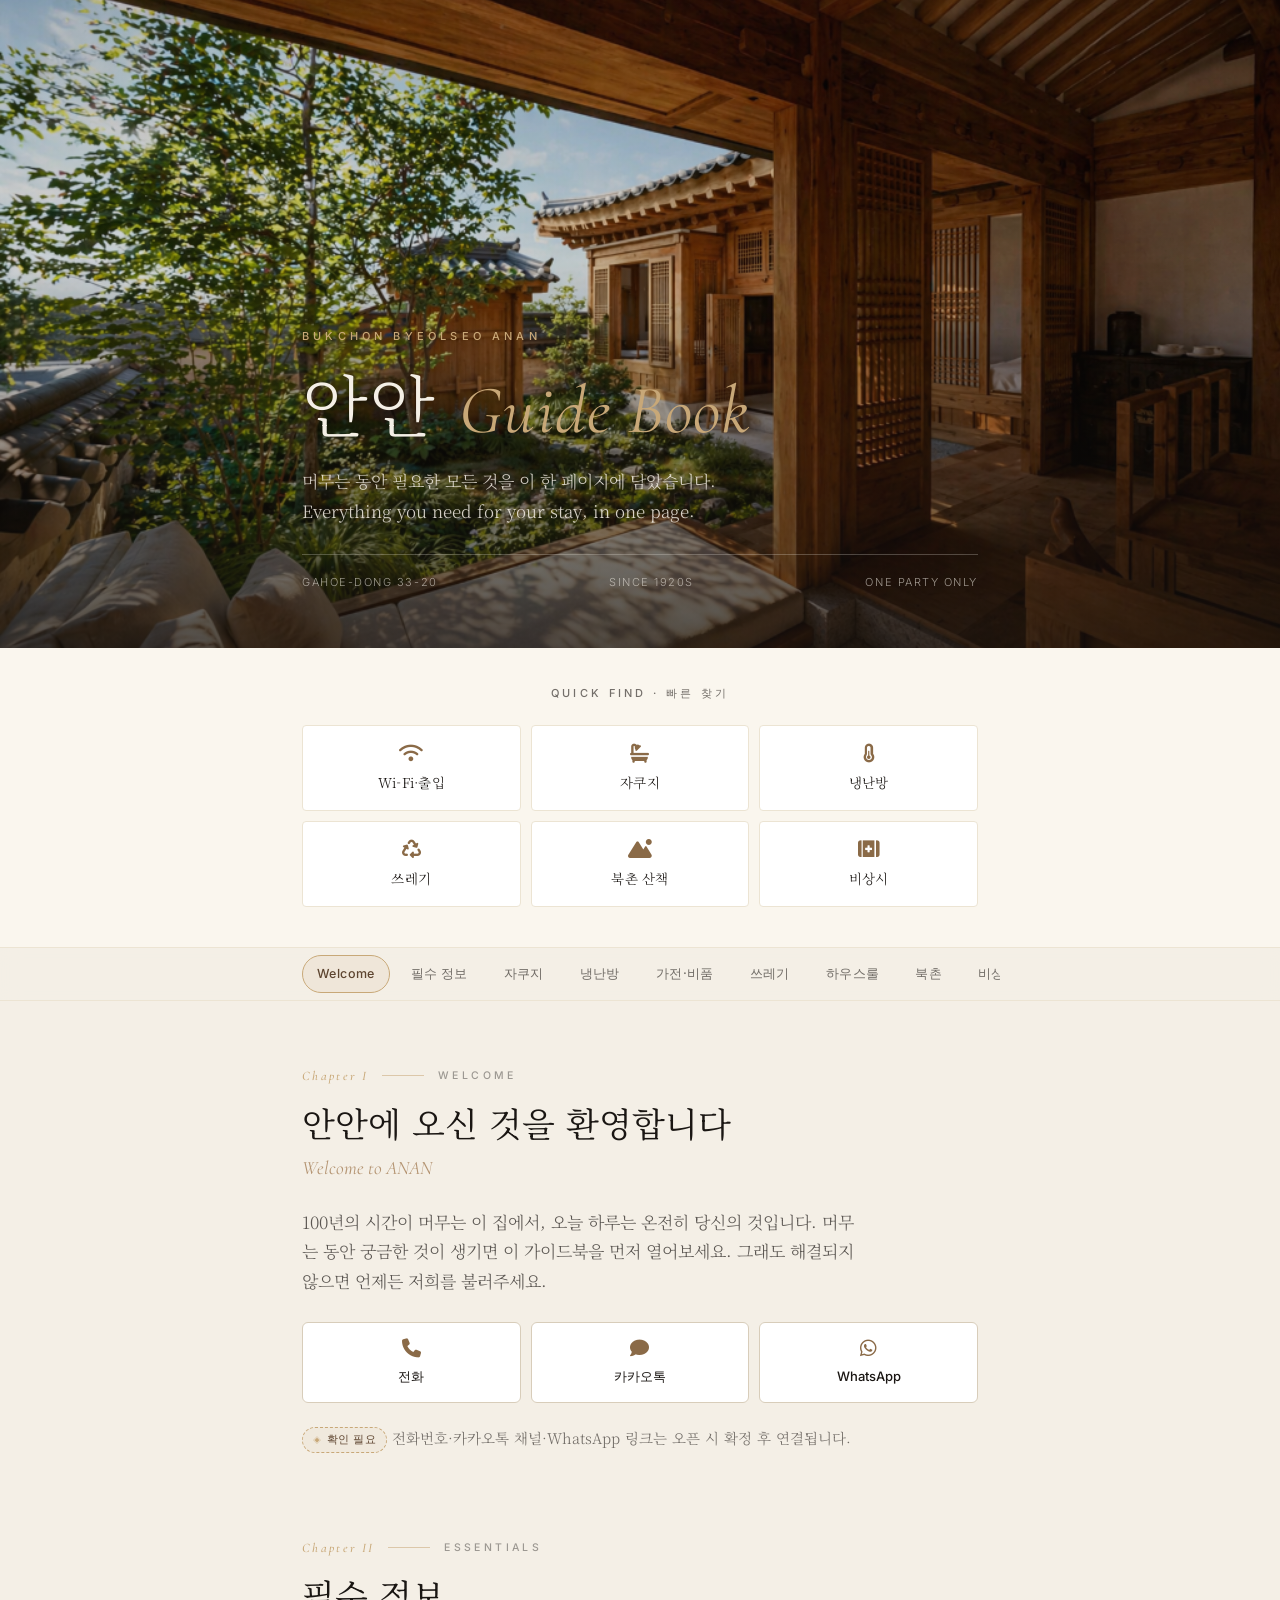
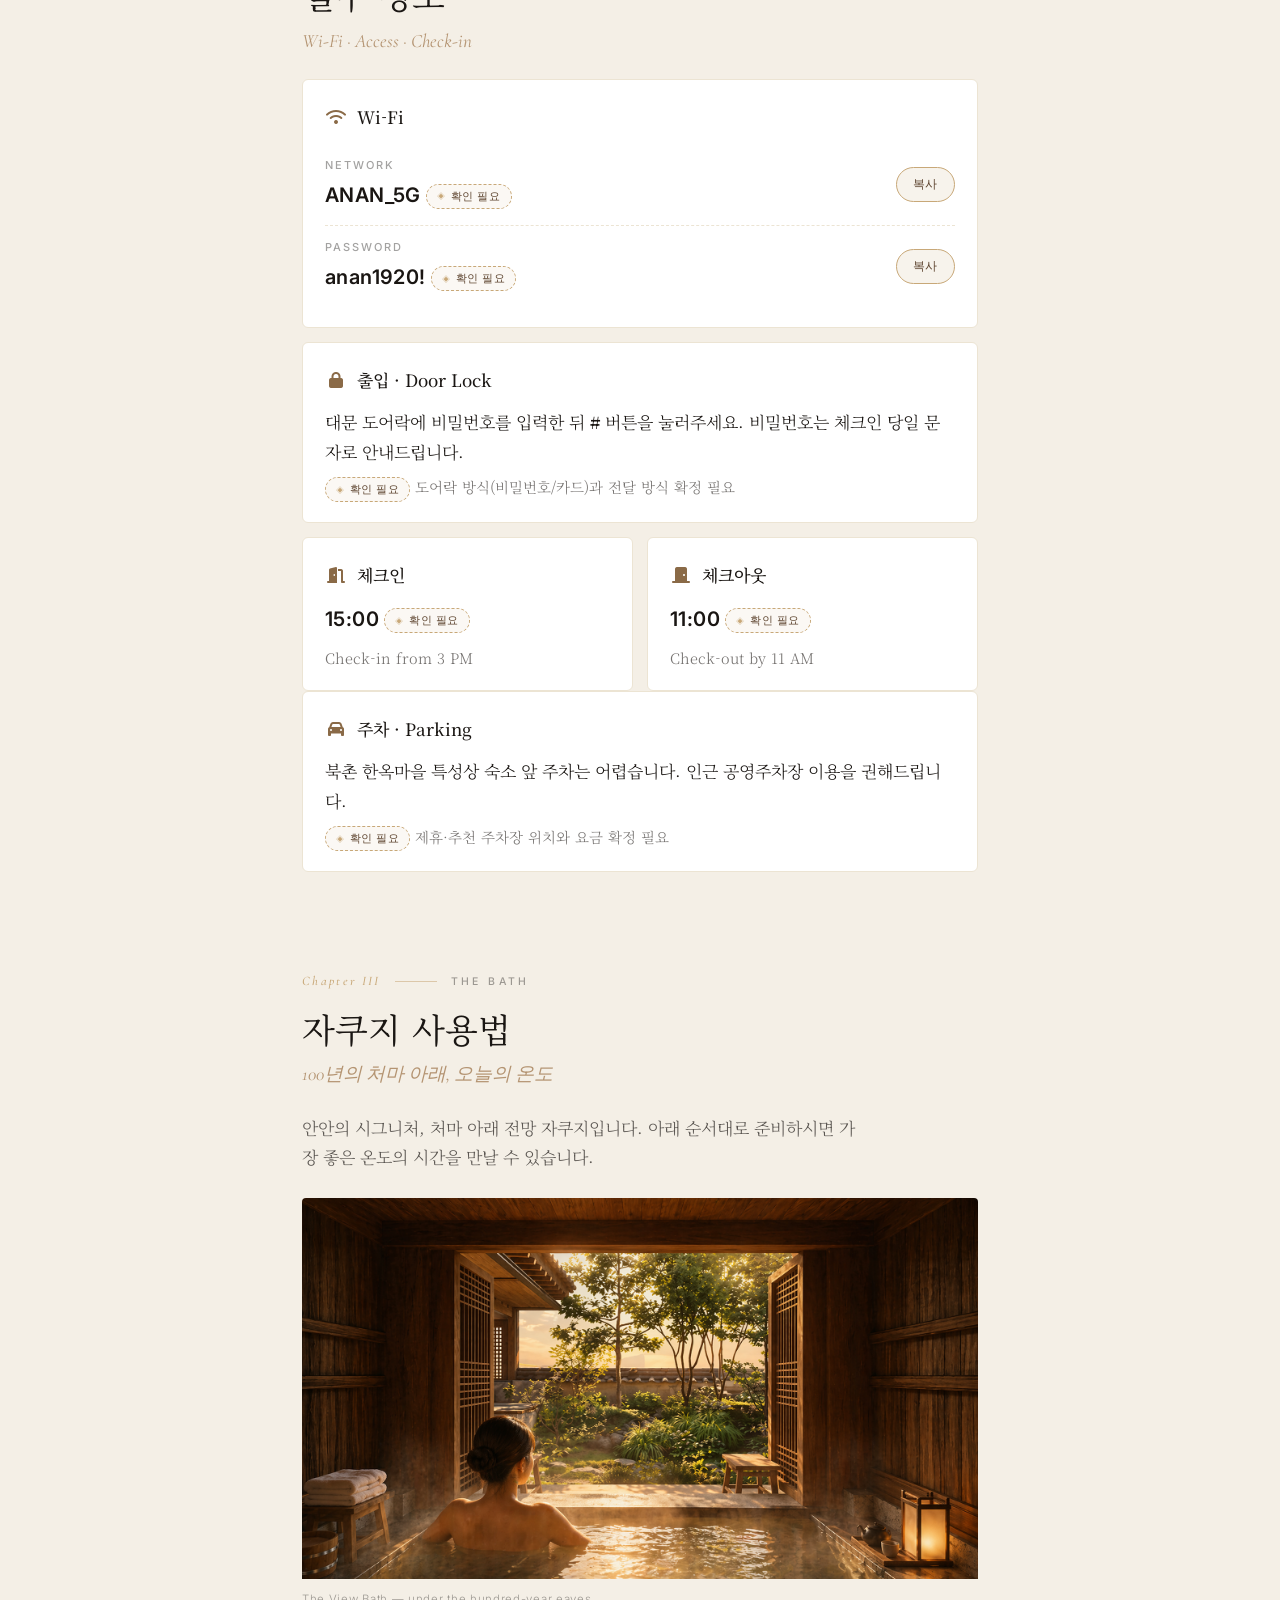
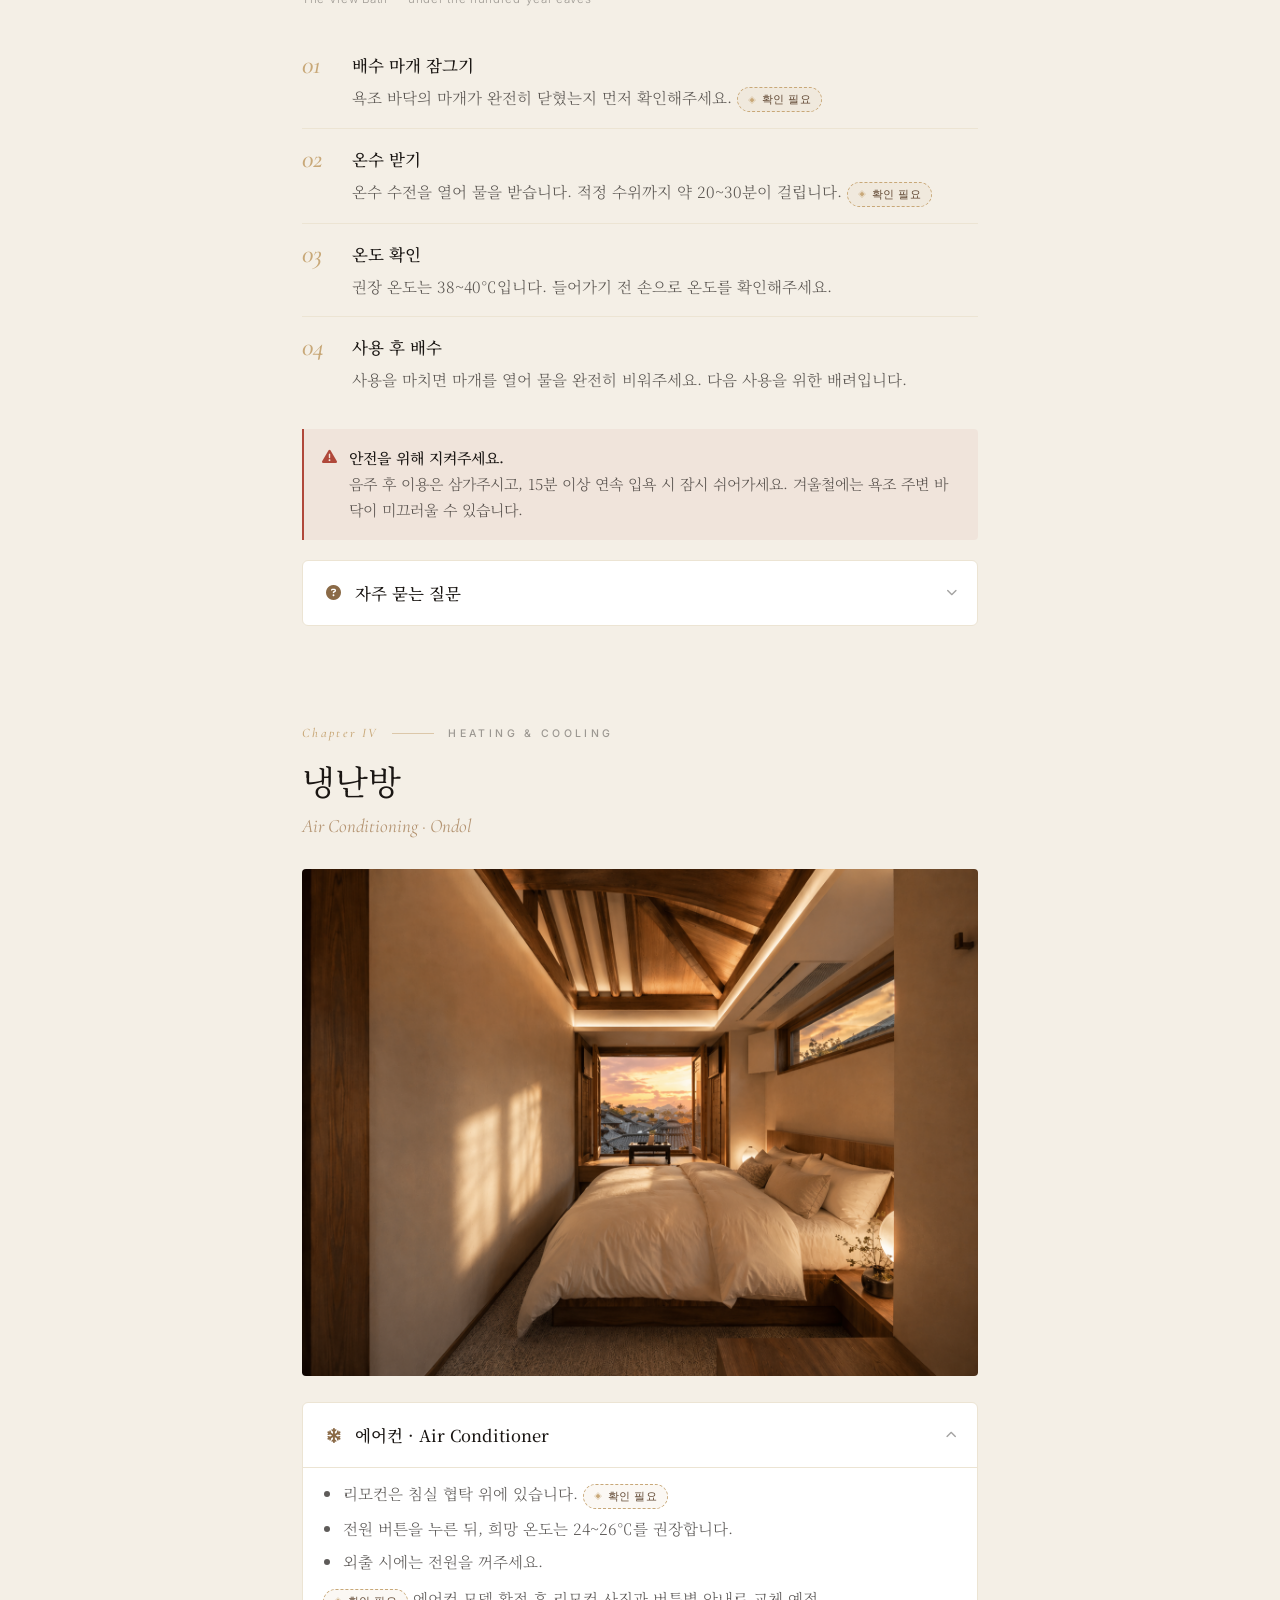
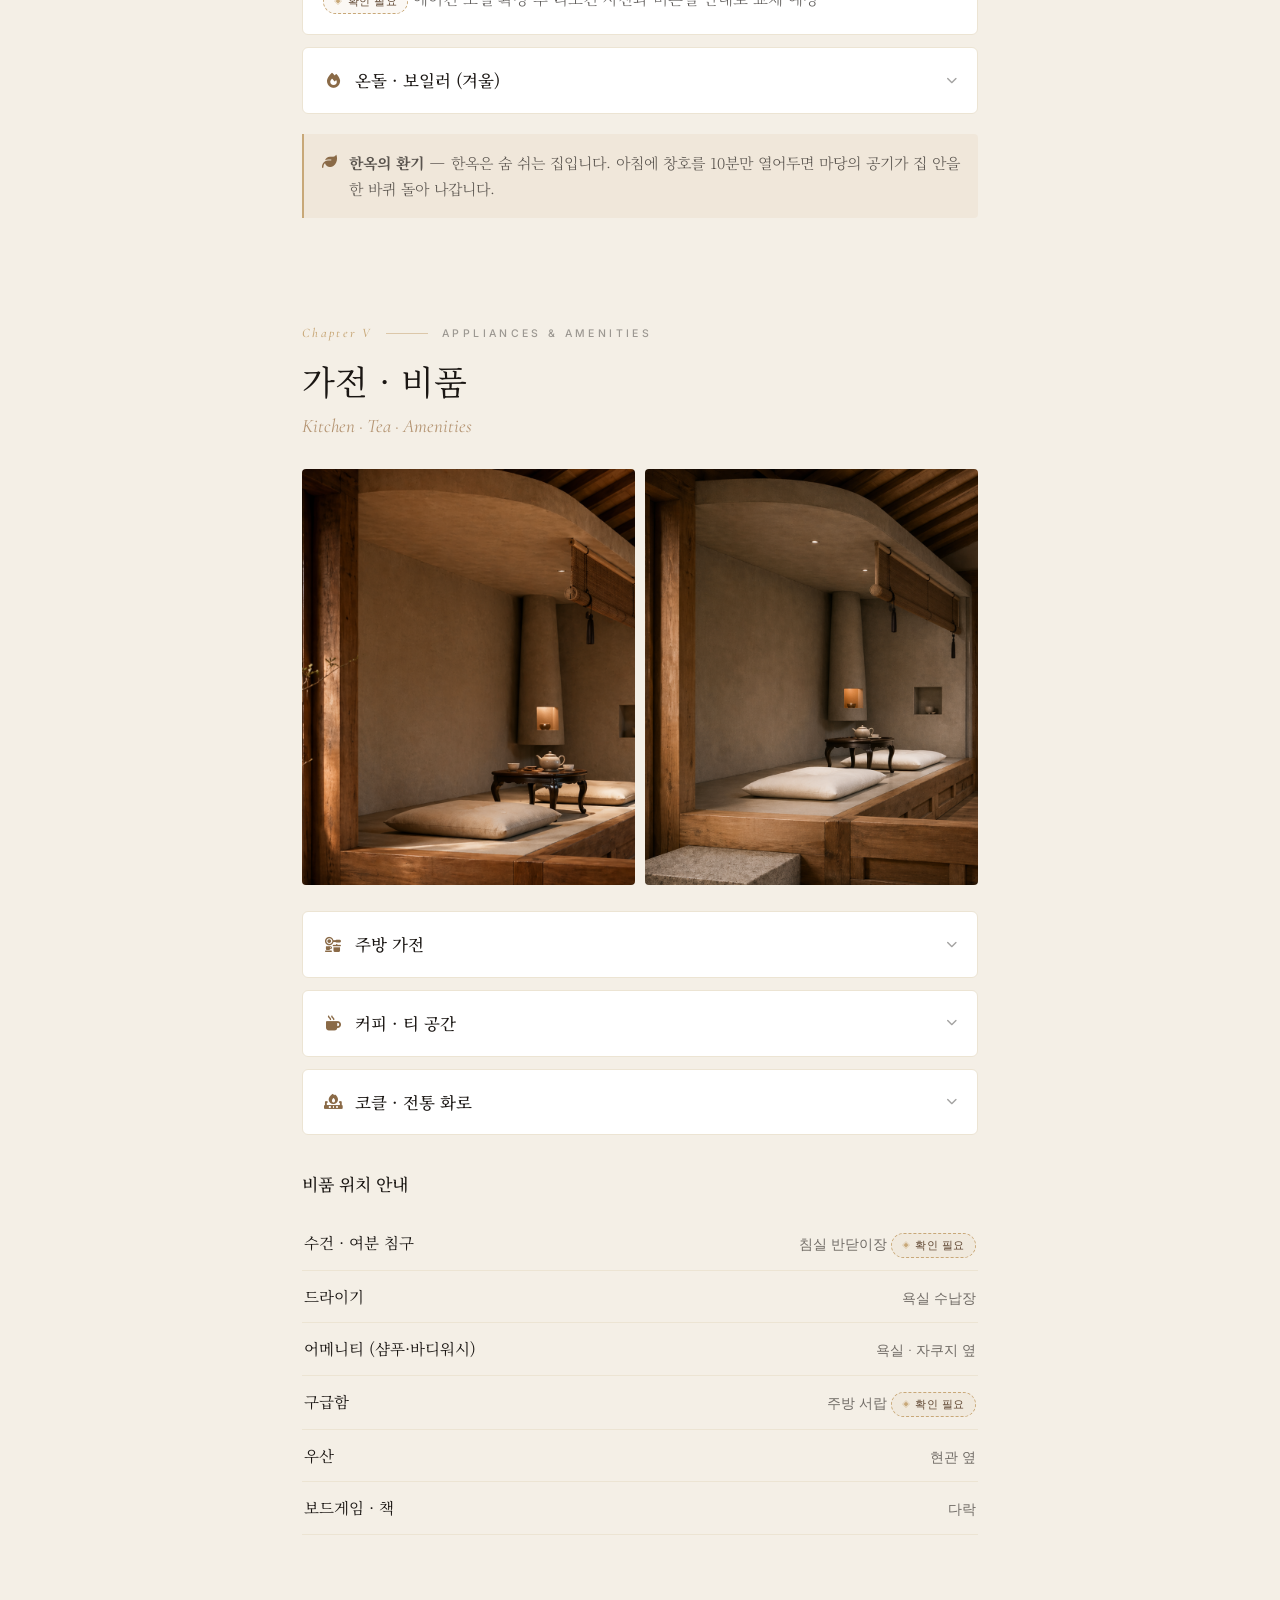
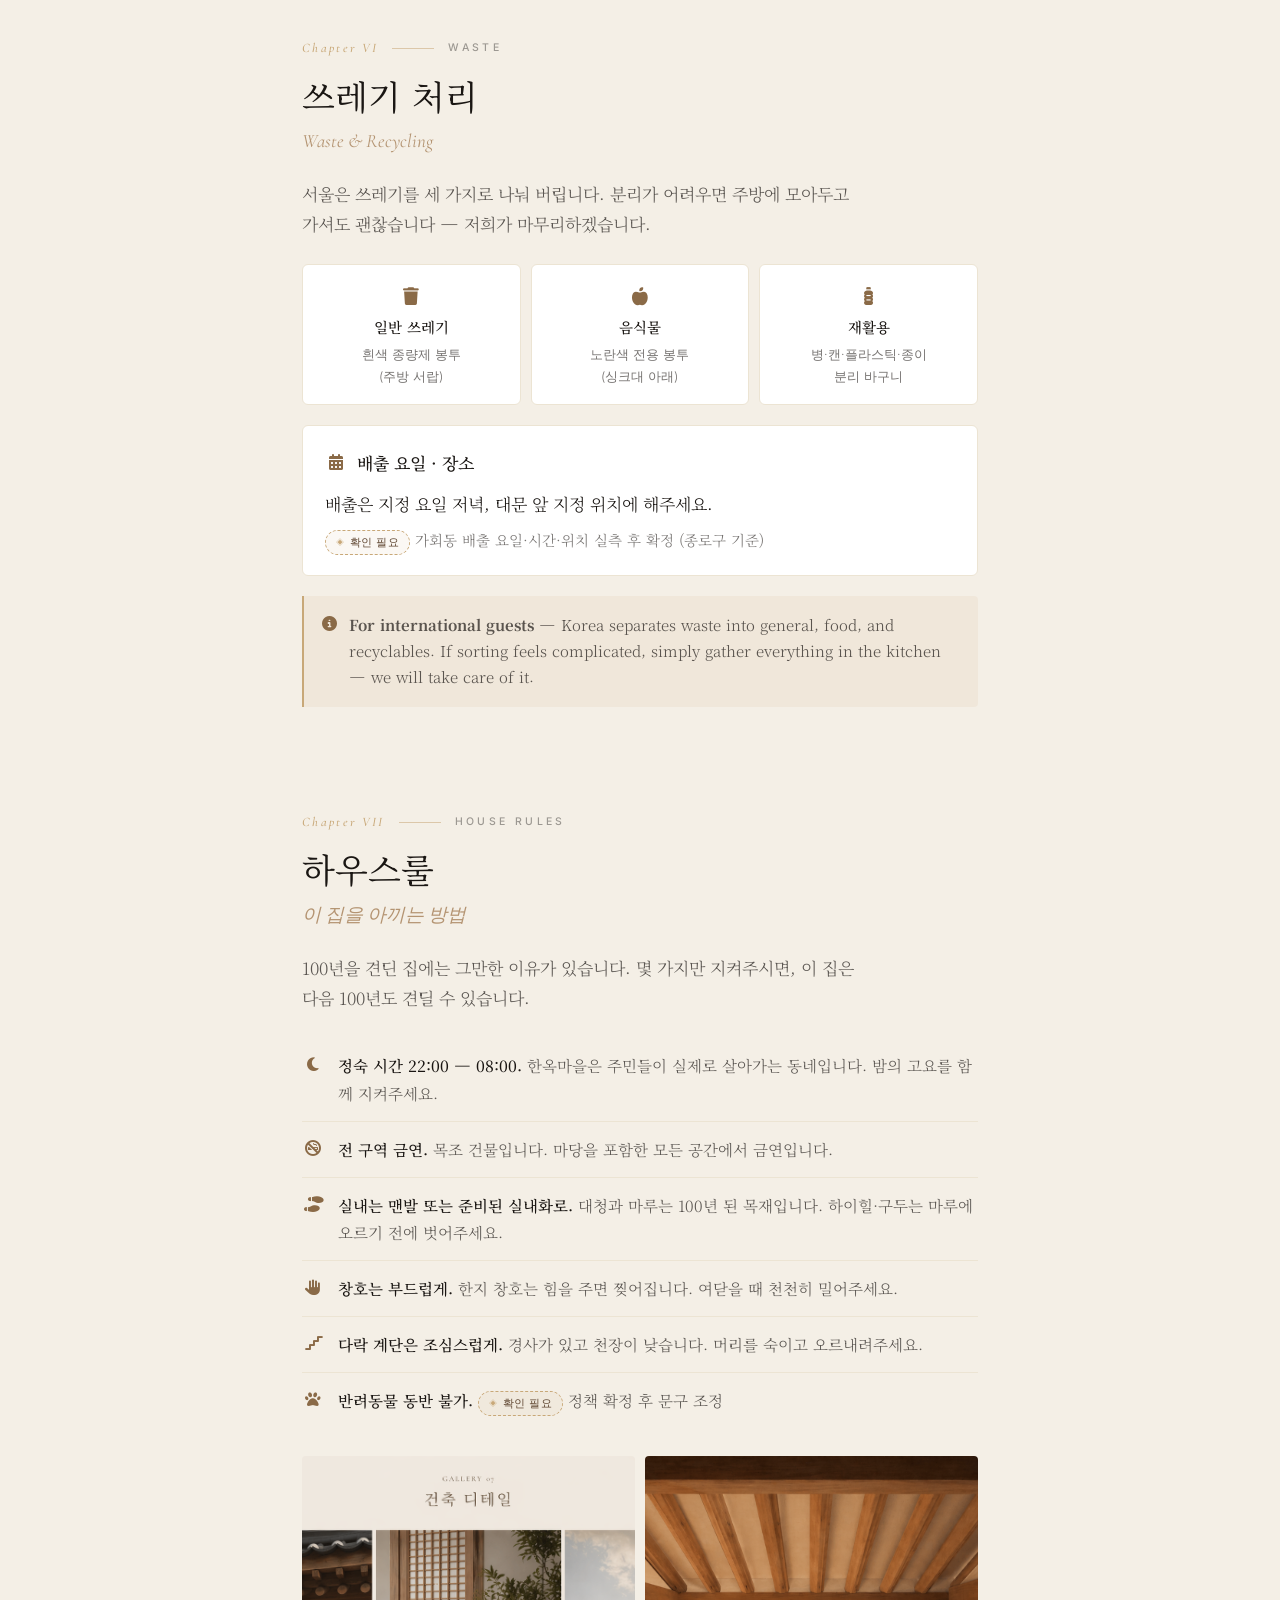
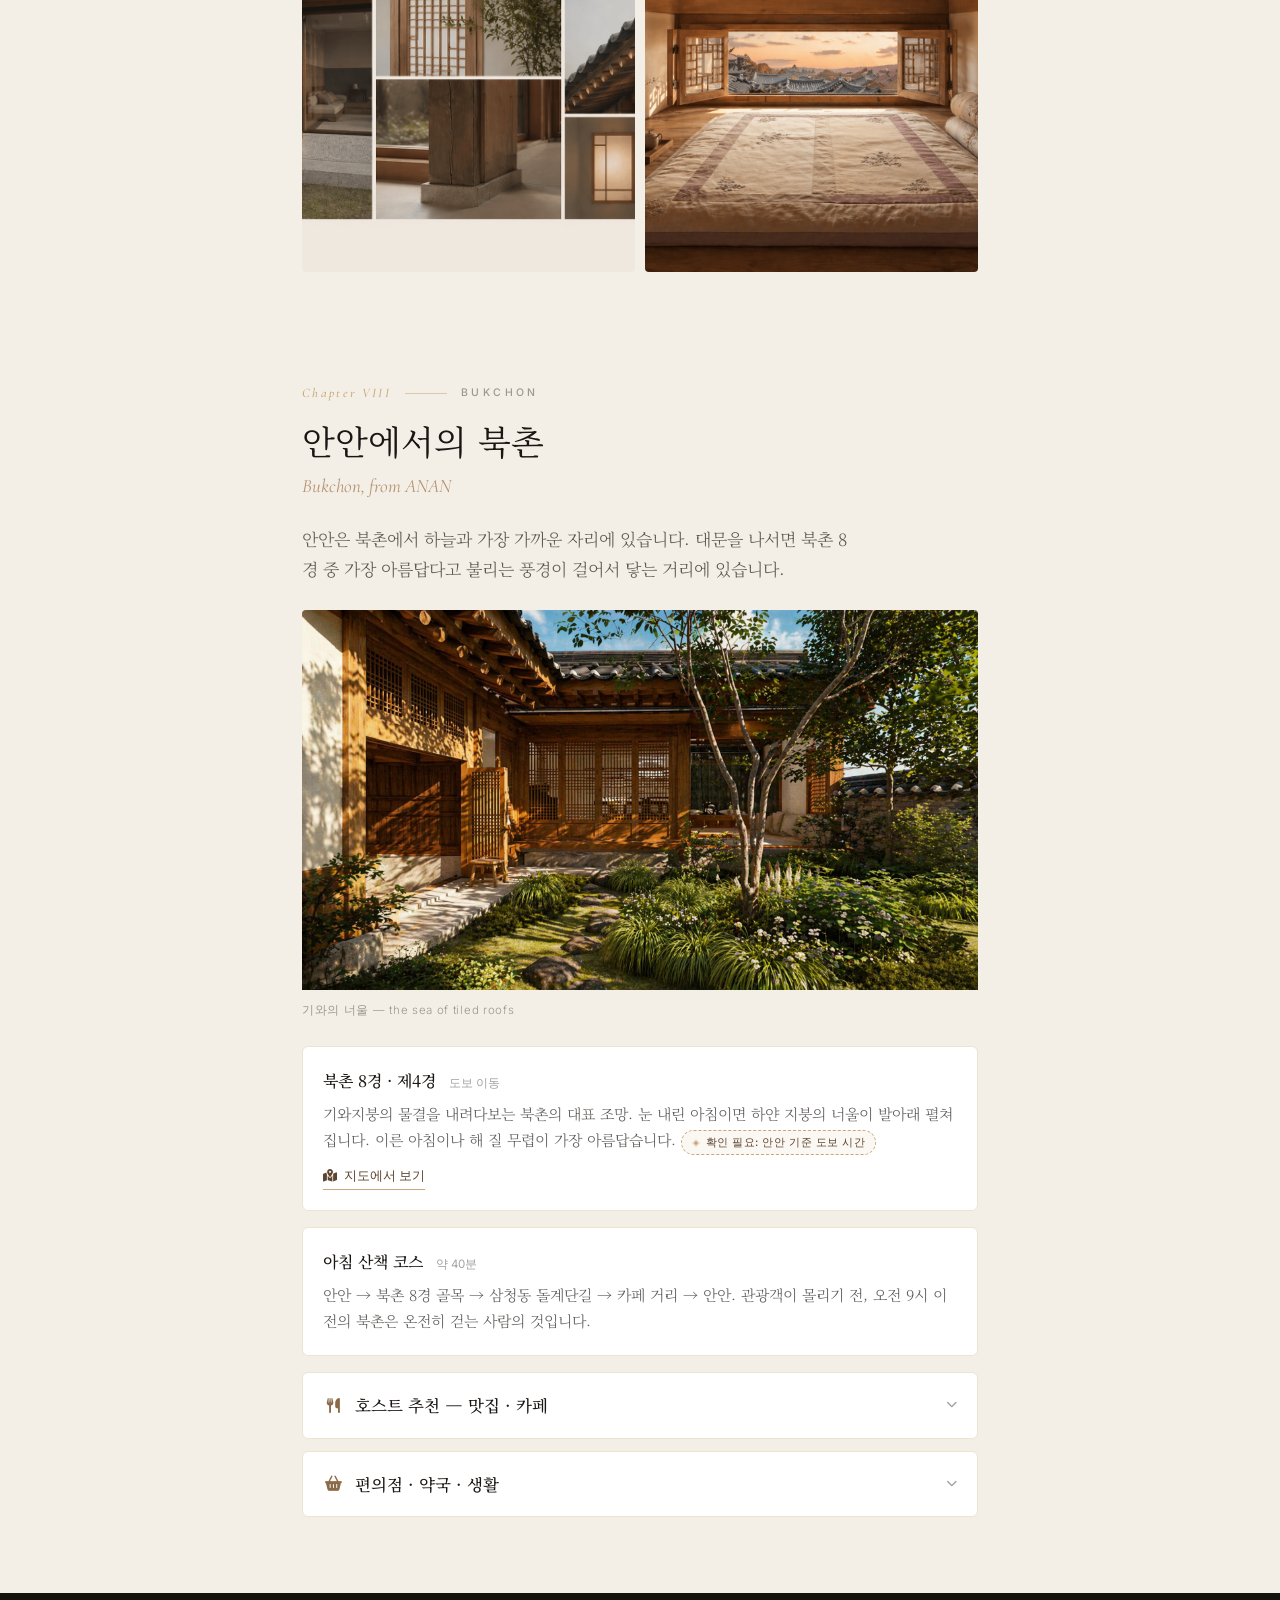
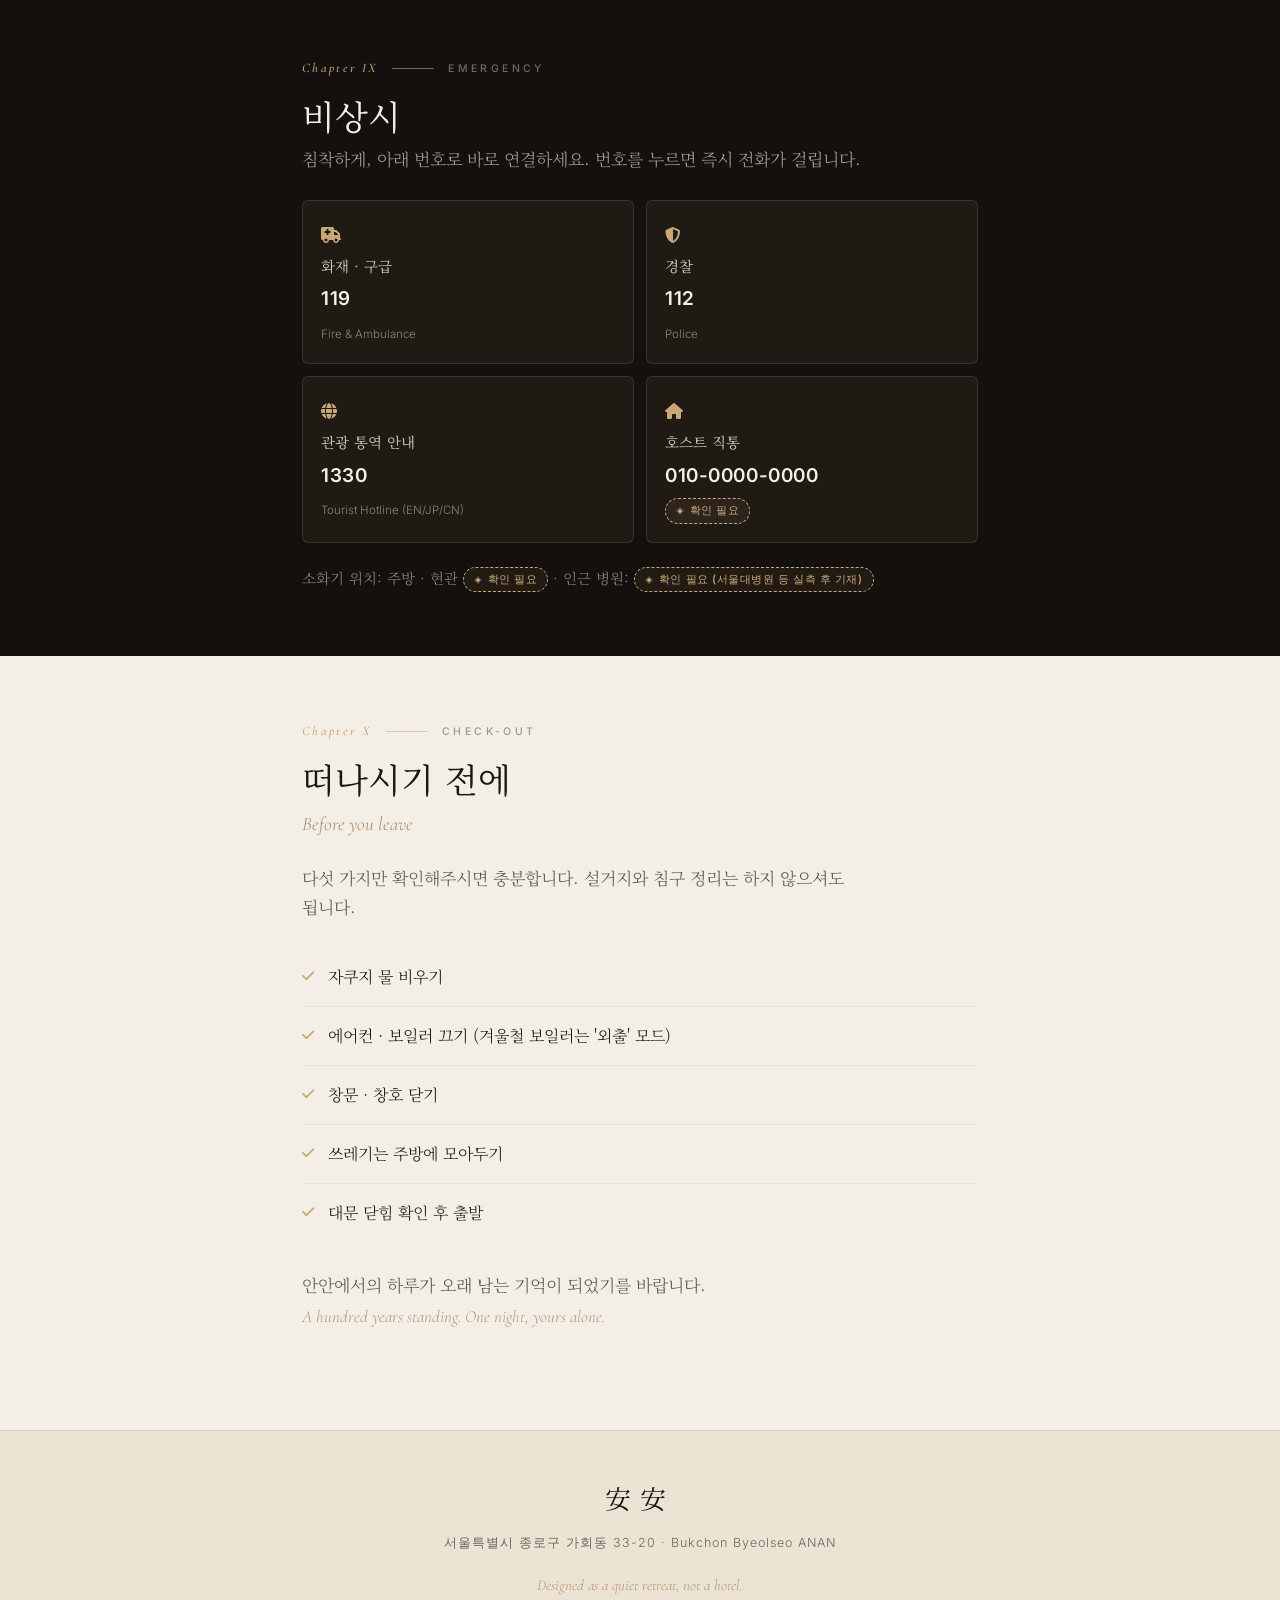
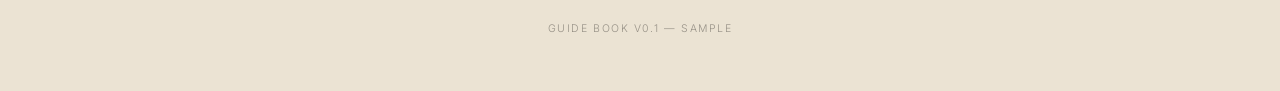
==== guide/index.html @ a6cc1151 "게스트 가이드북 v0.1 추가 — /guide/ (10개 챕터, 모바일 원페이지) Co-Authored-By: Claude Fable 5 <noreply@anthropic.com>" ====
<!DOCTYPE html>
<html lang="ko">
<head>
    <meta charset="UTF-8">
    <meta name="viewport" content="width=device-width, initial-scale=1.0">
    <title>안안 가이드북 — ANAN Guide Book</title>
    <meta name="description" content="북촌별서 안안 게스트 가이드북. 머무는 동안 필요한 모든 안내를 담았습니다.">
    <meta name="robots" content="noindex">

    <!-- Fonts (홈페이지와 동일 체계) -->
    <link rel="preconnect" href="https://fonts.googleapis.com">
    <link rel="preconnect" href="https://fonts.gstatic.com" crossorigin>
    <link href="https://fonts.googleapis.com/css2?family=Cormorant+Garamond:ital,wght@0,400;0,500;1,400;1,500&family=Noto+Serif+KR:wght@200;300;400;500;600&family=Inter:wght@400;500;600&display=swap" rel="stylesheet">
    <link rel="stylesheet" href="https://cdn.jsdelivr.net/npm/@fortawesome/fontawesome-free@6.4.0/css/all.min.css">

    <link rel="stylesheet" href="css/guide.css">
</head>
<body>

<!-- ============ COVER ============ -->
<header class="cover">
    <div class="cover-bg" role="img" aria-label="안안 마당 전경"></div>
    <div class="cover-inner">
        <p class="cover-eyebrow">Bukchon Byeolseo ANAN</p>
        <h1 class="cover-title">안안 <em>Guide Book</em></h1>
        <p class="cover-sub">머무는 동안 필요한 모든 것을 이 한 페이지에 담았습니다.<br>Everything you need for your stay, in one page.</p>
        <div class="cover-meta">
            <span>Gahoe-dong 33-20</span>
            <span>Since 1920s</span>
            <span>One Party Only</span>
        </div>
    </div>
</header>

<!-- ============ QUICK GRID ============ -->
<section class="quick" aria-label="빠른 찾기">
    <div class="container">
        <p class="quick-label">Quick Find · 빠른 찾기</p>
        <div class="quick-grid">
            <a class="quick-card" href="#essentials"><i class="fa-solid fa-wifi"></i><span>Wi-Fi·출입</span></a>
            <a class="quick-card" href="#bath"><i class="fa-solid fa-bath"></i><span>자쿠지</span></a>
            <a class="quick-card" href="#climate"><i class="fa-solid fa-temperature-half"></i><span>냉난방</span></a>
            <a class="quick-card" href="#waste"><i class="fa-solid fa-recycle"></i><span>쓰레기</span></a>
            <a class="quick-card" href="#bukchon"><i class="fa-solid fa-mountain-sun"></i><span>북촌 산책</span></a>
            <a class="quick-card" href="#emergency"><i class="fa-solid fa-kit-medical"></i><span>비상시</span></a>
        </div>
    </div>
</section>

<!-- ============ STICKY CHIP NAV ============ -->
<nav class="chip-nav" aria-label="가이드북 목차">
    <div class="chip-track" id="chipTrack">
        <a class="chip" href="#welcome">Welcome</a>
        <a class="chip" href="#essentials">필수 정보</a>
        <a class="chip" href="#bath">자쿠지</a>
        <a class="chip" href="#climate">냉난방</a>
        <a class="chip" href="#appliances">가전·비품</a>
        <a class="chip" href="#waste">쓰레기</a>
        <a class="chip" href="#rules">하우스룰</a>
        <a class="chip" href="#bukchon">북촌</a>
        <a class="chip" href="#emergency">비상시</a>
        <a class="chip" href="#checkout">체크아웃</a>
    </div>
</nav>

<main>

<!-- ============ CH.1 WELCOME ============ -->
<section class="gb-section" id="welcome">
    <div class="container">
        <div class="gb-chapter">
            <span class="gb-chapter-num">Chapter I</span>
            <span class="gb-chapter-line"></span>
            <span class="gb-chapter-label">Welcome</span>
        </div>
        <h2 class="gb-title">안안에 오신 것을 환영합니다</h2>
        <p class="gb-title-en">Welcome to ANAN</p>
        <p class="gb-lead">
            100년의 시간이 머무는 이 집에서, 오늘 하루는 온전히 당신의 것입니다.
            머무는 동안 궁금한 것이 생기면 이 가이드북을 먼저 열어보세요.
            그래도 해결되지 않으면 언제든 저희를 불러주세요.
        </p>
        <div class="contact-row">
            <a class="contact-btn" href="tel:+821000000000">
                <i class="fa-solid fa-phone"></i>전화
            </a>
            <a class="contact-btn" href="#" target="_blank" rel="noopener">
                <i class="fa-solid fa-comment"></i>카카오톡
            </a>
            <a class="contact-btn" href="#" target="_blank" rel="noopener">
                <i class="fa-brands fa-whatsapp"></i>WhatsApp
            </a>
        </div>
        <p class="info-note"><span class="tbd">확인 필요</span> 전화번호·카카오톡 채널·WhatsApp 링크는 오픈 시 확정 후 연결됩니다.</p>
    </div>
</section>

<!-- ============ CH.2 ESSENTIALS ============ -->
<section class="gb-section" id="essentials">
    <div class="container">
        <div class="gb-chapter">
            <span class="gb-chapter-num">Chapter II</span>
            <span class="gb-chapter-line"></span>
            <span class="gb-chapter-label">Essentials</span>
        </div>
        <h2 class="gb-title">필수 정보</h2>
        <p class="gb-title-en">Wi-Fi · Access · Check-in</p>

        <div class="info-card">
            <div class="info-card-head"><i class="fa-solid fa-wifi"></i><h3>Wi-Fi</h3></div>
            <div class="copy-row">
                <div>
                    <p class="copy-row-label">Network</p>
                    <p class="info-value" id="wifiSsid">ANAN_5G <span class="tbd">확인 필요</span></p>
                </div>
                <button class="copy-btn" data-copy="ANAN_5G">복사</button>
            </div>
            <div class="copy-row">
                <div>
                    <p class="copy-row-label">Password</p>
                    <p class="info-value" id="wifiPw">anan1920! <span class="tbd">확인 필요</span></p>
                </div>
                <button class="copy-btn" data-copy="anan1920!">복사</button>
            </div>
        </div>

        <div class="info-card">
            <div class="info-card-head"><i class="fa-solid fa-lock"></i><h3>출입 · Door Lock</h3></div>
            <p>대문 도어락에 비밀번호를 입력한 뒤 <strong>#</strong> 버튼을 눌러주세요.
            비밀번호는 체크인 당일 문자로 안내드립니다.</p>
            <p class="info-note"><span class="tbd">확인 필요</span> 도어락 방식(비밀번호/카드)과 전달 방식 확정 필요</p>
        </div>

        <div class="time-grid">
            <div class="info-card">
                <div class="info-card-head"><i class="fa-solid fa-door-open"></i><h3>체크인</h3></div>
                <p class="info-value">15:00 <span class="tbd">확인 필요</span></p>
                <p class="info-note">Check-in from 3 PM</p>
            </div>
            <div class="info-card">
                <div class="info-card-head"><i class="fa-solid fa-door-closed"></i><h3>체크아웃</h3></div>
                <p class="info-value">11:00 <span class="tbd">확인 필요</span></p>
                <p class="info-note">Check-out by 11 AM</p>
            </div>
        </div>

        <div class="info-card">
            <div class="info-card-head"><i class="fa-solid fa-car"></i><h3>주차 · Parking</h3></div>
            <p>북촌 한옥마을 특성상 숙소 앞 주차는 어렵습니다.
            인근 공영주차장 이용을 권해드립니다.</p>
            <p class="info-note"><span class="tbd">확인 필요</span> 제휴·추천 주차장 위치와 요금 확정 필요</p>
        </div>
    </div>
</section>

<!-- ============ CH.3 BATH ============ -->
<section class="gb-section" id="bath">
    <div class="container">
        <div class="gb-chapter">
            <span class="gb-chapter-num">Chapter III</span>
            <span class="gb-chapter-line"></span>
            <span class="gb-chapter-label">The Bath</span>
        </div>
        <h2 class="gb-title">자쿠지 사용법</h2>
        <p class="gb-title-en">100년의 처마 아래, 오늘의 온도</p>
        <p class="gb-lead">
            안안의 시그니처, 처마 아래 전망 자쿠지입니다.
            아래 순서대로 준비하시면 가장 좋은 온도의 시간을 만날 수 있습니다.
        </p>

        <figure class="gb-figure">
            <img src="images/scene-bath.png" alt="처마 아래 전망 자쿠지" loading="lazy">
            <figcaption>The View Bath — under the hundred-year eaves</figcaption>
        </figure>

        <div class="steps">
            <div class="step">
                <span class="step-num">01</span>
                <div class="step-body">
                    <h4>배수 마개 잠그기</h4>
                    <p>욕조 바닥의 마개가 완전히 닫혔는지 먼저 확인해주세요. <span class="tbd">확인 필요</span></p>
                </div>
            </div>
            <div class="step">
                <span class="step-num">02</span>
                <div class="step-body">
                    <h4>온수 받기</h4>
                    <p>온수 수전을 열어 물을 받습니다. 적정 수위까지 약 20~30분이 걸립니다. <span class="tbd">확인 필요</span></p>
                </div>
            </div>
            <div class="step">
                <span class="step-num">03</span>
                <div class="step-body">
                    <h4>온도 확인</h4>
                    <p>권장 온도는 38~40℃입니다. 들어가기 전 손으로 온도를 확인해주세요.</p>
                </div>
            </div>
            <div class="step">
                <span class="step-num">04</span>
                <div class="step-body">
                    <h4>사용 후 배수</h4>
                    <p>사용을 마치면 마개를 열어 물을 완전히 비워주세요. 다음 사용을 위한 배려입니다.</p>
                </div>
            </div>
        </div>

        <div class="notice">
            <i class="fa-solid fa-triangle-exclamation"></i>
            <div>
                <strong>안전을 위해 지켜주세요.</strong><br>
                음주 후 이용은 삼가주시고, 15분 이상 연속 입욕 시 잠시 쉬어가세요.
                겨울철에는 욕조 주변 바닥이 미끄러울 수 있습니다.
            </div>
        </div>

        <details class="acc">
            <summary><i class="fa-solid fa-circle-question acc-icon"></i>자주 묻는 질문</summary>
            <div class="acc-body">
                <ul>
                    <li><strong>물이 미지근해요</strong> — 보일러 온수 온도를 확인해주세요. (Chapter IV 참고)</li>
                    <li><strong>야간에도 이용 가능한가요?</strong> — 가능합니다. 다만 22시 이후에는 이웃을 위해 조용히 이용해주세요.</li>
                    <li><strong>입욕제를 써도 되나요?</strong> — 준비된 입욕제만 사용해주세요. <span class="tbd">확인 필요</span></li>
                </ul>
            </div>
        </details>
    </div>
</section>

<!-- ============ CH.4 CLIMATE ============ -->
<section class="gb-section" id="climate">
    <div class="container">
        <div class="gb-chapter">
            <span class="gb-chapter-num">Chapter IV</span>
            <span class="gb-chapter-line"></span>
            <span class="gb-chapter-label">Heating &amp; Cooling</span>
        </div>
        <h2 class="gb-title">냉난방</h2>
        <p class="gb-title-en">Air Conditioning · Ondol</p>

        <figure class="gb-figure">
            <img src="images/gallery-bedroom.png" alt="안안 침실" loading="lazy">
        </figure>

        <details class="acc" open>
            <summary><i class="fa-solid fa-snowflake acc-icon"></i>에어컨 · Air Conditioner</summary>
            <div class="acc-body">
                <ul>
                    <li>리모컨은 침실 협탁 위에 있습니다. <span class="tbd">확인 필요</span></li>
                    <li>전원 버튼을 누른 뒤, 희망 온도는 24~26℃를 권장합니다.</li>
                    <li>외출 시에는 전원을 꺼주세요.</li>
                </ul>
                <p><span class="tbd">확인 필요</span> 에어컨 모델 확정 후 리모컨 사진과 버튼별 안내로 교체 예정</p>
            </div>
        </details>

        <details class="acc">
            <summary><i class="fa-solid fa-fire acc-icon"></i>온돌 · 보일러 (겨울)</summary>
            <div class="acc-body">
                <ul>
                    <li>보일러 조절기는 주방 벽면에 있습니다. <span class="tbd">확인 필요</span></li>
                    <li>실내 난방은 '실온' 모드에서 22~24℃를 권장합니다.</li>
                    <li>온수가 미지근할 때는 '온수' 온도를 한 단계 올려주세요.</li>
                </ul>
            </div>
        </details>

        <div class="tip">
            <i class="fa-solid fa-leaf"></i>
            <div>
                <strong>한옥의 환기</strong> —
                한옥은 숨 쉬는 집입니다. 아침에 창호를 10분만 열어두면
                마당의 공기가 집 안을 한 바퀴 돌아 나갑니다.
            </div>
        </div>
    </div>
</section>

<!-- ============ CH.5 APPLIANCES ============ -->
<section class="gb-section" id="appliances">
    <div class="container">
        <div class="gb-chapter">
            <span class="gb-chapter-num">Chapter V</span>
            <span class="gb-chapter-line"></span>
            <span class="gb-chapter-label">Appliances &amp; Amenities</span>
        </div>
        <h2 class="gb-title">가전 · 비품</h2>
        <p class="gb-title-en">Kitchen · Tea · Amenities</p>

        <div class="gb-figure-pair">
            <figure><img src="images/scene-tea.png" alt="다실" loading="lazy"></figure>
            <figure><img src="images/gallery-tearoom.png" alt="티룸" loading="lazy"></figure>
        </div>

        <details class="acc">
            <summary><i class="fa-solid fa-kitchen-set acc-icon"></i>주방 가전</summary>
            <div class="acc-body">
                <ul>
                    <li><strong>인덕션</strong> — 전원 터치 후 화력(1~9)을 선택하세요. 냄비를 올려야 작동합니다. <span class="tbd">확인 필요</span></li>
                    <li><strong>전자레인지</strong> — 싱크대 상부장 아래에 있습니다. <span class="tbd">확인 필요</span></li>
                    <li><strong>냉장고</strong> — 웰컴 드링크가 준비되어 있습니다. 자유롭게 드세요.</li>
                </ul>
            </div>
        </details>

        <details class="acc">
            <summary><i class="fa-solid fa-mug-hot acc-icon"></i>커피 · 티 공간</summary>
            <div class="acc-body">
                <ul>
                    <li>드립 커피 도구와 원두, 그리고 계절의 차가 티 공간에 준비되어 있습니다. <span class="tbd">확인 필요</span></li>
                    <li>전기포트는 다실 선반에 있습니다.</li>
                    <li>다구는 사용 후 가볍게 헹궈 건조대에 올려주세요.</li>
                </ul>
            </div>
        </details>

        <details class="acc">
            <summary><i class="fa-solid fa-fire-burner acc-icon"></i>코클 · 전통 화로</summary>
            <div class="acc-body">
                <p>안안의 전통 화로 '코클'은 호스트의 안내에 따라 이용해주세요.
                안전을 위해 임의 점화는 삼가주시기 바랍니다. <span class="tbd">확인 필요</span></p>
            </div>
        </details>

        <h3 style="font-weight:500; font-size:17px; margin-top:34px;">비품 위치 안내</h3>
        <dl class="loc-list">
            <div><dt>수건 · 여분 침구</dt><dd>침실 반닫이장 <span class="tbd">확인 필요</span></dd></div>
            <div><dt>드라이기</dt><dd>욕실 수납장</dd></div>
            <div><dt>어메니티 (샴푸·바디워시)</dt><dd>욕실 · 자쿠지 옆</dd></div>
            <div><dt>구급함</dt><dd>주방 서랍 <span class="tbd">확인 필요</span></dd></div>
            <div><dt>우산</dt><dd>현관 옆</dd></div>
            <div><dt>보드게임 · 책</dt><dd>다락</dd></div>
        </dl>
    </div>
</section>

<!-- ============ CH.6 WASTE ============ -->
<section class="gb-section" id="waste">
    <div class="container">
        <div class="gb-chapter">
            <span class="gb-chapter-num">Chapter VI</span>
            <span class="gb-chapter-line"></span>
            <span class="gb-chapter-label">Waste</span>
        </div>
        <h2 class="gb-title">쓰레기 처리</h2>
        <p class="gb-title-en">Waste &amp; Recycling</p>
        <p class="gb-lead">
            서울은 쓰레기를 세 가지로 나눠 버립니다.
            분리가 어려우면 주방에 모아두고 가셔도 괜찮습니다 — 저희가 마무리하겠습니다.
        </p>

        <div class="waste-grid">
            <div class="waste-card">
                <i class="fa-solid fa-trash"></i>
                <h4>일반 쓰레기</h4>
                <p>흰색 종량제 봉투<br>(주방 서랍)</p>
            </div>
            <div class="waste-card">
                <i class="fa-solid fa-apple-whole"></i>
                <h4>음식물</h4>
                <p>노란색 전용 봉투<br>(싱크대 아래)</p>
            </div>
            <div class="waste-card">
                <i class="fa-solid fa-bottle-water"></i>
                <h4>재활용</h4>
                <p>병·캔·플라스틱·종이<br>분리 바구니</p>
            </div>
        </div>

        <div class="info-card">
            <div class="info-card-head"><i class="fa-solid fa-calendar-days"></i><h3>배출 요일 · 장소</h3></div>
            <p>배출은 지정 요일 저녁, 대문 앞 지정 위치에 해주세요.</p>
            <p class="info-note"><span class="tbd">확인 필요</span> 가회동 배출 요일·시간·위치 실측 후 확정 (종로구 기준)</p>
        </div>

        <div class="tip">
            <i class="fa-solid fa-circle-info"></i>
            <div>
                <strong>For international guests</strong> —
                Korea separates waste into general, food, and recyclables.
                If sorting feels complicated, simply gather everything in the kitchen — we will take care of it.
            </div>
        </div>
    </div>
</section>

<!-- ============ CH.7 RULES ============ -->
<section class="gb-section" id="rules">
    <div class="container">
        <div class="gb-chapter">
            <span class="gb-chapter-num">Chapter VII</span>
            <span class="gb-chapter-line"></span>
            <span class="gb-chapter-label">House Rules</span>
        </div>
        <h2 class="gb-title">하우스룰</h2>
        <p class="gb-title-en">이 집을 아끼는 방법</p>
        <p class="gb-lead">
            100년을 견딘 집에는 그만한 이유가 있습니다.
            몇 가지만 지켜주시면, 이 집은 다음 100년도 견딜 수 있습니다.
        </p>

        <div class="rule-list">
            <div class="rule">
                <i class="fa-solid fa-moon"></i>
                <div><strong>정숙 시간 22:00 — 08:00.</strong> 한옥마을은 주민들이 실제로 살아가는 동네입니다. 밤의 고요를 함께 지켜주세요.</div>
            </div>
            <div class="rule">
                <i class="fa-solid fa-ban-smoking"></i>
                <div><strong>전 구역 금연.</strong> 목조 건물입니다. 마당을 포함한 모든 공간에서 금연입니다.</div>
            </div>
            <div class="rule">
                <i class="fa-solid fa-shoe-prints"></i>
                <div><strong>실내는 맨발 또는 준비된 실내화로.</strong> 대청과 마루는 100년 된 목재입니다. 하이힐·구두는 마루에 오르기 전에 벗어주세요.</div>
            </div>
            <div class="rule">
                <i class="fa-solid fa-hand"></i>
                <div><strong>창호는 부드럽게.</strong> 한지 창호는 힘을 주면 찢어집니다. 여닫을 때 천천히 밀어주세요.</div>
            </div>
            <div class="rule">
                <i class="fa-solid fa-stairs"></i>
                <div><strong>다락 계단은 조심스럽게.</strong> 경사가 있고 천장이 낮습니다. 머리를 숙이고 오르내려주세요.</div>
            </div>
            <div class="rule">
                <i class="fa-solid fa-paw"></i>
                <div><strong>반려동물 동반 불가.</strong> <span class="tbd">확인 필요</span> 정책 확정 후 문구 조정</div>
            </div>
        </div>

        <div class="gb-figure-pair">
            <figure><img src="images/gallery-detail.png" alt="한옥 건축 디테일" loading="lazy"></figure>
            <figure><img src="images/gallery-loft.png" alt="다락" loading="lazy"></figure>
        </div>
    </div>
</section>

<!-- ============ CH.8 BUKCHON ============ -->
<section class="gb-section" id="bukchon">
    <div class="container">
        <div class="gb-chapter">
            <span class="gb-chapter-num">Chapter VIII</span>
            <span class="gb-chapter-line"></span>
            <span class="gb-chapter-label">Bukchon</span>
        </div>
        <h2 class="gb-title">안안에서의 북촌</h2>
        <p class="gb-title-en">Bukchon, from ANAN</p>
        <p class="gb-lead">
            안안은 북촌에서 하늘과 가장 가까운 자리에 있습니다.
            대문을 나서면 북촌 8경 중 가장 아름답다고 불리는 풍경이 걸어서 닿는 거리에 있습니다.
        </p>

        <figure class="gb-figure">
            <img src="images/garden-view.jpg" alt="안안에서 바라본 기와지붕 풍경" loading="lazy">
            <figcaption>기와의 너울 — the sea of tiled roofs</figcaption>
        </figure>

        <div class="walk-card">
            <h4>북촌 8경 · 제4경 <span>도보 이동</span></h4>
            <p>기와지붕의 물결을 내려다보는 북촌의 대표 조망.
            눈 내린 아침이면 하얀 지붕의 너울이 발아래 펼쳐집니다.
            이른 아침이나 해 질 무렵이 가장 아름답습니다. <span class="tbd">확인 필요: 안안 기준 도보 시간</span></p>
            <a class="map-link" href="https://maps.google.com/?q=북촌한옥마을" target="_blank" rel="noopener">
                <i class="fa-solid fa-map-location-dot"></i>지도에서 보기
            </a>
        </div>

        <div class="walk-card">
            <h4>아침 산책 코스 <span>약 40분</span></h4>
            <p>안안 → 북촌 8경 골목 → 삼청동 돌계단길 → 카페 거리 → 안안.
            관광객이 몰리기 전, 오전 9시 이전의 북촌은 온전히 걷는 사람의 것입니다.</p>
        </div>

        <details class="acc">
            <summary><i class="fa-solid fa-utensils acc-icon"></i>호스트 추천 — 맛집 · 카페</summary>
            <div class="acc-body">
                <p><span class="tbd">확인 필요</span> 오픈 전 호스트 실방문 기준으로 작성 예정.
                상호 · 도보 시간 · 휴무일 · 한 줄 추천 이유 형식으로 5~7곳 큐레이션합니다.</p>
            </div>
        </details>

        <details class="acc">
            <summary><i class="fa-solid fa-basket-shopping acc-icon"></i>편의점 · 약국 · 생활</summary>
            <div class="acc-body">
                <ul>
                    <li><strong>편의점</strong> — <span class="tbd">확인 필요: 최단거리 편의점</span></li>
                    <li><strong>약국</strong> — <span class="tbd">확인 필요: 인근 약국 + 심야약국</span></li>
                    <li><strong>지하철</strong> — 3호선 안국역 (마을 입구 방향)</li>
                </ul>
            </div>
        </details>
    </div>
</section>

<!-- ============ CH.9 EMERGENCY (dark) ============ -->
<section class="gb-dark" id="emergency">
    <div class="container">
        <div class="gb-chapter">
            <span class="gb-chapter-num">Chapter IX</span>
            <span class="gb-chapter-line"></span>
            <span class="gb-chapter-label">Emergency</span>
        </div>
        <h2 class="gb-title">비상시</h2>
        <p class="gb-lead">침착하게, 아래 번호로 바로 연결하세요. 번호를 누르면 즉시 전화가 걸립니다.</p>

        <div class="emg-grid">
            <a class="emg-card" href="tel:119">
                <i class="fa-solid fa-truck-medical"></i>
                <h4>화재 · 구급</h4>
                <p>119</p>
                <small>Fire &amp; Ambulance</small>
            </a>
            <a class="emg-card" href="tel:112">
                <i class="fa-solid fa-shield-halved"></i>
                <h4>경찰</h4>
                <p>112</p>
                <small>Police</small>
            </a>
            <a class="emg-card" href="tel:1330">
                <i class="fa-solid fa-globe"></i>
                <h4>관광 통역 안내</h4>
                <p>1330</p>
                <small>Tourist Hotline (EN/JP/CN)</small>
            </a>
            <a class="emg-card" href="tel:+821000000000">
                <i class="fa-solid fa-house"></i>
                <h4>호스트 직통</h4>
                <p>010-0000-0000</p>
                <small><span class="tbd">확인 필요</span></small>
            </a>
        </div>

        <p style="margin-top:22px; font-size:14.5px; color:rgba(244,239,230,0.55);">
            소화기 위치: 주방 · 현관 <span class="tbd">확인 필요</span> ·
            인근 병원: <span class="tbd">확인 필요 (서울대병원 등 실측 후 기재)</span>
        </p>
    </div>
</section>

<!-- ============ CH.10 CHECKOUT ============ -->
<section class="gb-section" id="checkout">
    <div class="container">
        <div class="gb-chapter">
            <span class="gb-chapter-num">Chapter X</span>
            <span class="gb-chapter-line"></span>
            <span class="gb-chapter-label">Check-out</span>
        </div>
        <h2 class="gb-title">떠나시기 전에</h2>
        <p class="gb-title-en">Before you leave</p>
        <p class="gb-lead">
            다섯 가지만 확인해주시면 충분합니다. 설거지와 침구 정리는 하지 않으셔도 됩니다.
        </p>

        <div class="check-list">
            <div class="check-item"><i class="fa-solid fa-check"></i>자쿠지 물 비우기</div>
            <div class="check-item"><i class="fa-solid fa-check"></i>에어컨 · 보일러 끄기 (겨울철 보일러는 '외출' 모드)</div>
            <div class="check-item"><i class="fa-solid fa-check"></i>창문 · 창호 닫기</div>
            <div class="check-item"><i class="fa-solid fa-check"></i>쓰레기는 주방에 모아두기</div>
            <div class="check-item"><i class="fa-solid fa-check"></i>대문 닫힘 확인 후 출발</div>
        </div>

        <p class="gb-lead" style="margin-top:28px;">
            안안에서의 하루가 오래 남는 기억이 되었기를 바랍니다.<br>
            <em style="font-family:var(--font-serif-en); color:var(--wood-light);">A hundred years standing. One night, yours alone.</em>
        </p>
    </div>
</section>

</main>

<!-- ============ FOOTER ============ -->
<footer class="gb-footer">
    <div class="container">
        <p class="seal">安安</p>
        <address>서울특별시 종로구 가회동 33-20 · Bukchon Byeolseo ANAN</address>
        <p class="tagline">Designed as a quiet retreat, not a hotel.</p>
        <p class="ver">Guide Book v0.1 — Sample</p>
    </div>
</footer>

<script>
// ===== 복사 버튼 =====
document.querySelectorAll('.copy-btn').forEach(function (btn) {
    btn.addEventListener('click', function () {
        var text = btn.getAttribute('data-copy');
        function done() {
            btn.textContent = '복사됨 ✓';
            btn.classList.add('copied');
            setTimeout(function () {
                btn.textContent = '복사';
                btn.classList.remove('copied');
            }, 1800);
        }
        if (navigator.clipboard && navigator.clipboard.writeText) {
            navigator.clipboard.writeText(text).then(done);
        } else {
            var ta = document.createElement('textarea');
            ta.value = text;
            document.body.appendChild(ta);
            ta.select();
            document.execCommand('copy');
            document.body.removeChild(ta);
            done();
        }
    });
});

// ===== 스크롤 스파이 (칩 하이라이트) =====
(function () {
    var chips = Array.prototype.slice.call(document.querySelectorAll('.chip'));
    var track = document.getElementById('chipTrack');
    var sections = chips.map(function (c) {
        return document.querySelector(c.getAttribute('href'));
    });

    function onScroll() {
        var pos = window.scrollY + 120;
        var current = 0;
        sections.forEach(function (sec, i) {
            if (sec && sec.offsetTop <= pos) current = i;
        });
        chips.forEach(function (c, i) {
            c.classList.toggle('is-active', i === current);
        });
        var active = chips[current];
        if (active && track) {
            var target = active.offsetLeft - track.clientWidth / 2 + active.clientWidth / 2;
            track.scrollTo({ left: target, behavior: 'smooth' });
        }
    }
    var ticking = false;
    window.addEventListener('scroll', function () {
        if (!ticking) {
            requestAnimationFrame(function () { onScroll(); ticking = false; });
            ticking = true;
        }
    }, { passive: true });
    onScroll();
})();
</script>

</body>
</html>
---- guide/css/guide.css ----
/* ============================================================
   북촌별서 안안 — Guest Guide Book v0.1
   디자인 토큰은 안안 홈페이지(style.css)에서 인수
   가독성 우선: 본문 17px+, 행간 1.7+, 숫자 정보는 sans
   ============================================================ */

:root {
    --bg: #f4efe6;
    --bg-soft: #faf6ee;
    --bg-deep: #ebe3d3;
    --paper: #ffffff;
    --ink: #1a1613;
    --ink-70: rgba(26, 22, 19, 0.7);
    --ink-60: rgba(26, 22, 19, 0.6);
    --ink-40: rgba(26, 22, 19, 0.4);
    --line: #d8cdba;
    --line-soft: #ece4d3;
    --wood: #8a6a47;
    --wood-light: #b49472;
    --wood-dark: #5e4530;
    --accent: #c8a878;
    --dark: #14100d;
    --dark-soft: #201a15;
    --danger: #b0483a;

    --font-serif-en: 'Cormorant Garamond', 'Times New Roman', serif;
    --font-serif-ko: 'Noto Serif KR', serif;
    --font-sans: 'Inter', -apple-system, BlinkMacSystemFont, 'Segoe UI', sans-serif;

    --content-w: 720px;
    --chip-h: 52px;
    --ease: cubic-bezier(.22, .61, .36, 1);
}

* { margin: 0; padding: 0; box-sizing: border-box; }

html { scroll-behavior: smooth; scroll-padding-top: calc(var(--chip-h) + 16px); }

body {
    font-family: var(--font-serif-ko);
    font-weight: 300;
    font-size: 17px;
    line-height: 1.75;
    color: var(--ink);
    background: var(--bg);
    -webkit-font-smoothing: antialiased;
}

img { max-width: 100%; display: block; }

.container {
    max-width: var(--content-w);
    margin: 0 auto;
    padding: 0 22px;
}

/* ============ COVER ============ */
.cover {
    position: relative;
    min-height: 72vh;
    display: flex;
    flex-direction: column;
    justify-content: flex-end;
    color: #f4efe6;
    isolation: isolate;
    overflow: hidden;
}
.cover-bg {
    position: absolute; inset: 0; z-index: -2;
    background: url('../images/hero-courtyard.jpg') center / cover no-repeat;
}
.cover::after {
    content: '';
    position: absolute; inset: 0; z-index: -1;
    background: linear-gradient(to bottom, rgba(20,16,13,0.25) 0%, rgba(20,16,13,0.15) 40%, rgba(20,16,13,0.72) 100%);
}
.cover-inner {
    width: 100%;
    max-width: var(--content-w);
    margin: 0 auto;
    padding: 0 22px 56px;
}
.cover-eyebrow {
    font-family: var(--font-sans);
    font-size: 11px;
    font-weight: 500;
    letter-spacing: 0.38em;
    text-transform: uppercase;
    color: var(--accent);
    margin-bottom: 18px;
}
.cover-title {
    font-weight: 300;
    font-size: clamp(40px, 9vw, 68px);
    line-height: 1.15;
    letter-spacing: 0.02em;
}
.cover-title em {
    font-family: var(--font-serif-en);
    font-style: italic;
    font-weight: 400;
    color: var(--accent);
}
.cover-sub {
    margin-top: 16px;
    font-size: clamp(15px, 2vw, 17px);
    color: rgba(244, 239, 230, 0.85);
    max-width: 480px;
}
.cover-meta {
    margin-top: 28px;
    padding-top: 18px;
    border-top: 1px solid rgba(244, 239, 230, 0.25);
    display: flex;
    justify-content: space-between;
    gap: 12px;
    font-family: var(--font-sans);
    font-size: 11px;
    letter-spacing: 0.14em;
    text-transform: uppercase;
    color: rgba(244, 239, 230, 0.6);
}

/* ============ QUICK GRID ============ */
.quick {
    background: var(--bg-soft);
    border-bottom: 1px solid var(--line-soft);
    padding: 36px 0 40px;
}
.quick-label {
    font-family: var(--font-sans);
    font-size: 11px;
    font-weight: 500;
    letter-spacing: 0.3em;
    text-transform: uppercase;
    color: var(--ink-60);
    text-align: center;
    margin-bottom: 22px;
}
.quick-grid {
    display: grid;
    grid-template-columns: repeat(3, 1fr);
    gap: 10px;
}
.quick-card {
    display: flex;
    flex-direction: column;
    align-items: center;
    gap: 8px;
    padding: 18px 8px 15px;
    background: var(--paper);
    border: 1px solid var(--line-soft);
    border-radius: 4px;
    text-decoration: none;
    color: var(--ink);
    transition: border-color .25s var(--ease), transform .25s var(--ease);
}
.quick-card:active { transform: scale(0.97); }
.quick-card:hover { border-color: var(--accent); }
.quick-card i {
    font-size: 19px;
    color: var(--wood);
}
.quick-card span {
    font-size: 13.5px;
    letter-spacing: 0.02em;
}

/* ============ STICKY CHIP NAV ============ */
.chip-nav {
    position: sticky;
    top: 0;
    z-index: 100;
    background: rgba(244, 239, 230, 0.92);
    backdrop-filter: blur(10px);
    border-bottom: 1px solid var(--line-soft);
}
.chip-track {
    display: flex;
    gap: 6px;
    overflow-x: auto;
    scrollbar-width: none;
    padding: 10px 22px;
    max-width: var(--content-w);
    margin: 0 auto;
    height: var(--chip-h);
    align-items: center;
}
.chip-track::-webkit-scrollbar { display: none; }
.chip {
    flex: 0 0 auto;
    font-family: var(--font-sans);
    font-size: 12.5px;
    font-weight: 500;
    letter-spacing: 0.03em;
    color: var(--ink-60);
    text-decoration: none;
    padding: 7px 14px;
    border: 1px solid transparent;
    border-radius: 999px;
    transition: all .25s var(--ease);
    white-space: nowrap;
}
.chip:hover { color: var(--ink); }
.chip.is-active {
    color: var(--wood-dark);
    border-color: var(--accent);
    background: rgba(200, 168, 120, 0.12);
}

/* ============ SECTIONS ============ */
.gb-section {
    padding: 64px 0 20px;
}
.gb-section:last-of-type { padding-bottom: 72px; }

.gb-chapter {
    display: flex;
    align-items: center;
    gap: 14px;
    margin-bottom: 14px;
}
.gb-chapter-num {
    font-family: var(--font-serif-en);
    font-style: italic;
    font-weight: 500;
    font-size: 13px;
    letter-spacing: 0.18em;
    color: var(--accent);
}
.gb-chapter-line {
    width: 42px;
    height: 1px;
    background: var(--accent);
    opacity: 0.55;
}
.gb-chapter-label {
    font-family: var(--font-sans);
    font-size: 10.5px;
    font-weight: 500;
    letter-spacing: 0.32em;
    text-transform: uppercase;
    color: var(--ink-40);
}

.gb-title {
    font-weight: 400;
    font-size: clamp(26px, 5vw, 34px);
    line-height: 1.3;
    margin-bottom: 6px;
}
.gb-title-en {
    font-family: var(--font-serif-en);
    font-style: italic;
    font-weight: 400;
    font-size: clamp(16px, 2.6vw, 19px);
    color: var(--wood-light);
    margin-bottom: 22px;
}
.gb-lead {
    font-size: 17px;
    color: var(--ink-70);
    margin-bottom: 26px;
    max-width: 560px;
}

/* 섹션 이미지 */
.gb-figure {
    margin: 26px 0;
    border-radius: 4px;
    overflow: hidden;
}
.gb-figure img { width: 100%; height: auto; }
.gb-figure figcaption {
    font-family: var(--font-sans);
    font-size: 11.5px;
    letter-spacing: 0.06em;
    color: var(--ink-40);
    padding-top: 10px;
}
.gb-figure-pair {
    display: grid;
    grid-template-columns: 1fr 1fr;
    gap: 10px;
    margin: 26px 0;
}
.gb-figure-pair figure {
    border-radius: 4px;
    overflow: hidden;
    margin: 0;
}
.gb-figure-pair img { width: 100%; height: 100%; object-fit: cover; aspect-ratio: 4/5; }

/* ============ INFO CARDS (Essentials) ============ */
.info-card {
    background: var(--paper);
    border: 1px solid var(--line-soft);
    border-radius: 6px;
    padding: 22px 22px 20px;
    margin-bottom: 14px;
}
.info-card-head {
    display: flex;
    align-items: center;
    gap: 10px;
    margin-bottom: 12px;
}
.info-card-head i {
    color: var(--wood);
    font-size: 16px;
    width: 22px;
    text-align: center;
}
.info-card-head h3 {
    font-weight: 500;
    font-size: 17px;
}
.info-value {
    font-family: var(--font-sans);
    font-weight: 600;
    font-size: 20px;
    letter-spacing: 0.02em;
    color: var(--ink);
}
.info-note {
    font-size: 14.5px;
    color: var(--ink-60);
    margin-top: 8px;
}

/* Wi-Fi 복사 행 */
.copy-row {
    display: flex;
    align-items: center;
    justify-content: space-between;
    gap: 12px;
    padding: 12px 0;
}
.copy-row + .copy-row { border-top: 1px dashed var(--line-soft); }
.copy-row-label {
    font-family: var(--font-sans);
    font-size: 11px;
    font-weight: 500;
    letter-spacing: 0.18em;
    text-transform: uppercase;
    color: var(--ink-40);
    margin-bottom: 3px;
}
.copy-btn {
    flex: 0 0 auto;
    font-family: var(--font-sans);
    font-size: 12px;
    font-weight: 500;
    letter-spacing: 0.06em;
    color: var(--wood-dark);
    background: rgba(200, 168, 120, 0.14);
    border: 1px solid var(--accent);
    border-radius: 999px;
    padding: 8px 16px;
    cursor: pointer;
    transition: all .2s var(--ease);
}
.copy-btn:active { transform: scale(0.95); }
.copy-btn.copied {
    background: var(--wood-dark);
    color: var(--bg-soft);
    border-color: var(--wood-dark);
}

/* 시간 2단 */
.time-grid {
    display: grid;
    grid-template-columns: 1fr 1fr;
    gap: 14px;
}
.time-grid .info-card { margin-bottom: 0; }

/* ============ [확인 필요] 태그 ============ */
.tbd {
    display: inline-flex;
    align-items: center;
    gap: 5px;
    font-family: var(--font-sans);
    font-size: 11px;
    font-weight: 500;
    letter-spacing: 0.05em;
    color: var(--wood-dark);
    border: 1px dashed var(--accent);
    border-radius: 999px;
    padding: 2px 10px;
    vertical-align: middle;
    white-space: nowrap;
    background: rgba(200, 168, 120, 0.08);
}
.tbd::before { content: '◈'; font-size: 8px; color: var(--accent); }

/* ============ STEPS (자쿠지 등 절차) ============ */
.steps { counter-reset: step; margin: 20px 0; }
.step {
    display: flex;
    gap: 16px;
    padding: 16px 0;
    border-bottom: 1px solid var(--line-soft);
}
.step:last-child { border-bottom: none; }
.step-num {
    flex: 0 0 auto;
    font-family: var(--font-serif-en);
    font-style: italic;
    font-weight: 500;
    font-size: 26px;
    line-height: 1.1;
    color: var(--accent);
    min-width: 34px;
}
.step-body h4 {
    font-weight: 500;
    font-size: 16.5px;
    margin-bottom: 4px;
}
.step-body p {
    font-size: 15.5px;
    color: var(--ink-70);
}

/* 주의 박스 */
.notice {
    display: flex;
    gap: 12px;
    background: rgba(176, 72, 58, 0.06);
    border-left: 2px solid var(--danger);
    padding: 16px 18px;
    border-radius: 0 4px 4px 0;
    margin: 20px 0;
    font-size: 15px;
    color: var(--ink-70);
}
.notice i { color: var(--danger); margin-top: 4px; }
.notice strong { color: var(--ink); font-weight: 500; }

.tip {
    display: flex;
    gap: 12px;
    background: rgba(200, 168, 120, 0.1);
    border-left: 2px solid var(--accent);
    padding: 16px 18px;
    border-radius: 0 4px 4px 0;
    margin: 20px 0;
    font-size: 15px;
    color: var(--ink-70);
}
.tip i { color: var(--wood); margin-top: 4px; }

/* ============ ACCORDION ============ */
details.acc {
    background: var(--paper);
    border: 1px solid var(--line-soft);
    border-radius: 6px;
    margin-bottom: 12px;
    overflow: hidden;
}
details.acc summary {
    list-style: none;
    display: flex;
    align-items: center;
    gap: 12px;
    padding: 18px 20px;
    cursor: pointer;
    font-weight: 500;
    font-size: 16.5px;
    user-select: none;
}
details.acc summary::-webkit-details-marker { display: none; }
details.acc summary i.acc-icon {
    color: var(--wood);
    font-size: 15px;
    width: 20px;
    text-align: center;
}
details.acc summary::after {
    content: '\f078';
    font-family: 'Font Awesome 6 Free';
    font-weight: 900;
    font-size: 11px;
    color: var(--ink-40);
    margin-left: auto;
    transition: transform .25s var(--ease);
}
details.acc[open] summary::after { transform: rotate(180deg); }
.acc-body {
    padding: 2px 20px 20px;
    border-top: 1px solid var(--line-soft);
    font-size: 15.5px;
    color: var(--ink-70);
}
.acc-body ul { padding-left: 20px; margin: 10px 0; }
.acc-body li { margin-bottom: 6px; }

/* ============ DL 리스트 (비품 위치 등) ============ */
.loc-list { margin: 18px 0; }
.loc-list div {
    display: flex;
    justify-content: space-between;
    align-items: baseline;
    gap: 16px;
    padding: 12px 2px;
    border-bottom: 1px solid var(--line-soft);
}
.loc-list dt { font-size: 15.5px; font-weight: 400; }
.loc-list dd {
    font-family: var(--font-sans);
    font-size: 14px;
    color: var(--ink-60);
    text-align: right;
}

/* ============ 쓰레기 요일 카드 ============ */
.waste-grid {
    display: grid;
    grid-template-columns: repeat(3, 1fr);
    gap: 10px;
    margin: 20px 0;
}
.waste-card {
    background: var(--paper);
    border: 1px solid var(--line-soft);
    border-radius: 6px;
    padding: 16px 12px;
    text-align: center;
}
.waste-card i { font-size: 18px; color: var(--wood); margin-bottom: 8px; }
.waste-card h4 { font-size: 14.5px; font-weight: 500; margin-bottom: 4px; }
.waste-card p {
    font-family: var(--font-sans);
    font-size: 12.5px;
    color: var(--ink-60);
}

/* ============ RULES ============ */
.rule-list { margin: 20px 0; }
.rule {
    display: flex;
    gap: 14px;
    padding: 14px 0;
    border-bottom: 1px solid var(--line-soft);
    font-size: 15.5px;
    color: var(--ink-70);
}
.rule:last-child { border-bottom: none; }
.rule i {
    flex: 0 0 22px;
    text-align: center;
    color: var(--wood);
    margin-top: 5px;
}
.rule strong { color: var(--ink); font-weight: 500; }

/* ============ 북촌 ============ */
.walk-card {
    background: var(--paper);
    border: 1px solid var(--line-soft);
    border-radius: 6px;
    padding: 20px;
    margin: 16px 0;
}
.walk-card h4 {
    font-weight: 500;
    font-size: 16px;
    margin-bottom: 6px;
}
.walk-card h4 span {
    font-family: var(--font-sans);
    font-size: 11.5px;
    color: var(--ink-40);
    font-weight: 400;
    margin-left: 8px;
}
.walk-card p { font-size: 15px; color: var(--ink-70); }
.map-link {
    display: inline-flex;
    align-items: center;
    gap: 7px;
    font-family: var(--font-sans);
    font-size: 12.5px;
    font-weight: 500;
    color: var(--wood-dark);
    text-decoration: none;
    margin-top: 10px;
    border-bottom: 1px solid var(--accent);
    padding-bottom: 2px;
}

/* ============ EMERGENCY (dark) ============ */
.gb-dark {
    background: var(--dark);
    color: rgba(244, 239, 230, 0.85);
    padding: 64px 0;
    margin-top: 44px;
}
.gb-dark .gb-title { color: #f4efe6; }
.gb-dark .gb-chapter-label { color: rgba(244, 239, 230, 0.4); }
.gb-dark .gb-lead { color: rgba(244, 239, 230, 0.65); }
.emg-grid {
    display: grid;
    grid-template-columns: 1fr 1fr;
    gap: 12px;
    margin-top: 24px;
}
.emg-card {
    background: var(--dark-soft);
    border: 1px solid rgba(244, 239, 230, 0.12);
    border-radius: 6px;
    padding: 18px;
    text-decoration: none;
    color: rgba(244, 239, 230, 0.85);
    transition: border-color .25s var(--ease);
}
.emg-card:hover { border-color: var(--accent); }
.emg-card i { color: var(--accent); font-size: 16px; margin-bottom: 10px; }
.emg-card h4 { font-size: 14.5px; font-weight: 400; margin-bottom: 4px; }
.emg-card p {
    font-family: var(--font-sans);
    font-weight: 600;
    font-size: 19px;
    letter-spacing: 0.03em;
    color: #f4efe6;
}
.emg-card small {
    font-family: var(--font-sans);
    font-size: 11.5px;
    color: rgba(244, 239, 230, 0.5);
}
.gb-dark .tbd {
    color: var(--accent);
    background: rgba(200, 168, 120, 0.08);
}

/* ============ CHECKOUT ============ */
.check-list { margin: 22px 0; }
.check-item {
    display: flex;
    align-items: flex-start;
    gap: 14px;
    padding: 15px 0;
    border-bottom: 1px solid var(--line-soft);
    font-size: 16px;
}
.check-item:last-child { border-bottom: none; }
.check-item i {
    color: var(--accent);
    margin-top: 6px;
    font-size: 14px;
}

/* ============ CONTACT BUTTONS ============ */
.contact-row {
    display: grid;
    grid-template-columns: repeat(3, 1fr);
    gap: 10px;
    margin: 22px 0;
}
.contact-btn {
    display: flex;
    flex-direction: column;
    align-items: center;
    gap: 7px;
    padding: 16px 8px 14px;
    background: var(--paper);
    border: 1px solid var(--line);
    border-radius: 6px;
    text-decoration: none;
    color: var(--ink);
    font-family: var(--font-sans);
    font-size: 13px;
    font-weight: 500;
    transition: all .25s var(--ease);
}
.contact-btn:hover { border-color: var(--accent); }
.contact-btn i { font-size: 19px; color: var(--wood); }

/* ============ FOOTER ============ */
.gb-footer {
    background: var(--bg-deep);
    border-top: 1px solid var(--line);
    padding: 44px 0 52px;
    text-align: center;
}
.gb-footer .seal {
    font-size: 26px;
    font-weight: 400;
    letter-spacing: 0.35em;
    margin-bottom: 12px;
}
.gb-footer address {
    font-style: normal;
    font-family: var(--font-sans);
    font-size: 12.5px;
    letter-spacing: 0.08em;
    color: var(--ink-60);
    margin-bottom: 18px;
}
.gb-footer .tagline {
    font-family: var(--font-serif-en);
    font-style: italic;
    font-size: 15px;
    color: var(--wood-light);
}
.gb-footer .ver {
    font-family: var(--font-sans);
    font-size: 10.5px;
    letter-spacing: 0.15em;
    color: var(--ink-40);
    margin-top: 22px;
    text-transform: uppercase;
}

/* ============ RESPONSIVE ============ */
@media (max-width: 560px) {
    .quick-grid { grid-template-columns: repeat(3, 1fr); gap: 8px; }
    .time-grid { grid-template-columns: 1fr 1fr; gap: 10px; }
    .waste-grid { grid-template-columns: 1fr 1fr; }
    .emg-grid { grid-template-columns: 1fr 1fr; }
    .gb-section { padding: 52px 0 14px; }
}
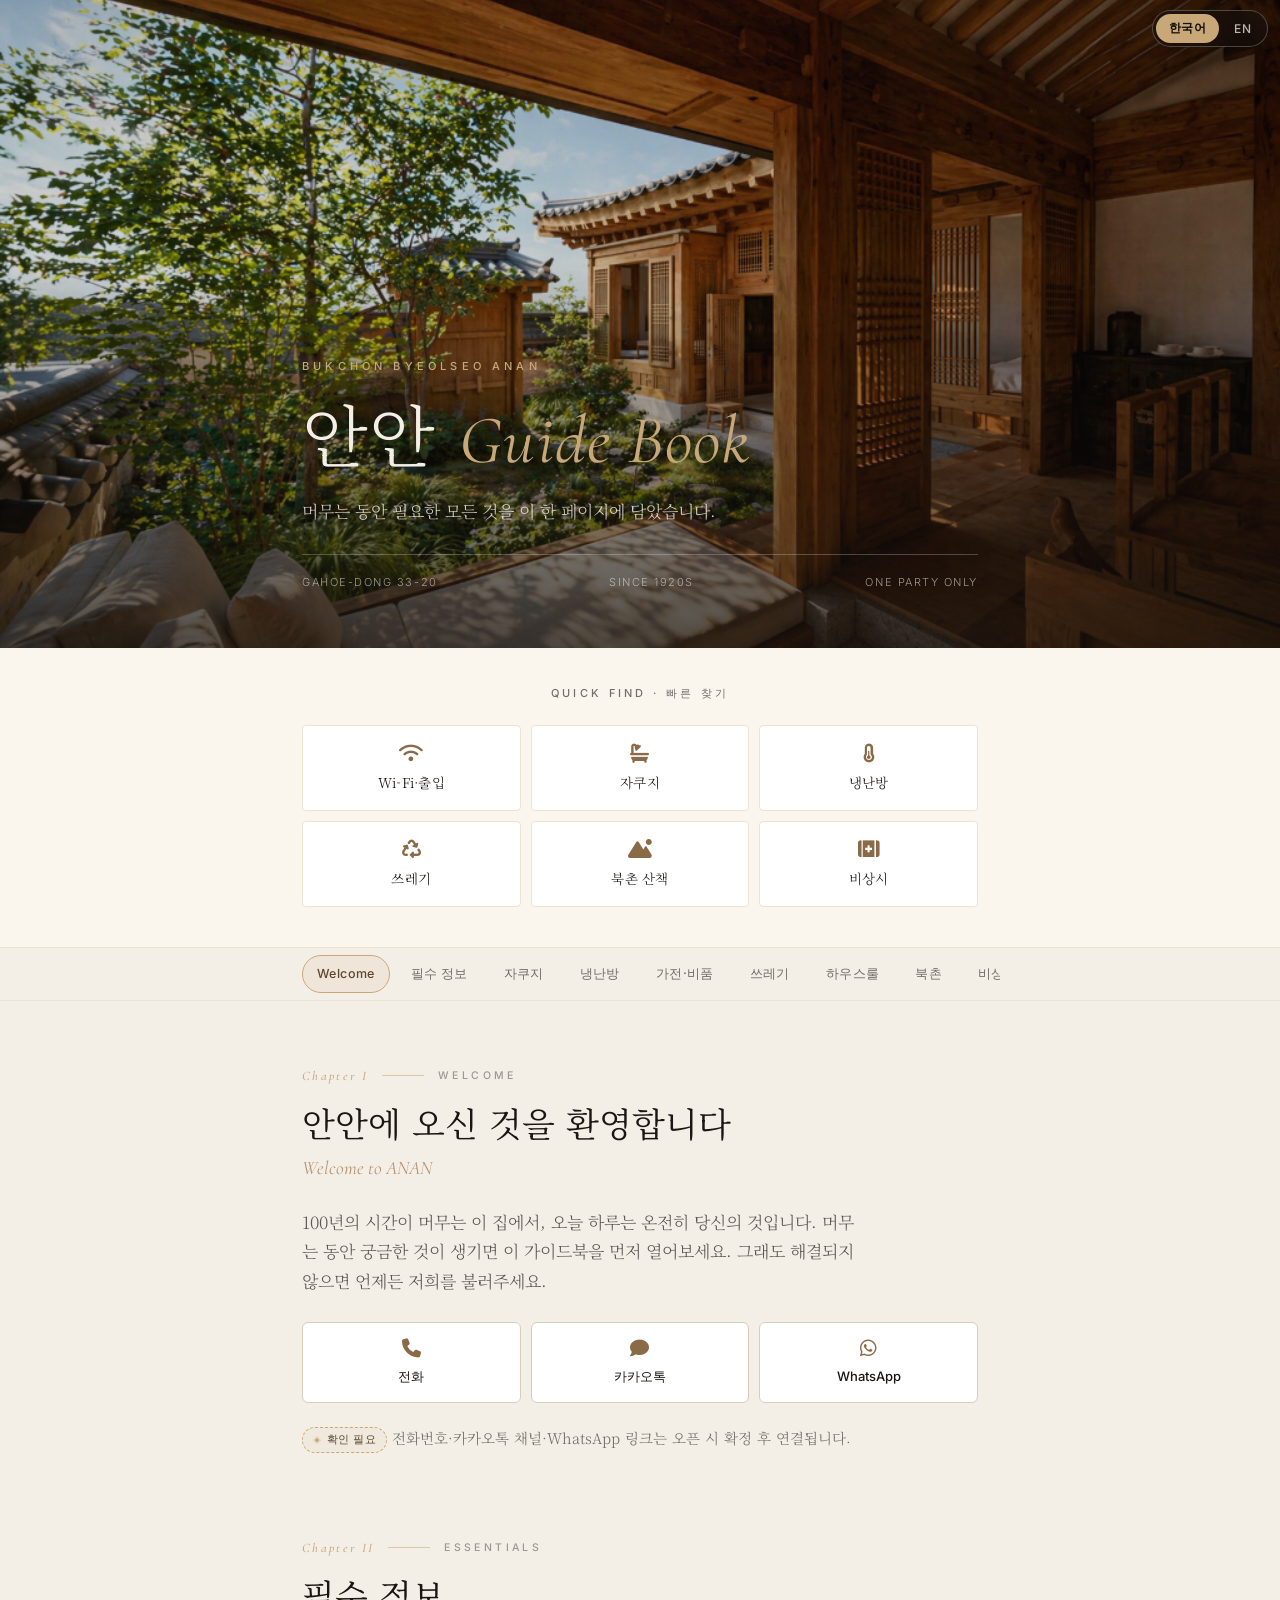
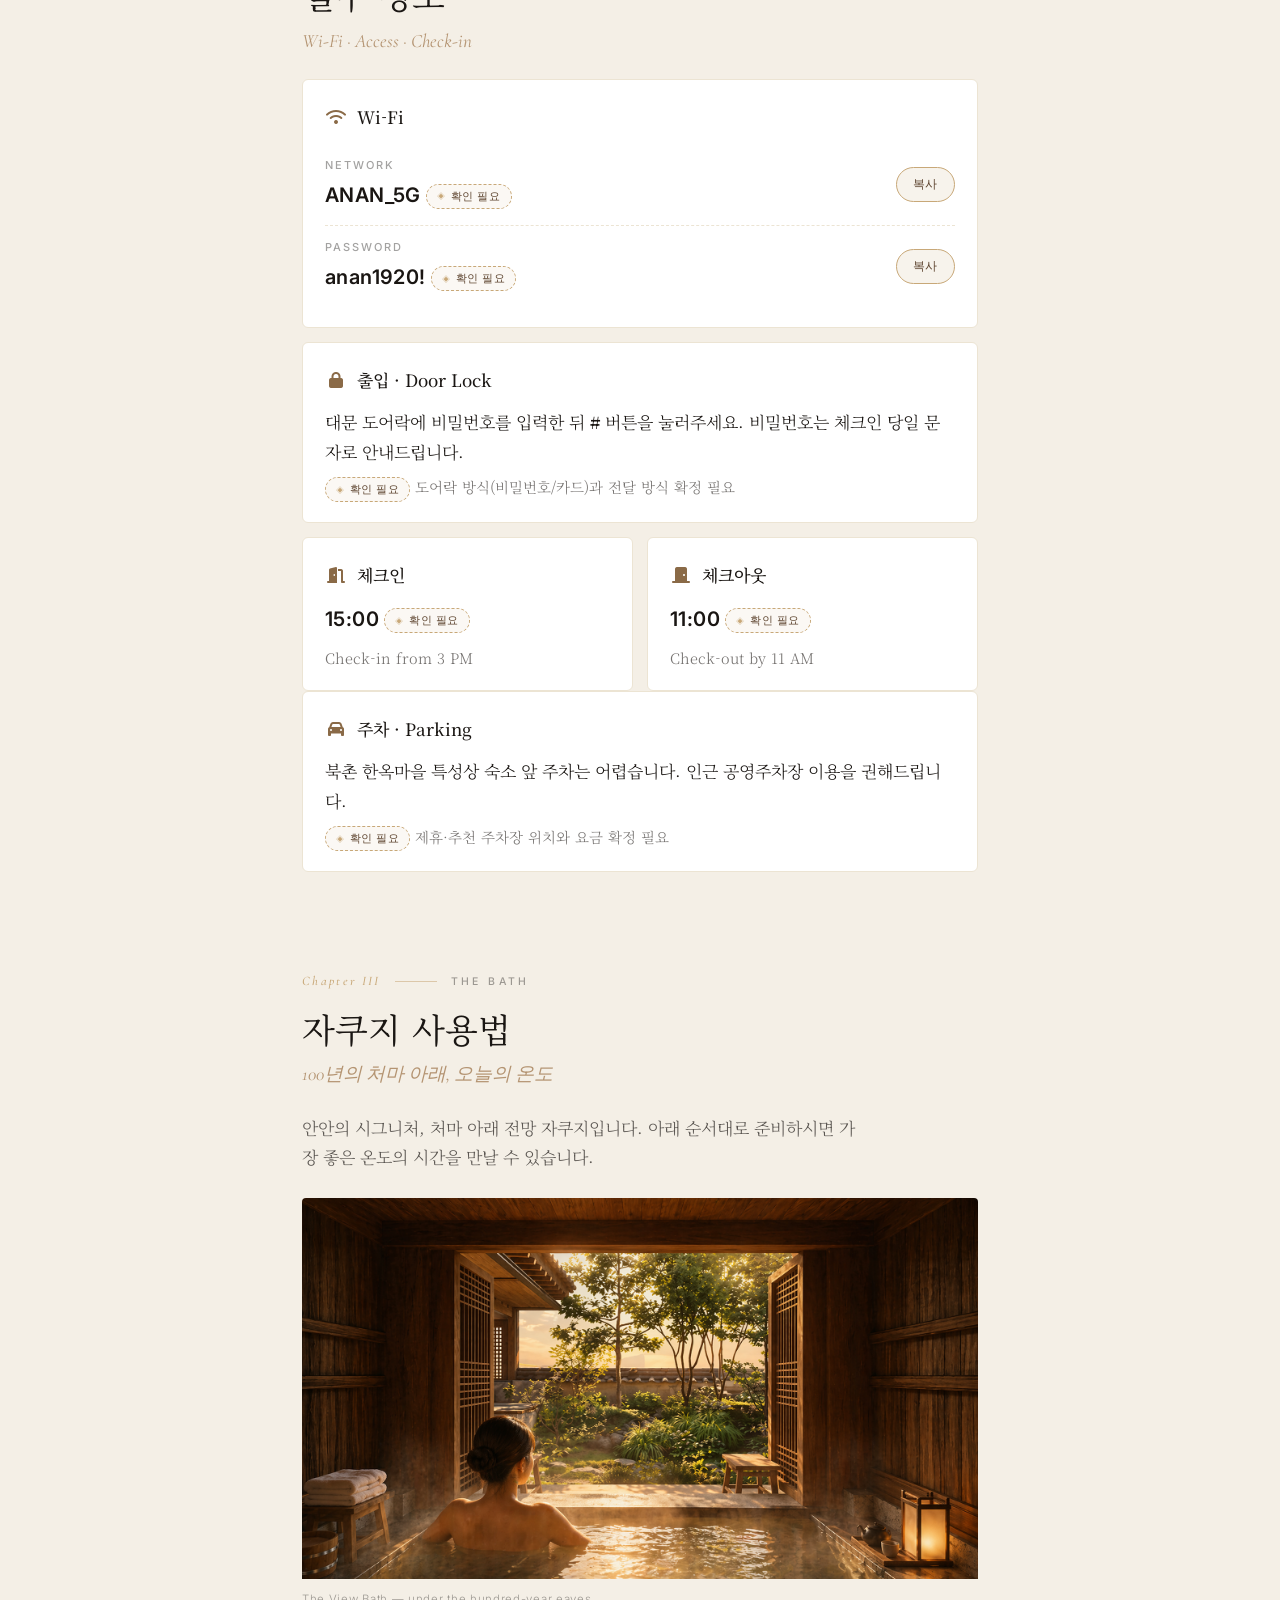
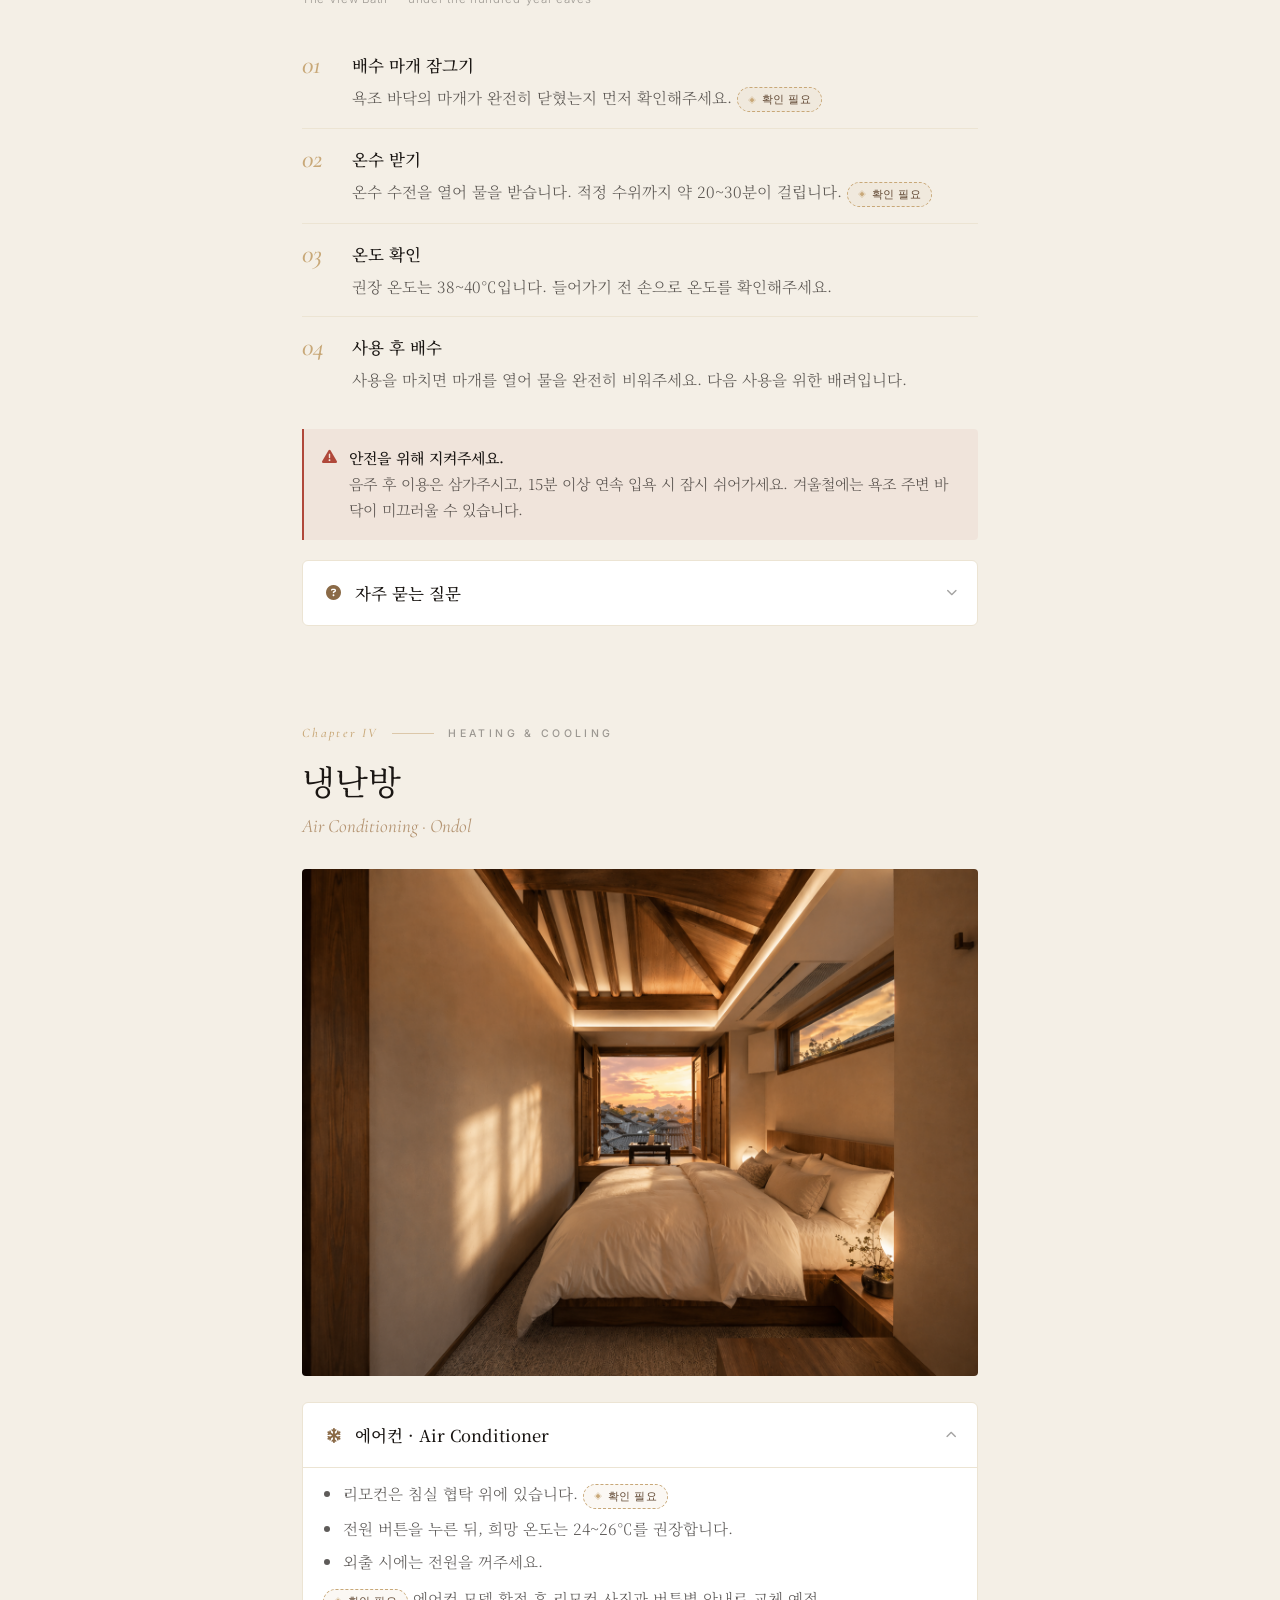
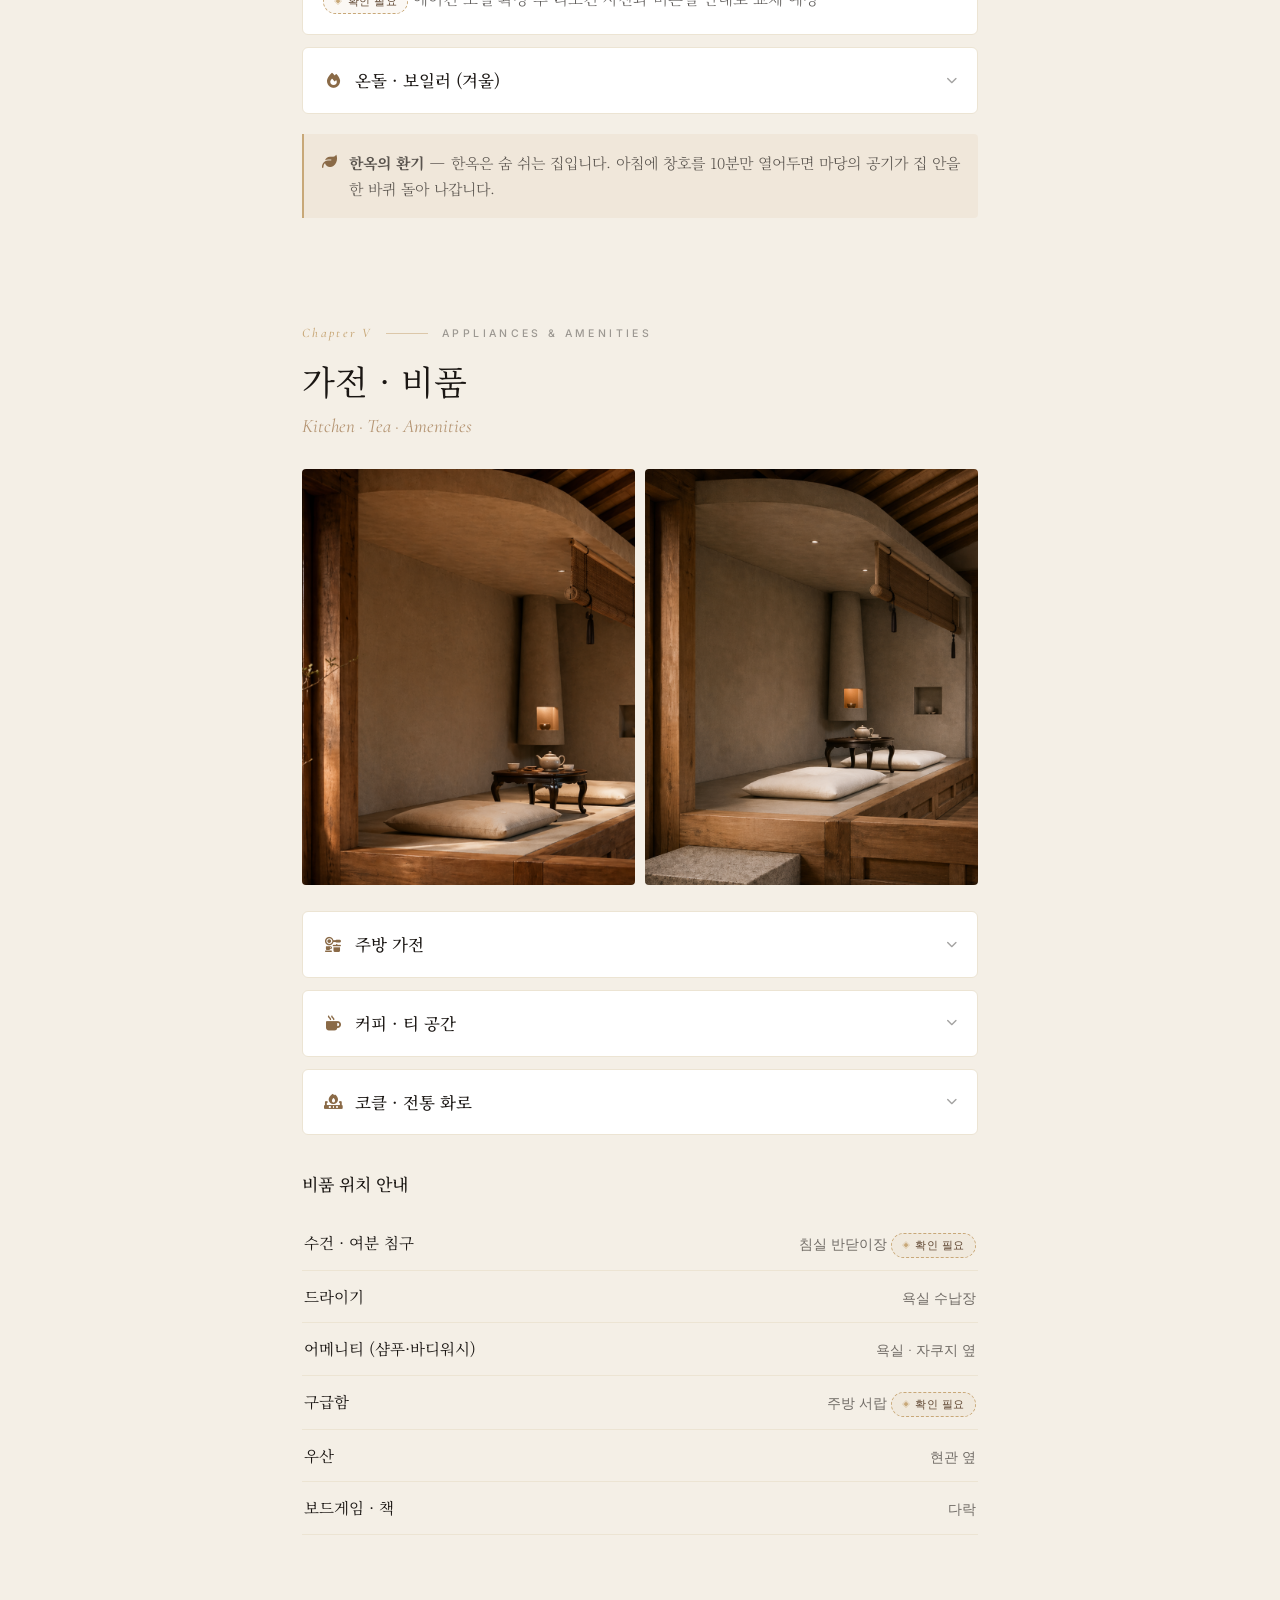
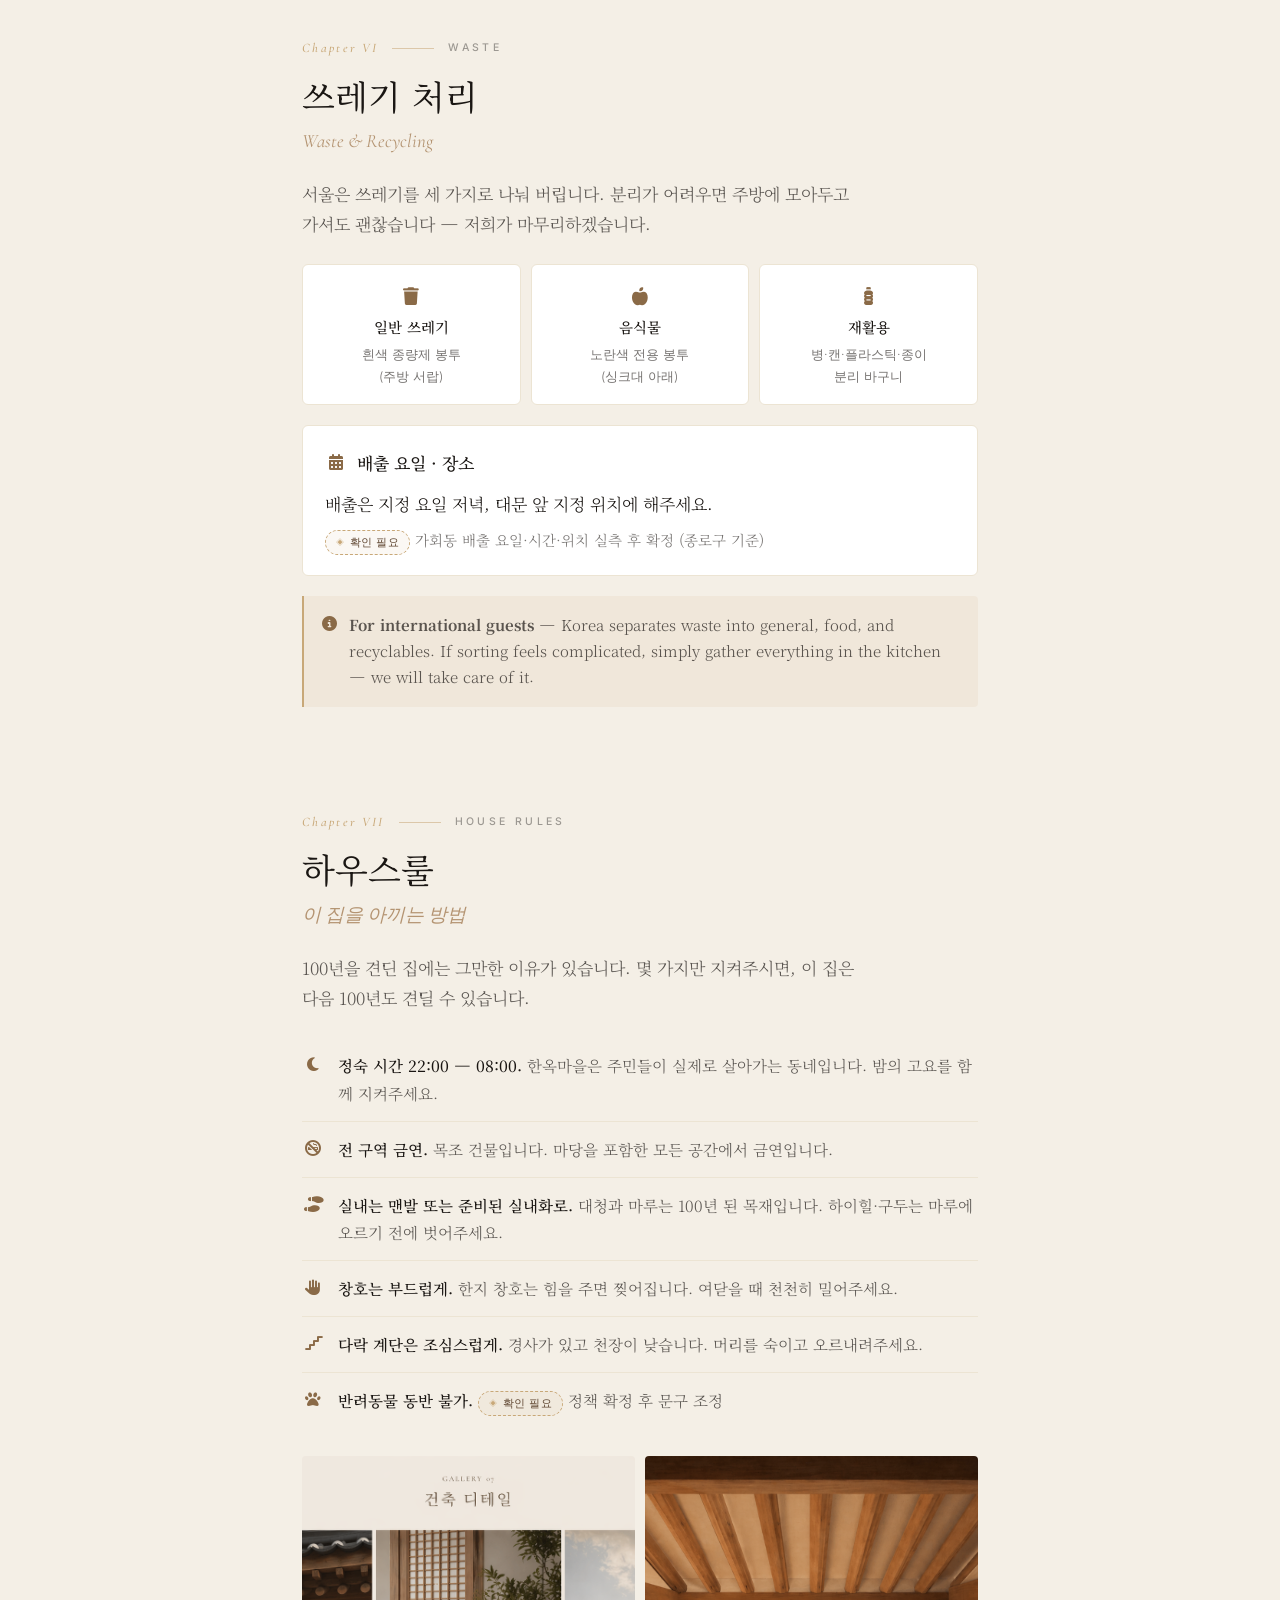
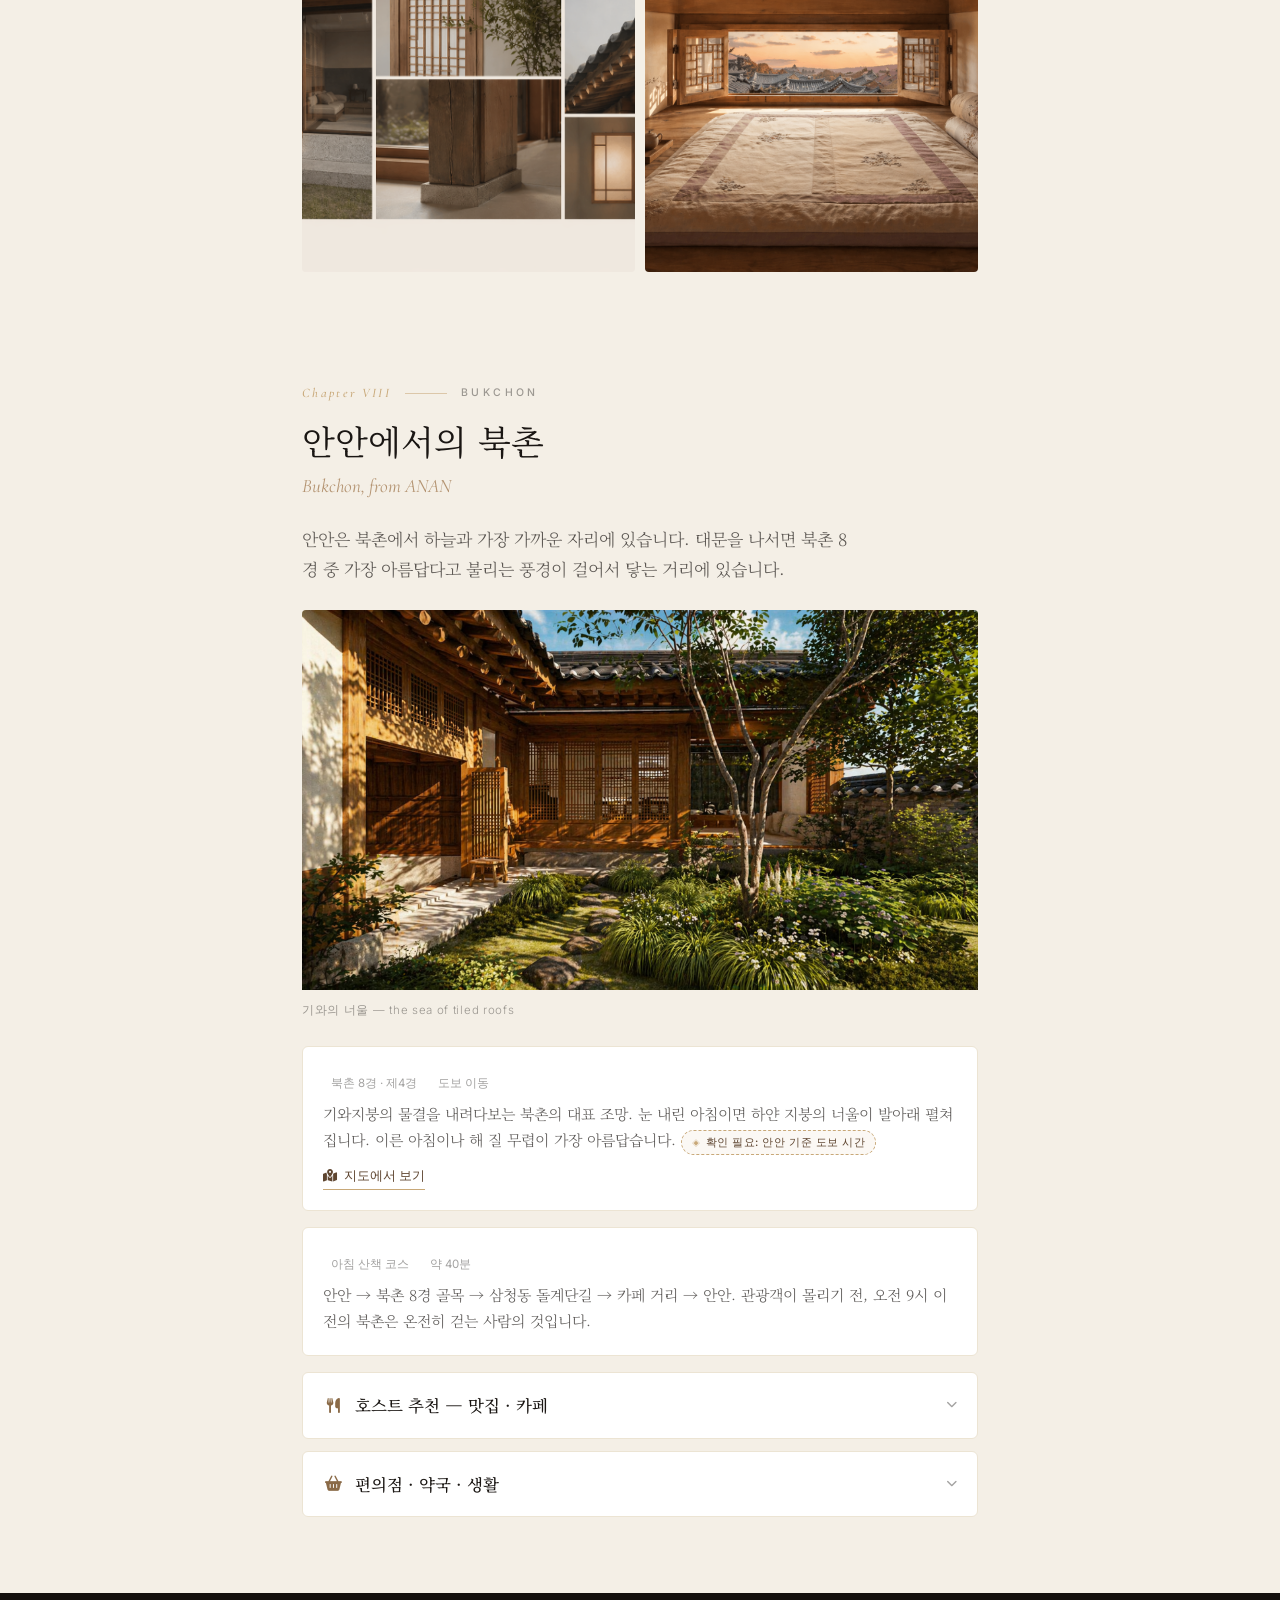
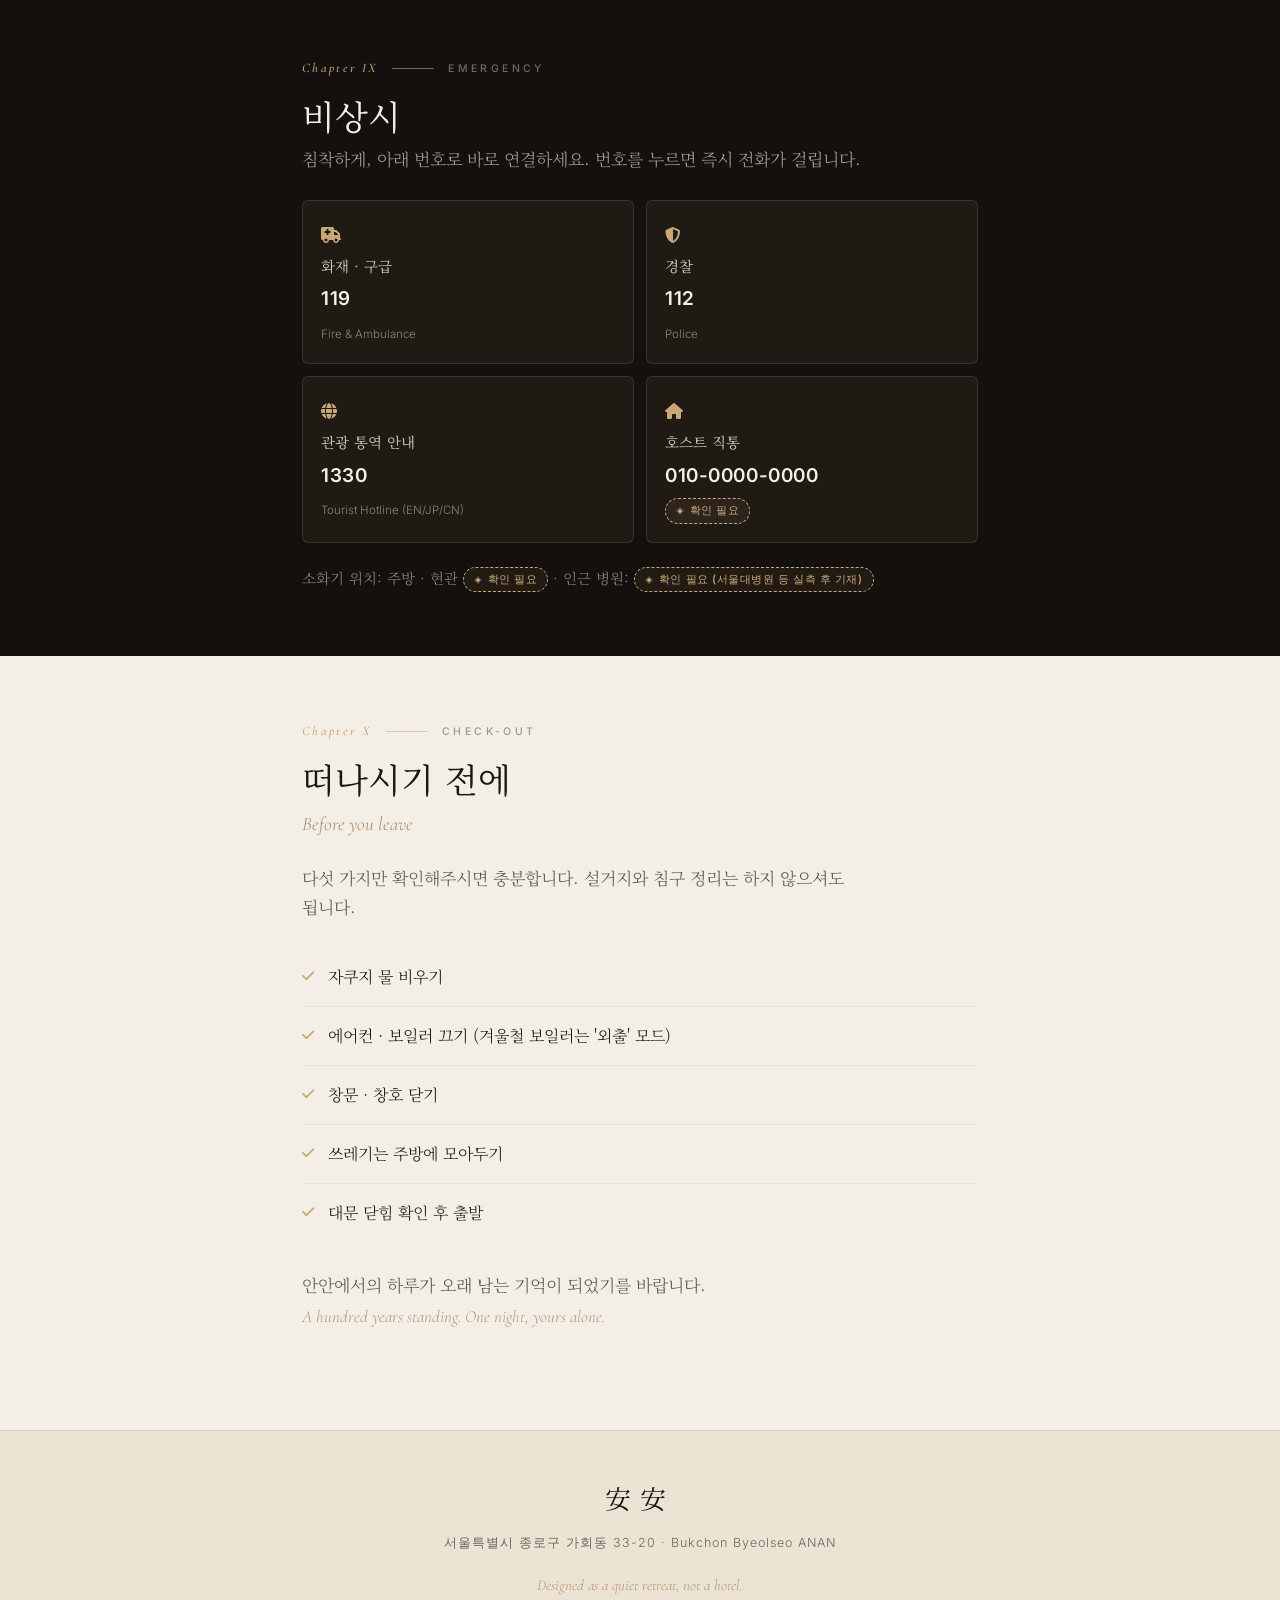
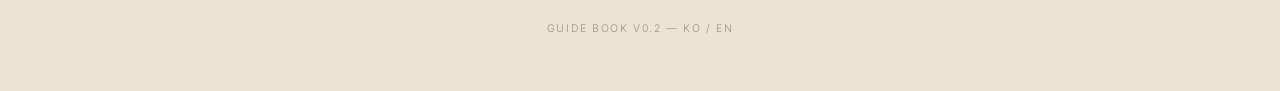
==== commit 79d8d400: "가이드북 v0.2 — 한/영 언어 전환 추가 (우측 상단 토글, 기본 한국어) Co-Authored-By: Claude Fable 5 <noreply@anthropic.com>" ====
--- a/guide/index.html
+++ b/guide/index.html
@@ -1,5 +1,5 @@
 <!DOCTYPE html>
-<html lang="ko">
+<html lang="ko" data-lang="ko">
 <head>
     <meta charset="UTF-8">
     <meta name="viewport" content="width=device-width, initial-scale=1.0">
@@ -17,13 +17,22 @@
 </head>
 <body>
 
+<!-- ============ LANGUAGE SWITCH ============ -->
+<div class="lang-switch" role="group" aria-label="언어 선택 / Language">
+    <button class="lang-btn is-active" data-lang="ko" type="button">한국어</button>
+    <button class="lang-btn" data-lang="en" type="button">EN</button>
+</div>
+
 <!-- ============ COVER ============ -->
 <header class="cover">
     <div class="cover-bg" role="img" aria-label="안안 마당 전경"></div>
     <div class="cover-inner">
         <p class="cover-eyebrow">Bukchon Byeolseo ANAN</p>
         <h1 class="cover-title">안안 <em>Guide Book</em></h1>
-        <p class="cover-sub">머무는 동안 필요한 모든 것을 이 한 페이지에 담았습니다.<br>Everything you need for your stay, in one page.</p>
+        <p class="cover-sub">
+            <span class="ko">머무는 동안 필요한 모든 것을 이 한 페이지에 담았습니다.</span>
+            <span class="en">Everything you need for your stay, in one page.</span>
+        </p>
         <div class="cover-meta">
             <span>Gahoe-dong 33-20</span>
             <span>Since 1920s</span>
@@ -35,14 +44,14 @@
 <!-- ============ QUICK GRID ============ -->
 <section class="quick" aria-label="빠른 찾기">
     <div class="container">
-        <p class="quick-label">Quick Find · 빠른 찾기</p>
+        <p class="quick-label"><span class="ko">Quick Find · 빠른 찾기</span><span class="en">Quick Find</span></p>
         <div class="quick-grid">
-            <a class="quick-card" href="#essentials"><i class="fa-solid fa-wifi"></i><span>Wi-Fi·출입</span></a>
-            <a class="quick-card" href="#bath"><i class="fa-solid fa-bath"></i><span>자쿠지</span></a>
-            <a class="quick-card" href="#climate"><i class="fa-solid fa-temperature-half"></i><span>냉난방</span></a>
-            <a class="quick-card" href="#waste"><i class="fa-solid fa-recycle"></i><span>쓰레기</span></a>
-            <a class="quick-card" href="#bukchon"><i class="fa-solid fa-mountain-sun"></i><span>북촌 산책</span></a>
-            <a class="quick-card" href="#emergency"><i class="fa-solid fa-kit-medical"></i><span>비상시</span></a>
+            <a class="quick-card" href="#essentials"><i class="fa-solid fa-wifi"></i><span><span class="ko">Wi-Fi·출입</span><span class="en">Wi-Fi &amp; Entry</span></span></a>
+            <a class="quick-card" href="#bath"><i class="fa-solid fa-bath"></i><span><span class="ko">자쿠지</span><span class="en">The Bath</span></span></a>
+            <a class="quick-card" href="#climate"><i class="fa-solid fa-temperature-half"></i><span><span class="ko">냉난방</span><span class="en">Heating &amp; AC</span></span></a>
+            <a class="quick-card" href="#waste"><i class="fa-solid fa-recycle"></i><span><span class="ko">쓰레기</span><span class="en">Waste</span></span></a>
+            <a class="quick-card" href="#bukchon"><i class="fa-solid fa-mountain-sun"></i><span><span class="ko">북촌 산책</span><span class="en">Bukchon</span></span></a>
+            <a class="quick-card" href="#emergency"><i class="fa-solid fa-kit-medical"></i><span><span class="ko">비상시</span><span class="en">Emergency</span></span></a>
         </div>
     </div>
 </section>
@@ -51,15 +60,15 @@
 <nav class="chip-nav" aria-label="가이드북 목차">
     <div class="chip-track" id="chipTrack">
         <a class="chip" href="#welcome">Welcome</a>
-        <a class="chip" href="#essentials">필수 정보</a>
-        <a class="chip" href="#bath">자쿠지</a>
-        <a class="chip" href="#climate">냉난방</a>
-        <a class="chip" href="#appliances">가전·비품</a>
-        <a class="chip" href="#waste">쓰레기</a>
-        <a class="chip" href="#rules">하우스룰</a>
-        <a class="chip" href="#bukchon">북촌</a>
-        <a class="chip" href="#emergency">비상시</a>
-        <a class="chip" href="#checkout">체크아웃</a>
+        <a class="chip" href="#essentials"><span class="ko">필수 정보</span><span class="en">Essentials</span></a>
+        <a class="chip" href="#bath"><span class="ko">자쿠지</span><span class="en">The Bath</span></a>
+        <a class="chip" href="#climate"><span class="ko">냉난방</span><span class="en">Climate</span></a>
+        <a class="chip" href="#appliances"><span class="ko">가전·비품</span><span class="en">Amenities</span></a>
+        <a class="chip" href="#waste"><span class="ko">쓰레기</span><span class="en">Waste</span></a>
+        <a class="chip" href="#rules"><span class="ko">하우스룰</span><span class="en">House Rules</span></a>
+        <a class="chip" href="#bukchon"><span class="ko">북촌</span><span class="en">Bukchon</span></a>
+        <a class="chip" href="#emergency"><span class="ko">비상시</span><span class="en">Emergency</span></a>
+        <a class="chip" href="#checkout"><span class="ko">체크아웃</span><span class="en">Check-out</span></a>
     </div>
 </nav>
 
@@ -73,25 +82,30 @@
             <span class="gb-chapter-line"></span>
             <span class="gb-chapter-label">Welcome</span>
         </div>
-        <h2 class="gb-title">안안에 오신 것을 환영합니다</h2>
-        <p class="gb-title-en">Welcome to ANAN</p>
+        <h2 class="gb-title"><span class="ko">안안에 오신 것을 환영합니다</span><span class="en">Welcome to ANAN</span></h2>
+        <p class="gb-title-en"><span class="ko">Welcome to ANAN</span><span class="en">안안 · A house of quiet peace</span></p>
         <p class="gb-lead">
-            100년의 시간이 머무는 이 집에서, 오늘 하루는 온전히 당신의 것입니다.
+            <span class="ko">100년의 시간이 머무는 이 집에서, 오늘 하루는 온전히 당신의 것입니다.
             머무는 동안 궁금한 것이 생기면 이 가이드북을 먼저 열어보세요.
-            그래도 해결되지 않으면 언제든 저희를 불러주세요.
+            그래도 해결되지 않으면 언제든 저희를 불러주세요.</span>
+            <span class="en">A hundred years live in this house — and tonight, it is entirely yours.
+            If a question comes up during your stay, open this guide first.
+            If it doesn't have the answer, we are always one message away.</span>
         </p>
         <div class="contact-row">
             <a class="contact-btn" href="tel:+821000000000">
-                <i class="fa-solid fa-phone"></i>전화
+                <i class="fa-solid fa-phone"></i><span class="ko">전화</span><span class="en">Call</span>
             </a>
             <a class="contact-btn" href="#" target="_blank" rel="noopener">
-                <i class="fa-solid fa-comment"></i>카카오톡
+                <i class="fa-solid fa-comment"></i><span class="ko">카카오톡</span><span class="en">KakaoTalk</span>
             </a>
             <a class="contact-btn" href="#" target="_blank" rel="noopener">
                 <i class="fa-brands fa-whatsapp"></i>WhatsApp
             </a>
         </div>
-        <p class="info-note"><span class="tbd">확인 필요</span> 전화번호·카카오톡 채널·WhatsApp 링크는 오픈 시 확정 후 연결됩니다.</p>
+        <p class="info-note"><span class="tbd"><span class="ko">확인 필요</span><span class="en">TBC</span></span>
+            <span class="ko">전화번호·카카오톡 채널·WhatsApp 링크는 오픈 시 확정 후 연결됩니다.</span>
+            <span class="en">Phone, KakaoTalk and WhatsApp links will be connected at opening.</span></p>
     </div>
 </section>
 
@@ -103,7 +117,7 @@
             <span class="gb-chapter-line"></span>
             <span class="gb-chapter-label">Essentials</span>
         </div>
-        <h2 class="gb-title">필수 정보</h2>
+        <h2 class="gb-title"><span class="ko">필수 정보</span><span class="en">Essentials</span></h2>
         <p class="gb-title-en">Wi-Fi · Access · Check-in</p>
 
         <div class="info-card">
@@ -111,44 +125,52 @@
             <div class="copy-row">
                 <div>
                     <p class="copy-row-label">Network</p>
-                    <p class="info-value" id="wifiSsid">ANAN_5G <span class="tbd">확인 필요</span></p>
+                    <p class="info-value">ANAN_5G <span class="tbd"><span class="ko">확인 필요</span><span class="en">TBC</span></span></p>
                 </div>
-                <button class="copy-btn" data-copy="ANAN_5G">복사</button>
+                <button class="copy-btn" data-copy="ANAN_5G"><span class="ko">복사</span><span class="en">Copy</span></button>
             </div>
             <div class="copy-row">
                 <div>
                     <p class="copy-row-label">Password</p>
-                    <p class="info-value" id="wifiPw">anan1920! <span class="tbd">확인 필요</span></p>
+                    <p class="info-value">anan1920! <span class="tbd"><span class="ko">확인 필요</span><span class="en">TBC</span></span></p>
                 </div>
-                <button class="copy-btn" data-copy="anan1920!">복사</button>
+                <button class="copy-btn" data-copy="anan1920!"><span class="ko">복사</span><span class="en">Copy</span></button>
             </div>
         </div>
 
         <div class="info-card">
-            <div class="info-card-head"><i class="fa-solid fa-lock"></i><h3>출입 · Door Lock</h3></div>
-            <p>대문 도어락에 비밀번호를 입력한 뒤 <strong>#</strong> 버튼을 눌러주세요.
-            비밀번호는 체크인 당일 문자로 안내드립니다.</p>
-            <p class="info-note"><span class="tbd">확인 필요</span> 도어락 방식(비밀번호/카드)과 전달 방식 확정 필요</p>
+            <div class="info-card-head"><i class="fa-solid fa-lock"></i><h3><span class="ko">출입 · Door Lock</span><span class="en">Entry · Door Lock</span></h3></div>
+            <p><span class="ko">대문 도어락에 비밀번호를 입력한 뒤 <strong>#</strong> 버튼을 눌러주세요.
+            비밀번호는 체크인 당일 문자로 안내드립니다.</span>
+            <span class="en">Enter the passcode on the front-gate door lock, then press <strong>#</strong>.
+            The passcode is sent to you by message on the day of check-in.</span></p>
+            <p class="info-note"><span class="tbd"><span class="ko">확인 필요</span><span class="en">TBC</span></span>
+                <span class="ko">도어락 방식(비밀번호/카드)과 전달 방식 확정 필요</span>
+                <span class="en">Lock type and delivery method to be finalized</span></p>
         </div>
 
         <div class="time-grid">
             <div class="info-card">
-                <div class="info-card-head"><i class="fa-solid fa-door-open"></i><h3>체크인</h3></div>
-                <p class="info-value">15:00 <span class="tbd">확인 필요</span></p>
-                <p class="info-note">Check-in from 3 PM</p>
+                <div class="info-card-head"><i class="fa-solid fa-door-open"></i><h3><span class="ko">체크인</span><span class="en">Check-in</span></h3></div>
+                <p class="info-value">15:00 <span class="tbd"><span class="ko">확인 필요</span><span class="en">TBC</span></span></p>
+                <p class="info-note"><span class="ko">Check-in from 3 PM</span><span class="en">From 3 PM</span></p>
             </div>
             <div class="info-card">
-                <div class="info-card-head"><i class="fa-solid fa-door-closed"></i><h3>체크아웃</h3></div>
-                <p class="info-value">11:00 <span class="tbd">확인 필요</span></p>
-                <p class="info-note">Check-out by 11 AM</p>
+                <div class="info-card-head"><i class="fa-solid fa-door-closed"></i><h3><span class="ko">체크아웃</span><span class="en">Check-out</span></h3></div>
+                <p class="info-value">11:00 <span class="tbd"><span class="ko">확인 필요</span><span class="en">TBC</span></span></p>
+                <p class="info-note"><span class="ko">Check-out by 11 AM</span><span class="en">By 11 AM</span></p>
             </div>
         </div>
 
         <div class="info-card">
-            <div class="info-card-head"><i class="fa-solid fa-car"></i><h3>주차 · Parking</h3></div>
-            <p>북촌 한옥마을 특성상 숙소 앞 주차는 어렵습니다.
-            인근 공영주차장 이용을 권해드립니다.</p>
-            <p class="info-note"><span class="tbd">확인 필요</span> 제휴·추천 주차장 위치와 요금 확정 필요</p>
+            <div class="info-card-head"><i class="fa-solid fa-car"></i><h3><span class="ko">주차 · Parking</span><span class="en">Parking</span></h3></div>
+            <p><span class="ko">북촌 한옥마을 특성상 숙소 앞 주차는 어렵습니다.
+            인근 공영주차장 이용을 권해드립니다.</span>
+            <span class="en">Street parking is not available in the Bukchon Hanok Village.
+            We recommend using a nearby public parking lot.</span></p>
+            <p class="info-note"><span class="tbd"><span class="ko">확인 필요</span><span class="en">TBC</span></span>
+                <span class="ko">제휴·추천 주차장 위치와 요금 확정 필요</span>
+                <span class="en">Recommended parking location and rates to be finalized</span></p>
         </div>
     </div>
 </section>
@@ -161,11 +183,13 @@
             <span class="gb-chapter-line"></span>
             <span class="gb-chapter-label">The Bath</span>
         </div>
-        <h2 class="gb-title">자쿠지 사용법</h2>
-        <p class="gb-title-en">100년의 처마 아래, 오늘의 온도</p>
+        <h2 class="gb-title"><span class="ko">자쿠지 사용법</span><span class="en">The View Bath</span></h2>
+        <p class="gb-title-en"><span class="ko">100년의 처마 아래, 오늘의 온도</span><span class="en">Under the hundred-year eaves, today's temperature</span></p>
         <p class="gb-lead">
-            안안의 시그니처, 처마 아래 전망 자쿠지입니다.
-            아래 순서대로 준비하시면 가장 좋은 온도의 시간을 만날 수 있습니다.
+            <span class="ko">안안의 시그니처, 처마 아래 전망 자쿠지입니다.
+            아래 순서대로 준비하시면 가장 좋은 온도의 시간을 만날 수 있습니다.</span>
+            <span class="en">ANAN's signature — an open-air view bath beneath the eaves.
+            Follow the steps below for the perfect soak.</span>
         </p>
 
         <figure class="gb-figure">
@@ -177,29 +201,35 @@
             <div class="step">
                 <span class="step-num">01</span>
                 <div class="step-body">
-                    <h4>배수 마개 잠그기</h4>
-                    <p>욕조 바닥의 마개가 완전히 닫혔는지 먼저 확인해주세요. <span class="tbd">확인 필요</span></p>
+                    <h4><span class="ko">배수 마개 잠그기</span><span class="en">Close the drain plug</span></h4>
+                    <p><span class="ko">욕조 바닥의 마개가 완전히 닫혔는지 먼저 확인해주세요.</span>
+                    <span class="en">Make sure the plug at the bottom of the tub is fully closed.</span>
+                    <span class="tbd"><span class="ko">확인 필요</span><span class="en">TBC</span></span></p>
                 </div>
             </div>
             <div class="step">
                 <span class="step-num">02</span>
                 <div class="step-body">
-                    <h4>온수 받기</h4>
-                    <p>온수 수전을 열어 물을 받습니다. 적정 수위까지 약 20~30분이 걸립니다. <span class="tbd">확인 필요</span></p>
+                    <h4><span class="ko">온수 받기</span><span class="en">Fill with hot water</span></h4>
+                    <p><span class="ko">온수 수전을 열어 물을 받습니다. 적정 수위까지 약 20~30분이 걸립니다.</span>
+                    <span class="en">Open the hot-water tap. Filling to the right level takes about 20–30 minutes.</span>
+                    <span class="tbd"><span class="ko">확인 필요</span><span class="en">TBC</span></span></p>
                 </div>
             </div>
             <div class="step">
                 <span class="step-num">03</span>
                 <div class="step-body">
-                    <h4>온도 확인</h4>
-                    <p>권장 온도는 38~40℃입니다. 들어가기 전 손으로 온도를 확인해주세요.</p>
+                    <h4><span class="ko">온도 확인</span><span class="en">Check the temperature</span></h4>
+                    <p><span class="ko">권장 온도는 38~40℃입니다. 들어가기 전 손으로 온도를 확인해주세요.</span>
+                    <span class="en">We recommend 38–40℃. Test the water with your hand before stepping in.</span></p>
                 </div>
             </div>
             <div class="step">
                 <span class="step-num">04</span>
                 <div class="step-body">
-                    <h4>사용 후 배수</h4>
-                    <p>사용을 마치면 마개를 열어 물을 완전히 비워주세요. 다음 사용을 위한 배려입니다.</p>
+                    <h4><span class="ko">사용 후 배수</span><span class="en">Drain after use</span></h4>
+                    <p><span class="ko">사용을 마치면 마개를 열어 물을 완전히 비워주세요. 다음 사용을 위한 배려입니다.</span>
+                    <span class="en">When you finish, open the plug and empty the tub completely — a courtesy for the next soak.</span></p>
                 </div>
             </div>
         </div>
@@ -207,19 +237,25 @@
         <div class="notice">
             <i class="fa-solid fa-triangle-exclamation"></i>
             <div>
-                <strong>안전을 위해 지켜주세요.</strong><br>
+                <span class="ko"><strong>안전을 위해 지켜주세요.</strong><br>
                 음주 후 이용은 삼가주시고, 15분 이상 연속 입욕 시 잠시 쉬어가세요.
-                겨울철에는 욕조 주변 바닥이 미끄러울 수 있습니다.
+                겨울철에는 욕조 주변 바닥이 미끄러울 수 있습니다.</span>
+                <span class="en"><strong>For your safety.</strong><br>
+                Please avoid bathing after drinking, and take a break after 15 minutes of soaking.
+                In winter, the floor around the tub can be slippery.</span>
             </div>
         </div>
 
         <details class="acc">
-            <summary><i class="fa-solid fa-circle-question acc-icon"></i>자주 묻는 질문</summary>
+            <summary><i class="fa-solid fa-circle-question acc-icon"></i><span class="ko">자주 묻는 질문</span><span class="en">Frequently asked</span></summary>
             <div class="acc-body">
                 <ul>
-                    <li><strong>물이 미지근해요</strong> — 보일러 온수 온도를 확인해주세요. (Chapter IV 참고)</li>
-                    <li><strong>야간에도 이용 가능한가요?</strong> — 가능합니다. 다만 22시 이후에는 이웃을 위해 조용히 이용해주세요.</li>
-                    <li><strong>입욕제를 써도 되나요?</strong> — 준비된 입욕제만 사용해주세요. <span class="tbd">확인 필요</span></li>
+                    <li class="ko"><strong>물이 미지근해요</strong> — 보일러 온수 온도를 확인해주세요. (Chapter IV 참고)</li>
+                    <li class="ko"><strong>야간에도 이용 가능한가요?</strong> — 가능합니다. 다만 22시 이후에는 이웃을 위해 조용히 이용해주세요.</li>
+                    <li class="ko"><strong>입욕제를 써도 되나요?</strong> — 준비된 입욕제만 사용해주세요. <span class="tbd">확인 필요</span></li>
+                    <li class="en"><strong>The water is lukewarm</strong> — check the boiler's hot-water setting. (See Chapter IV)</li>
+                    <li class="en"><strong>Can I use it at night?</strong> — Yes. After 10 PM, please keep it quiet for the neighbors.</li>
+                    <li class="en"><strong>Can I use bath salts?</strong> — Only the ones we provide, please. <span class="tbd">TBC</span></li>
                 </ul>
             </div>
         </details>
@@ -234,32 +270,40 @@
             <span class="gb-chapter-line"></span>
             <span class="gb-chapter-label">Heating &amp; Cooling</span>
         </div>
-        <h2 class="gb-title">냉난방</h2>
-        <p class="gb-title-en">Air Conditioning · Ondol</p>
+        <h2 class="gb-title"><span class="ko">냉난방</span><span class="en">Heating &amp; Cooling</span></h2>
+        <p class="gb-title-en"><span class="ko">Air Conditioning · Ondol</span><span class="en">Air conditioning · Ondol floor heating</span></p>
 
         <figure class="gb-figure">
             <img src="images/gallery-bedroom.png" alt="안안 침실" loading="lazy">
         </figure>
 
         <details class="acc" open>
-            <summary><i class="fa-solid fa-snowflake acc-icon"></i>에어컨 · Air Conditioner</summary>
+            <summary><i class="fa-solid fa-snowflake acc-icon"></i><span class="ko">에어컨 · Air Conditioner</span><span class="en">Air Conditioner</span></summary>
             <div class="acc-body">
                 <ul>
-                    <li>리모컨은 침실 협탁 위에 있습니다. <span class="tbd">확인 필요</span></li>
-                    <li>전원 버튼을 누른 뒤, 희망 온도는 24~26℃를 권장합니다.</li>
-                    <li>외출 시에는 전원을 꺼주세요.</li>
+                    <li class="ko">리모컨은 침실 협탁 위에 있습니다. <span class="tbd">확인 필요</span></li>
+                    <li class="ko">전원 버튼을 누른 뒤, 희망 온도는 24~26℃를 권장합니다.</li>
+                    <li class="ko">외출 시에는 전원을 꺼주세요.</li>
+                    <li class="en">The remote is on the bedside table. <span class="tbd">TBC</span></li>
+                    <li class="en">Press power, then set 24–26℃ for comfort.</li>
+                    <li class="en">Please turn it off when you go out.</li>
                 </ul>
-                <p><span class="tbd">확인 필요</span> 에어컨 모델 확정 후 리모컨 사진과 버튼별 안내로 교체 예정</p>
+                <p><span class="tbd"><span class="ko">확인 필요</span><span class="en">TBC</span></span>
+                    <span class="ko">에어컨 모델 확정 후 리모컨 사진과 버튼별 안내로 교체 예정</span>
+                    <span class="en">Remote photos and button guide will follow once the model is confirmed</span></p>
             </div>
         </details>
 
         <details class="acc">
-            <summary><i class="fa-solid fa-fire acc-icon"></i>온돌 · 보일러 (겨울)</summary>
+            <summary><i class="fa-solid fa-fire acc-icon"></i><span class="ko">온돌 · 보일러 (겨울)</span><span class="en">Ondol · Boiler (winter)</span></summary>
             <div class="acc-body">
                 <ul>
-                    <li>보일러 조절기는 주방 벽면에 있습니다. <span class="tbd">확인 필요</span></li>
-                    <li>실내 난방은 '실온' 모드에서 22~24℃를 권장합니다.</li>
-                    <li>온수가 미지근할 때는 '온수' 온도를 한 단계 올려주세요.</li>
+                    <li class="ko">보일러 조절기는 주방 벽면에 있습니다. <span class="tbd">확인 필요</span></li>
+                    <li class="ko">실내 난방은 '실온' 모드에서 22~24℃를 권장합니다.</li>
+                    <li class="ko">온수가 미지근할 때는 '온수' 온도를 한 단계 올려주세요.</li>
+                    <li class="en">The boiler panel is on the kitchen wall. <span class="tbd">TBC</span></li>
+                    <li class="en">For the heated ondol floor, set room mode to 22–24℃.</li>
+                    <li class="en">If the hot water runs lukewarm, raise the water temperature one step.</li>
                 </ul>
             </div>
         </details>
@@ -267,9 +311,12 @@
         <div class="tip">
             <i class="fa-solid fa-leaf"></i>
             <div>
-                <strong>한옥의 환기</strong> —
+                <span class="ko"><strong>한옥의 환기</strong> —
                 한옥은 숨 쉬는 집입니다. 아침에 창호를 10분만 열어두면
-                마당의 공기가 집 안을 한 바퀴 돌아 나갑니다.
+                마당의 공기가 집 안을 한 바퀴 돌아 나갑니다.</span>
+                <span class="en"><strong>A hanok breathes</strong> —
+                open the windows for ten minutes in the morning,
+                and the courtyard air will make its way through the whole house.</span>
             </div>
         </div>
     </div>
@@ -283,8 +330,8 @@
             <span class="gb-chapter-line"></span>
             <span class="gb-chapter-label">Appliances &amp; Amenities</span>
         </div>
-        <h2 class="gb-title">가전 · 비품</h2>
-        <p class="gb-title-en">Kitchen · Tea · Amenities</p>
+        <h2 class="gb-title"><span class="ko">가전 · 비품</span><span class="en">Appliances &amp; Amenities</span></h2>
+        <p class="gb-title-en"><span class="ko">Kitchen · Tea · Amenities</span><span class="en">Kitchen · Tea · Everyday items</span></p>
 
         <div class="gb-figure-pair">
             <figure><img src="images/scene-tea.png" alt="다실" loading="lazy"></figure>
@@ -292,43 +339,52 @@
         </div>
 
         <details class="acc">
-            <summary><i class="fa-solid fa-kitchen-set acc-icon"></i>주방 가전</summary>
+            <summary><i class="fa-solid fa-kitchen-set acc-icon"></i><span class="ko">주방 가전</span><span class="en">Kitchen appliances</span></summary>
             <div class="acc-body">
                 <ul>
-                    <li><strong>인덕션</strong> — 전원 터치 후 화력(1~9)을 선택하세요. 냄비를 올려야 작동합니다. <span class="tbd">확인 필요</span></li>
-                    <li><strong>전자레인지</strong> — 싱크대 상부장 아래에 있습니다. <span class="tbd">확인 필요</span></li>
-                    <li><strong>냉장고</strong> — 웰컴 드링크가 준비되어 있습니다. 자유롭게 드세요.</li>
+                    <li class="ko"><strong>인덕션</strong> — 전원 터치 후 화력(1~9)을 선택하세요. 냄비를 올려야 작동합니다. <span class="tbd">확인 필요</span></li>
+                    <li class="ko"><strong>전자레인지</strong> — 싱크대 상부장 아래에 있습니다. <span class="tbd">확인 필요</span></li>
+                    <li class="ko"><strong>냉장고</strong> — 웰컴 드링크가 준비되어 있습니다. 자유롭게 드세요.</li>
+                    <li class="en"><strong>Induction cooktop</strong> — touch power, then choose heat level 1–9. It works only with a pot placed on it. <span class="tbd">TBC</span></li>
+                    <li class="en"><strong>Microwave</strong> — below the upper kitchen cabinet. <span class="tbd">TBC</span></li>
+                    <li class="en"><strong>Refrigerator</strong> — welcome drinks are inside. Help yourself.</li>
                 </ul>
             </div>
         </details>
 
         <details class="acc">
-            <summary><i class="fa-solid fa-mug-hot acc-icon"></i>커피 · 티 공간</summary>
+            <summary><i class="fa-solid fa-mug-hot acc-icon"></i><span class="ko">커피 · 티 공간</span><span class="en">Coffee &amp; tea</span></summary>
             <div class="acc-body">
                 <ul>
-                    <li>드립 커피 도구와 원두, 그리고 계절의 차가 티 공간에 준비되어 있습니다. <span class="tbd">확인 필요</span></li>
-                    <li>전기포트는 다실 선반에 있습니다.</li>
-                    <li>다구는 사용 후 가볍게 헹궈 건조대에 올려주세요.</li>
+                    <li class="ko">드립 커피 도구와 원두, 그리고 계절의 차가 티 공간에 준비되어 있습니다. <span class="tbd">확인 필요</span></li>
+                    <li class="ko">전기포트는 다실 선반에 있습니다.</li>
+                    <li class="ko">다구는 사용 후 가볍게 헹궈 건조대에 올려주세요.</li>
+                    <li class="en">Pour-over coffee tools, beans, and seasonal teas await in the tea space. <span class="tbd">TBC</span></li>
+                    <li class="en">The electric kettle is on the tea-room shelf.</li>
+                    <li class="en">After using the tea set, please rinse lightly and leave it on the drying rack.</li>
                 </ul>
             </div>
         </details>
 
         <details class="acc">
-            <summary><i class="fa-solid fa-fire-burner acc-icon"></i>코클 · 전통 화로</summary>
+            <summary><i class="fa-solid fa-fire-burner acc-icon"></i><span class="ko">코클 · 전통 화로</span><span class="en">Kokle · traditional fire pit</span></summary>
             <div class="acc-body">
-                <p>안안의 전통 화로 '코클'은 호스트의 안내에 따라 이용해주세요.
-                안전을 위해 임의 점화는 삼가주시기 바랍니다. <span class="tbd">확인 필요</span></p>
+                <p><span class="ko">안안의 전통 화로 '코클'은 호스트의 안내에 따라 이용해주세요.
+                안전을 위해 임의 점화는 삼가주시기 바랍니다.</span>
+                <span class="en">Please enjoy ANAN's traditional fire pit, the <em>kokle</em>, only with the host's guidance.
+                For safety, do not light it yourself.</span>
+                <span class="tbd"><span class="ko">확인 필요</span><span class="en">TBC</span></span></p>
             </div>
         </details>
 
-        <h3 style="font-weight:500; font-size:17px; margin-top:34px;">비품 위치 안내</h3>
+        <h3 style="font-weight:500; font-size:17px; margin-top:34px;"><span class="ko">비품 위치 안내</span><span class="en">Where to find things</span></h3>
         <dl class="loc-list">
-            <div><dt>수건 · 여분 침구</dt><dd>침실 반닫이장 <span class="tbd">확인 필요</span></dd></div>
-            <div><dt>드라이기</dt><dd>욕실 수납장</dd></div>
-            <div><dt>어메니티 (샴푸·바디워시)</dt><dd>욕실 · 자쿠지 옆</dd></div>
-            <div><dt>구급함</dt><dd>주방 서랍 <span class="tbd">확인 필요</span></dd></div>
-            <div><dt>우산</dt><dd>현관 옆</dd></div>
-            <div><dt>보드게임 · 책</dt><dd>다락</dd></div>
+            <div><dt><span class="ko">수건 · 여분 침구</span><span class="en">Towels · extra bedding</span></dt><dd><span class="ko">침실 반닫이장</span><span class="en">Bedroom chest</span> <span class="tbd"><span class="ko">확인 필요</span><span class="en">TBC</span></span></dd></div>
+            <div><dt><span class="ko">드라이기</span><span class="en">Hair dryer</span></dt><dd><span class="ko">욕실 수납장</span><span class="en">Bathroom cabinet</span></dd></div>
+            <div><dt><span class="ko">어메니티 (샴푸·바디워시)</span><span class="en">Amenities (shampoo · body wash)</span></dt><dd><span class="ko">욕실 · 자쿠지 옆</span><span class="en">Bathroom · beside the bath</span></dd></div>
+            <div><dt><span class="ko">구급함</span><span class="en">First-aid kit</span></dt><dd><span class="ko">주방 서랍</span><span class="en">Kitchen drawer</span> <span class="tbd"><span class="ko">확인 필요</span><span class="en">TBC</span></span></dd></div>
+            <div><dt><span class="ko">우산</span><span class="en">Umbrellas</span></dt><dd><span class="ko">현관 옆</span><span class="en">By the entrance</span></dd></div>
+            <div><dt><span class="ko">보드게임 · 책</span><span class="en">Board games · books</span></dt><dd><span class="ko">다락</span><span class="en">The loft</span></dd></div>
         </dl>
     </div>
 </section>
@@ -341,38 +397,43 @@
             <span class="gb-chapter-line"></span>
             <span class="gb-chapter-label">Waste</span>
         </div>
-        <h2 class="gb-title">쓰레기 처리</h2>
-        <p class="gb-title-en">Waste &amp; Recycling</p>
+        <h2 class="gb-title"><span class="ko">쓰레기 처리</span><span class="en">Waste &amp; Recycling</span></h2>
+        <p class="gb-title-en"><span class="ko">Waste &amp; Recycling</span><span class="en">Korea sorts waste in three ways</span></p>
         <p class="gb-lead">
-            서울은 쓰레기를 세 가지로 나눠 버립니다.
-            분리가 어려우면 주방에 모아두고 가셔도 괜찮습니다 — 저희가 마무리하겠습니다.
+            <span class="ko">서울은 쓰레기를 세 가지로 나눠 버립니다.
+            분리가 어려우면 주방에 모아두고 가셔도 괜찮습니다 — 저희가 마무리하겠습니다.</span>
+            <span class="en">Seoul separates waste into three categories.
+            If sorting feels complicated, simply gather everything in the kitchen — we will take care of the rest.</span>
         </p>
 
         <div class="waste-grid">
             <div class="waste-card">
                 <i class="fa-solid fa-trash"></i>
-                <h4>일반 쓰레기</h4>
-                <p>흰색 종량제 봉투<br>(주방 서랍)</p>
+                <h4><span class="ko">일반 쓰레기</span><span class="en">General</span></h4>
+                <p><span class="ko">흰색 종량제 봉투<br>(주방 서랍)</span><span class="en">White city bags<br>(kitchen drawer)</span></p>
             </div>
             <div class="waste-card">
                 <i class="fa-solid fa-apple-whole"></i>
-                <h4>음식물</h4>
-                <p>노란색 전용 봉투<br>(싱크대 아래)</p>
+                <h4><span class="ko">음식물</span><span class="en">Food waste</span></h4>
+                <p><span class="ko">노란색 전용 봉투<br>(싱크대 아래)</span><span class="en">Yellow food-waste bags<br>(under the sink)</span></p>
             </div>
             <div class="waste-card">
                 <i class="fa-solid fa-bottle-water"></i>
-                <h4>재활용</h4>
-                <p>병·캔·플라스틱·종이<br>분리 바구니</p>
+                <h4><span class="ko">재활용</span><span class="en">Recyclables</span></h4>
+                <p><span class="ko">병·캔·플라스틱·종이<br>분리 바구니</span><span class="en">Bottles · cans · plastic · paper<br>sorting basket</span></p>
             </div>
         </div>
 
         <div class="info-card">
-            <div class="info-card-head"><i class="fa-solid fa-calendar-days"></i><h3>배출 요일 · 장소</h3></div>
-            <p>배출은 지정 요일 저녁, 대문 앞 지정 위치에 해주세요.</p>
-            <p class="info-note"><span class="tbd">확인 필요</span> 가회동 배출 요일·시간·위치 실측 후 확정 (종로구 기준)</p>
-        </div>
-
-        <div class="tip">
+            <div class="info-card-head"><i class="fa-solid fa-calendar-days"></i><h3><span class="ko">배출 요일 · 장소</span><span class="en">Collection days &amp; spot</span></h3></div>
+            <p><span class="ko">배출은 지정 요일 저녁, 대문 앞 지정 위치에 해주세요.</span>
+            <span class="en">Waste goes out on designated evenings, at the marked spot by the front gate.</span></p>
+            <p class="info-note"><span class="tbd"><span class="ko">확인 필요</span><span class="en">TBC</span></span>
+                <span class="ko">가회동 배출 요일·시간·위치 실측 후 확정 (종로구 기준)</span>
+                <span class="en">Exact days, times and spot for Gahoe-dong to be confirmed (Jongno-gu)</span></p>
+        </div>
+
+        <div class="tip ko">
             <i class="fa-solid fa-circle-info"></i>
             <div>
                 <strong>For international guests</strong> —
@@ -391,37 +452,45 @@
             <span class="gb-chapter-line"></span>
             <span class="gb-chapter-label">House Rules</span>
         </div>
-        <h2 class="gb-title">하우스룰</h2>
-        <p class="gb-title-en">이 집을 아끼는 방법</p>
+        <h2 class="gb-title"><span class="ko">하우스룰</span><span class="en">House Rules</span></h2>
+        <p class="gb-title-en"><span class="ko">이 집을 아끼는 방법</span><span class="en">How to care for this house</span></p>
         <p class="gb-lead">
-            100년을 견딘 집에는 그만한 이유가 있습니다.
-            몇 가지만 지켜주시면, 이 집은 다음 100년도 견딜 수 있습니다.
+            <span class="ko">100년을 견딘 집에는 그만한 이유가 있습니다.
+            몇 가지만 지켜주시면, 이 집은 다음 100년도 견딜 수 있습니다.</span>
+            <span class="en">A house does not stand for a hundred years by accident.
+            Keep a few small promises, and it will stand for a hundred more.</span>
         </p>
 
         <div class="rule-list">
             <div class="rule">
                 <i class="fa-solid fa-moon"></i>
-                <div><strong>정숙 시간 22:00 — 08:00.</strong> 한옥마을은 주민들이 실제로 살아가는 동네입니다. 밤의 고요를 함께 지켜주세요.</div>
+                <div><span class="ko"><strong>정숙 시간 22:00 — 08:00.</strong> 한옥마을은 주민들이 실제로 살아가는 동네입니다. 밤의 고요를 함께 지켜주세요.</span>
+                <span class="en"><strong>Quiet hours 10 PM — 8 AM.</strong> Bukchon is a village where people actually live. Please help us keep the night still.</span></div>
             </div>
             <div class="rule">
                 <i class="fa-solid fa-ban-smoking"></i>
-                <div><strong>전 구역 금연.</strong> 목조 건물입니다. 마당을 포함한 모든 공간에서 금연입니다.</div>
+                <div><span class="ko"><strong>전 구역 금연.</strong> 목조 건물입니다. 마당을 포함한 모든 공간에서 금연입니다.</span>
+                <span class="en"><strong>No smoking anywhere.</strong> This is a wooden house. Smoking is prohibited in all areas, including the courtyard.</span></div>
             </div>
             <div class="rule">
                 <i class="fa-solid fa-shoe-prints"></i>
-                <div><strong>실내는 맨발 또는 준비된 실내화로.</strong> 대청과 마루는 100년 된 목재입니다. 하이힐·구두는 마루에 오르기 전에 벗어주세요.</div>
+                <div><span class="ko"><strong>실내는 맨발 또는 준비된 실내화로.</strong> 대청과 마루는 100년 된 목재입니다. 하이힐·구두는 마루에 오르기 전에 벗어주세요.</span>
+                <span class="en"><strong>Bare feet or the slippers provided.</strong> The wooden floors are a hundred years old. Please remove heels and shoes before stepping onto the maru.</span></div>
             </div>
             <div class="rule">
                 <i class="fa-solid fa-hand"></i>
-                <div><strong>창호는 부드럽게.</strong> 한지 창호는 힘을 주면 찢어집니다. 여닫을 때 천천히 밀어주세요.</div>
+                <div><span class="ko"><strong>창호는 부드럽게.</strong> 한지 창호는 힘을 주면 찢어집니다. 여닫을 때 천천히 밀어주세요.</span>
+                <span class="en"><strong>Handle the paper doors gently.</strong> Hanji paper screens tear under force. Slide them slowly.</span></div>
             </div>
             <div class="rule">
                 <i class="fa-solid fa-stairs"></i>
-                <div><strong>다락 계단은 조심스럽게.</strong> 경사가 있고 천장이 낮습니다. 머리를 숙이고 오르내려주세요.</div>
+                <div><span class="ko"><strong>다락 계단은 조심스럽게.</strong> 경사가 있고 천장이 낮습니다. 머리를 숙이고 오르내려주세요.</span>
+                <span class="en"><strong>Mind the loft stairs.</strong> They are steep, and the ceiling is low. Duck your head as you climb.</span></div>
             </div>
             <div class="rule">
                 <i class="fa-solid fa-paw"></i>
-                <div><strong>반려동물 동반 불가.</strong> <span class="tbd">확인 필요</span> 정책 확정 후 문구 조정</div>
+                <div><span class="ko"><strong>반려동물 동반 불가.</strong> <span class="tbd">확인 필요</span> 정책 확정 후 문구 조정</span>
+                <span class="en"><strong>No pets.</strong> <span class="tbd">TBC</span> Wording to follow final policy</span></div>
             </div>
         </div>
 
@@ -440,49 +509,63 @@
             <span class="gb-chapter-line"></span>
             <span class="gb-chapter-label">Bukchon</span>
         </div>
-        <h2 class="gb-title">안안에서의 북촌</h2>
-        <p class="gb-title-en">Bukchon, from ANAN</p>
+        <h2 class="gb-title"><span class="ko">안안에서의 북촌</span><span class="en">Bukchon, from ANAN</span></h2>
+        <p class="gb-title-en"><span class="ko">Bukchon, from ANAN</span><span class="en">The village at your doorstep</span></p>
         <p class="gb-lead">
-            안안은 북촌에서 하늘과 가장 가까운 자리에 있습니다.
-            대문을 나서면 북촌 8경 중 가장 아름답다고 불리는 풍경이 걸어서 닿는 거리에 있습니다.
+            <span class="ko">안안은 북촌에서 하늘과 가장 가까운 자리에 있습니다.
+            대문을 나서면 북촌 8경 중 가장 아름답다고 불리는 풍경이 걸어서 닿는 거리에 있습니다.</span>
+            <span class="en">ANAN sits at the highest point of Bukchon, closest to the sky.
+            Step out the gate, and the most beautiful of Bukchon's eight scenic views is within walking distance.</span>
         </p>
 
         <figure class="gb-figure">
             <img src="images/garden-view.jpg" alt="안안에서 바라본 기와지붕 풍경" loading="lazy">
-            <figcaption>기와의 너울 — the sea of tiled roofs</figcaption>
+            <figcaption><span class="ko">기와의 너울 — the sea of tiled roofs</span><span class="en">The sea of tiled roofs</span></figcaption>
         </figure>
 
         <div class="walk-card">
-            <h4>북촌 8경 · 제4경 <span>도보 이동</span></h4>
-            <p>기와지붕의 물결을 내려다보는 북촌의 대표 조망.
+            <h4><span class="ko">북촌 8경 · 제4경</span><span class="en">Bukchon Scenic View No. 4</span> <span><span class="ko">도보 이동</span><span class="en">On foot</span></span></h4>
+            <p><span class="ko">기와지붕의 물결을 내려다보는 북촌의 대표 조망.
             눈 내린 아침이면 하얀 지붕의 너울이 발아래 펼쳐집니다.
-            이른 아침이나 해 질 무렵이 가장 아름답습니다. <span class="tbd">확인 필요: 안안 기준 도보 시간</span></p>
-            <a class="map-link" href="https://maps.google.com/?q=북촌한옥마을" target="_blank" rel="noopener">
-                <i class="fa-solid fa-map-location-dot"></i>지도에서 보기
+            이른 아침이나 해 질 무렵이 가장 아름답습니다.</span>
+            <span class="en">Bukchon's signature view — a rolling sea of tiled roofs below.
+            On a snowy morning, the white waves of rooftops spread out at your feet.
+            Most beautiful at dawn and at dusk.</span>
+            <span class="tbd"><span class="ko">확인 필요: 안안 기준 도보 시간</span><span class="en">TBC: walking time from ANAN</span></span></p>
+            <a class="map-link" href="https://maps.google.com/?q=Bukchon+Hanok+Village" target="_blank" rel="noopener">
+                <i class="fa-solid fa-map-location-dot"></i><span class="ko">지도에서 보기</span><span class="en">Open in Maps</span>
             </a>
         </div>
 
         <div class="walk-card">
-            <h4>아침 산책 코스 <span>약 40분</span></h4>
-            <p>안안 → 북촌 8경 골목 → 삼청동 돌계단길 → 카페 거리 → 안안.
-            관광객이 몰리기 전, 오전 9시 이전의 북촌은 온전히 걷는 사람의 것입니다.</p>
+            <h4><span class="ko">아침 산책 코스</span><span class="en">Morning walk</span> <span><span class="ko">약 40분</span><span class="en">About 40 min</span></span></h4>
+            <p><span class="ko">안안 → 북촌 8경 골목 → 삼청동 돌계단길 → 카페 거리 → 안안.
+            관광객이 몰리기 전, 오전 9시 이전의 북촌은 온전히 걷는 사람의 것입니다.</span>
+            <span class="en">ANAN → the scenic-view alleys → Samcheong-dong stone steps → café street → back to ANAN.
+            Before 9 AM, before the crowds arrive, Bukchon belongs entirely to those who walk it.</span></p>
         </div>
 
         <details class="acc">
-            <summary><i class="fa-solid fa-utensils acc-icon"></i>호스트 추천 — 맛집 · 카페</summary>
+            <summary><i class="fa-solid fa-utensils acc-icon"></i><span class="ko">호스트 추천 — 맛집 · 카페</span><span class="en">Host's picks — restaurants &amp; cafés</span></summary>
             <div class="acc-body">
-                <p><span class="tbd">확인 필요</span> 오픈 전 호스트 실방문 기준으로 작성 예정.
-                상호 · 도보 시간 · 휴무일 · 한 줄 추천 이유 형식으로 5~7곳 큐레이션합니다.</p>
+                <p><span class="tbd"><span class="ko">확인 필요</span><span class="en">TBC</span></span>
+                <span class="ko">오픈 전 호스트 실방문 기준으로 작성 예정.
+                상호 · 도보 시간 · 휴무일 · 한 줄 추천 이유 형식으로 5~7곳 큐레이션합니다.</span>
+                <span class="en">To be curated before opening, from places the host has personally visited —
+                5–7 picks with name, walking time, closing days, and a one-line reason.</span></p>
             </div>
         </details>
 
         <details class="acc">
-            <summary><i class="fa-solid fa-basket-shopping acc-icon"></i>편의점 · 약국 · 생활</summary>
+            <summary><i class="fa-solid fa-basket-shopping acc-icon"></i><span class="ko">편의점 · 약국 · 생활</span><span class="en">Convenience · pharmacy · daily needs</span></summary>
             <div class="acc-body">
                 <ul>
-                    <li><strong>편의점</strong> — <span class="tbd">확인 필요: 최단거리 편의점</span></li>
-                    <li><strong>약국</strong> — <span class="tbd">확인 필요: 인근 약국 + 심야약국</span></li>
-                    <li><strong>지하철</strong> — 3호선 안국역 (마을 입구 방향)</li>
+                    <li class="ko"><strong>편의점</strong> — <span class="tbd">확인 필요: 최단거리 편의점</span></li>
+                    <li class="ko"><strong>약국</strong> — <span class="tbd">확인 필요: 인근 약국 + 심야약국</span></li>
+                    <li class="ko"><strong>지하철</strong> — 3호선 안국역 (마을 입구 방향)</li>
+                    <li class="en"><strong>Convenience store</strong> — <span class="tbd">TBC: nearest store</span></li>
+                    <li class="en"><strong>Pharmacy</strong> — <span class="tbd">TBC: nearby + late-night pharmacy</span></li>
+                    <li class="en"><strong>Subway</strong> — Anguk Station, Line 3 (toward the village entrance)</li>
                 </ul>
             </div>
         </details>
@@ -497,39 +580,42 @@
             <span class="gb-chapter-line"></span>
             <span class="gb-chapter-label">Emergency</span>
         </div>
-        <h2 class="gb-title">비상시</h2>
-        <p class="gb-lead">침착하게, 아래 번호로 바로 연결하세요. 번호를 누르면 즉시 전화가 걸립니다.</p>
+        <h2 class="gb-title"><span class="ko">비상시</span><span class="en">In an Emergency</span></h2>
+        <p class="gb-lead"><span class="ko">침착하게, 아래 번호로 바로 연결하세요. 번호를 누르면 즉시 전화가 걸립니다.</span>
+        <span class="en">Stay calm and call directly — tapping a number below places the call immediately.</span></p>
 
         <div class="emg-grid">
             <a class="emg-card" href="tel:119">
                 <i class="fa-solid fa-truck-medical"></i>
-                <h4>화재 · 구급</h4>
+                <h4><span class="ko">화재 · 구급</span><span class="en">Fire &amp; Ambulance</span></h4>
                 <p>119</p>
-                <small>Fire &amp; Ambulance</small>
+                <small><span class="ko">Fire &amp; Ambulance</span><span class="en">National emergency line</span></small>
             </a>
             <a class="emg-card" href="tel:112">
                 <i class="fa-solid fa-shield-halved"></i>
-                <h4>경찰</h4>
+                <h4><span class="ko">경찰</span><span class="en">Police</span></h4>
                 <p>112</p>
-                <small>Police</small>
+                <small><span class="ko">Police</span><span class="en">National police line</span></small>
             </a>
             <a class="emg-card" href="tel:1330">
                 <i class="fa-solid fa-globe"></i>
-                <h4>관광 통역 안내</h4>
+                <h4><span class="ko">관광 통역 안내</span><span class="en">Tourist Hotline</span></h4>
                 <p>1330</p>
-                <small>Tourist Hotline (EN/JP/CN)</small>
+                <small><span class="ko">Tourist Hotline (EN/JP/CN)</span><span class="en">24h interpretation (EN/JP/CN)</span></small>
             </a>
             <a class="emg-card" href="tel:+821000000000">
                 <i class="fa-solid fa-house"></i>
-                <h4>호스트 직통</h4>
+                <h4><span class="ko">호스트 직통</span><span class="en">Host direct</span></h4>
                 <p>010-0000-0000</p>
-                <small><span class="tbd">확인 필요</span></small>
+                <small><span class="tbd"><span class="ko">확인 필요</span><span class="en">TBC</span></span></small>
             </a>
         </div>
 
         <p style="margin-top:22px; font-size:14.5px; color:rgba(244,239,230,0.55);">
-            소화기 위치: 주방 · 현관 <span class="tbd">확인 필요</span> ·
-            인근 병원: <span class="tbd">확인 필요 (서울대병원 등 실측 후 기재)</span>
+            <span class="ko">소화기 위치: 주방 · 현관 <span class="tbd">확인 필요</span> ·
+            인근 병원: <span class="tbd">확인 필요 (서울대병원 등 실측 후 기재)</span></span>
+            <span class="en">Fire extinguishers: kitchen · entrance <span class="tbd">TBC</span> ·
+            Nearest hospital: <span class="tbd">TBC</span></span>
         </p>
     </div>
 </section>
@@ -542,22 +628,24 @@
             <span class="gb-chapter-line"></span>
             <span class="gb-chapter-label">Check-out</span>
         </div>
-        <h2 class="gb-title">떠나시기 전에</h2>
-        <p class="gb-title-en">Before you leave</p>
+        <h2 class="gb-title"><span class="ko">떠나시기 전에</span><span class="en">Before You Leave</span></h2>
+        <p class="gb-title-en"><span class="ko">Before you leave</span><span class="en">Five small things, and you're done</span></p>
         <p class="gb-lead">
-            다섯 가지만 확인해주시면 충분합니다. 설거지와 침구 정리는 하지 않으셔도 됩니다.
+            <span class="ko">다섯 가지만 확인해주시면 충분합니다. 설거지와 침구 정리는 하지 않으셔도 됩니다.</span>
+            <span class="en">Just five things — no need to do the dishes or make the bed.</span>
         </p>
 
         <div class="check-list">
-            <div class="check-item"><i class="fa-solid fa-check"></i>자쿠지 물 비우기</div>
-            <div class="check-item"><i class="fa-solid fa-check"></i>에어컨 · 보일러 끄기 (겨울철 보일러는 '외출' 모드)</div>
-            <div class="check-item"><i class="fa-solid fa-check"></i>창문 · 창호 닫기</div>
-            <div class="check-item"><i class="fa-solid fa-check"></i>쓰레기는 주방에 모아두기</div>
-            <div class="check-item"><i class="fa-solid fa-check"></i>대문 닫힘 확인 후 출발</div>
+            <div class="check-item"><i class="fa-solid fa-check"></i><span><span class="ko">자쿠지 물 비우기</span><span class="en">Drain the bath</span></span></div>
+            <div class="check-item"><i class="fa-solid fa-check"></i><span><span class="ko">에어컨 · 보일러 끄기 (겨울철 보일러는 '외출' 모드)</span><span class="en">Turn off the AC and boiler (in winter, set the boiler to 'away' mode)</span></span></div>
+            <div class="check-item"><i class="fa-solid fa-check"></i><span><span class="ko">창문 · 창호 닫기</span><span class="en">Close the windows and paper doors</span></span></div>
+            <div class="check-item"><i class="fa-solid fa-check"></i><span><span class="ko">쓰레기는 주방에 모아두기</span><span class="en">Gather your waste in the kitchen</span></span></div>
+            <div class="check-item"><i class="fa-solid fa-check"></i><span><span class="ko">대문 닫힘 확인 후 출발</span><span class="en">Make sure the front gate is closed behind you</span></span></div>
         </div>
 
         <p class="gb-lead" style="margin-top:28px;">
-            안안에서의 하루가 오래 남는 기억이 되었기를 바랍니다.<br>
+            <span class="ko">안안에서의 하루가 오래 남는 기억이 되었기를 바랍니다.<br></span>
+            <span class="en">We hope your day at ANAN stays with you for a long time.<br></span>
             <em style="font-family:var(--font-serif-en); color:var(--wood-light);">A hundred years standing. One night, yours alone.</em>
         </p>
     </div>
@@ -569,22 +657,43 @@
 <footer class="gb-footer">
     <div class="container">
         <p class="seal">安安</p>
-        <address>서울특별시 종로구 가회동 33-20 · Bukchon Byeolseo ANAN</address>
+        <address><span class="ko">서울특별시 종로구 가회동 33-20 · Bukchon Byeolseo ANAN</span><span class="en">33-20 Gahoe-dong, Jongno-gu, Seoul · Bukchon Byeolseo ANAN</span></address>
         <p class="tagline">Designed as a quiet retreat, not a hotel.</p>
-        <p class="ver">Guide Book v0.1 — Sample</p>
+        <p class="ver">Guide Book v0.2 — KO / EN</p>
     </div>
 </footer>
 
 <script>
+// ===== 언어 전환 =====
+(function () {
+    var btns = document.querySelectorAll('.lang-btn');
+    function setLang(lang) {
+        document.documentElement.setAttribute('data-lang', lang);
+        document.documentElement.setAttribute('lang', lang);
+        btns.forEach(function (b) {
+            b.classList.toggle('is-active', b.getAttribute('data-lang') === lang);
+        });
+        try { localStorage.setItem('anan-guide-lang', lang); } catch (e) {}
+    }
+    btns.forEach(function (b) {
+        b.addEventListener('click', function () { setLang(b.getAttribute('data-lang')); });
+    });
+    var saved = null;
+    try { saved = localStorage.getItem('anan-guide-lang'); } catch (e) {}
+    if (saved === 'en' || saved === 'ko') { setLang(saved); }
+})();
+
 // ===== 복사 버튼 =====
 document.querySelectorAll('.copy-btn').forEach(function (btn) {
     btn.addEventListener('click', function () {
         var text = btn.getAttribute('data-copy');
+        var isEn = document.documentElement.getAttribute('data-lang') === 'en';
         function done() {
-            btn.textContent = '복사됨 ✓';
+            var orig = btn.innerHTML;
+            btn.textContent = isEn ? 'Copied ✓' : '복사됨 ✓';
             btn.classList.add('copied');
             setTimeout(function () {
-                btn.textContent = '복사';
+                btn.innerHTML = orig;
                 btn.classList.remove('copied');
             }, 1800);
         }
--- a/guide/css/guide.css
+++ b/guide/css/guide.css
@@ -54,6 +54,44 @@
     padding: 0 22px;
 }
 
+/* ============ LANGUAGE SWITCH ============ */
+.lang-switch {
+    position: fixed;
+    top: 10px;
+    right: 12px;
+    z-index: 300;
+    display: flex;
+    gap: 2px;
+    padding: 3px;
+    background: rgba(20, 16, 13, 0.55);
+    backdrop-filter: blur(8px);
+    -webkit-backdrop-filter: blur(8px);
+    border: 1px solid rgba(244, 239, 230, 0.25);
+    border-radius: 999px;
+}
+.lang-btn {
+    font-family: var(--font-sans);
+    font-size: 12px;
+    font-weight: 500;
+    letter-spacing: 0.04em;
+    padding: 6px 13px;
+    border: none;
+    border-radius: 999px;
+    background: transparent;
+    color: rgba(244, 239, 230, 0.75);
+    cursor: pointer;
+    transition: all .2s var(--ease);
+}
+.lang-btn.is-active {
+    background: var(--accent);
+    color: var(--dark);
+    font-weight: 600;
+}
+
+/* 언어별 표시 제어 — html[data-lang] 기준 */
+html[data-lang="en"] .ko { display: none !important; }
+html[data-lang="ko"] .en { display: none !important; }
+
 /* ============ COVER ============ */
 .cover {
     position: relative;
@@ -180,7 +218,7 @@
     gap: 6px;
     overflow-x: auto;
     scrollbar-width: none;
-    padding: 10px 22px;
+    padding: 10px 128px 10px 22px;
     max-width: var(--content-w);
     margin: 0 auto;
     height: var(--chip-h);
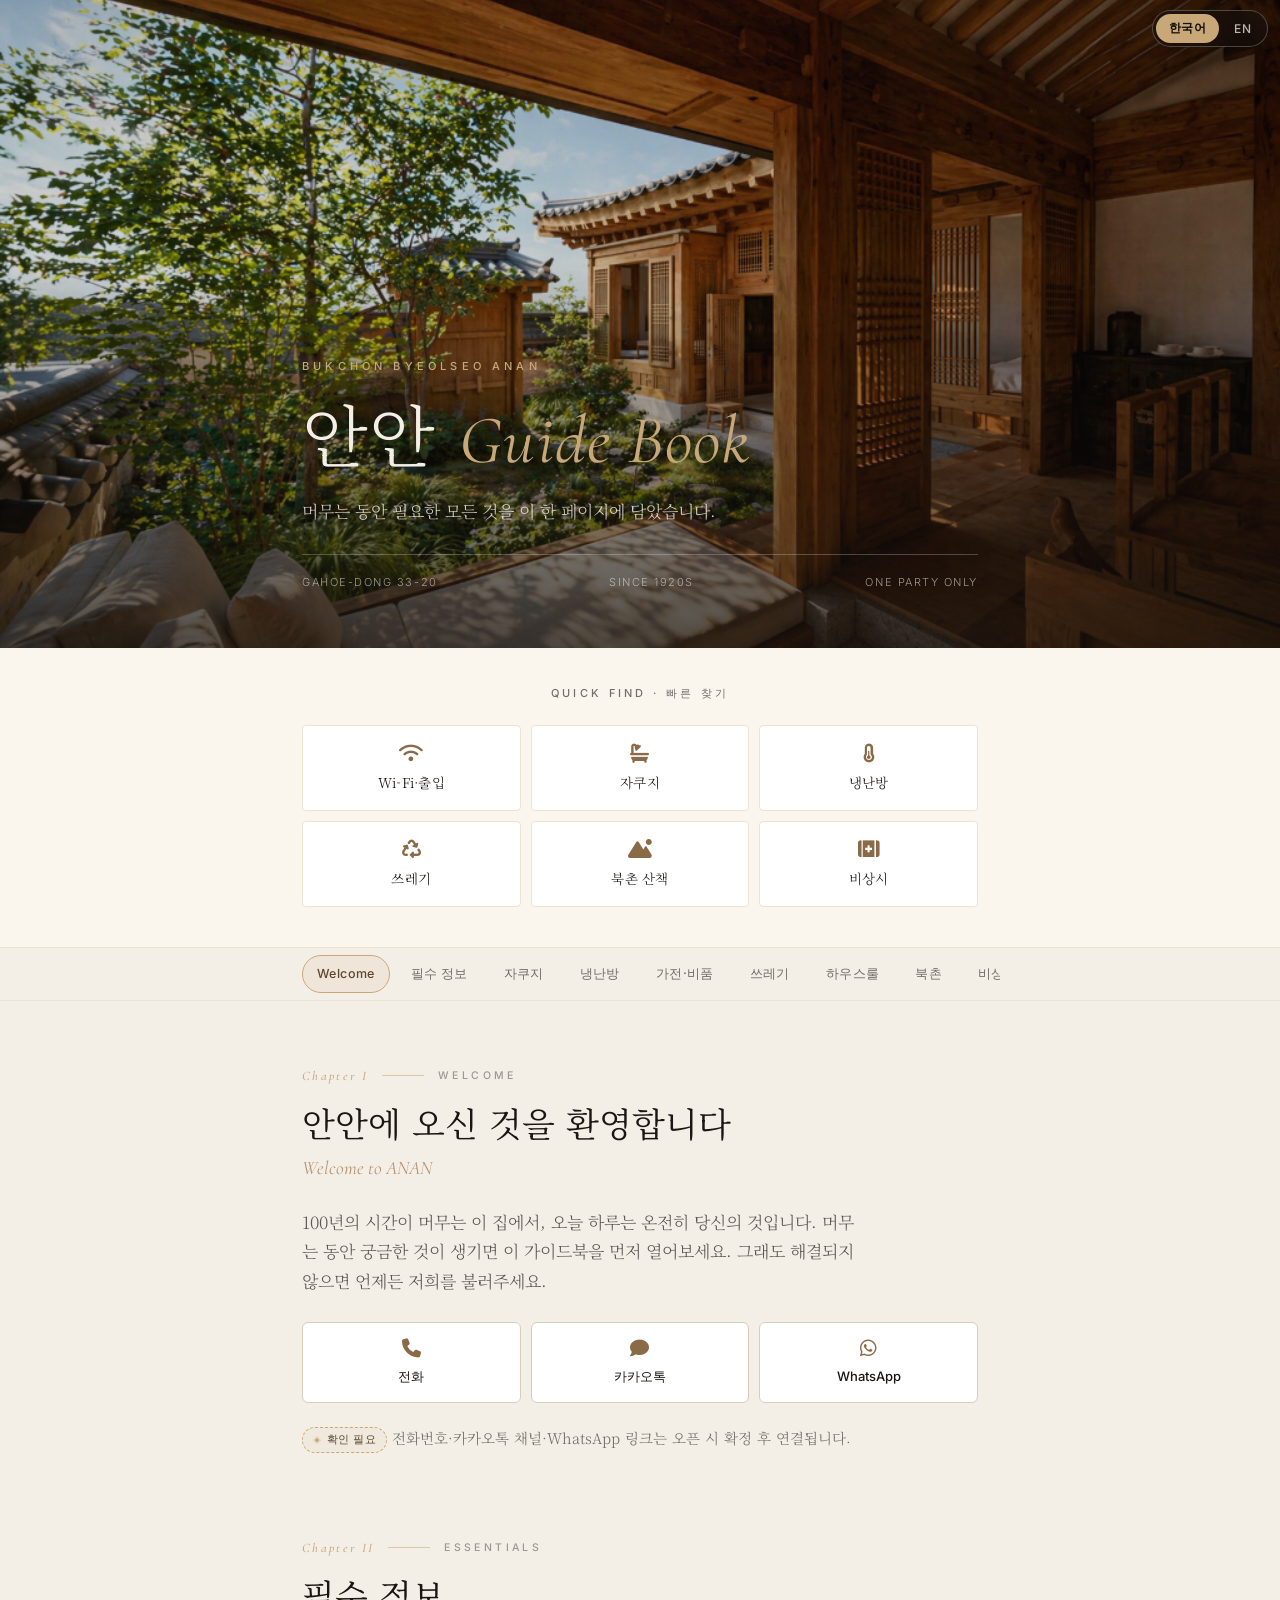
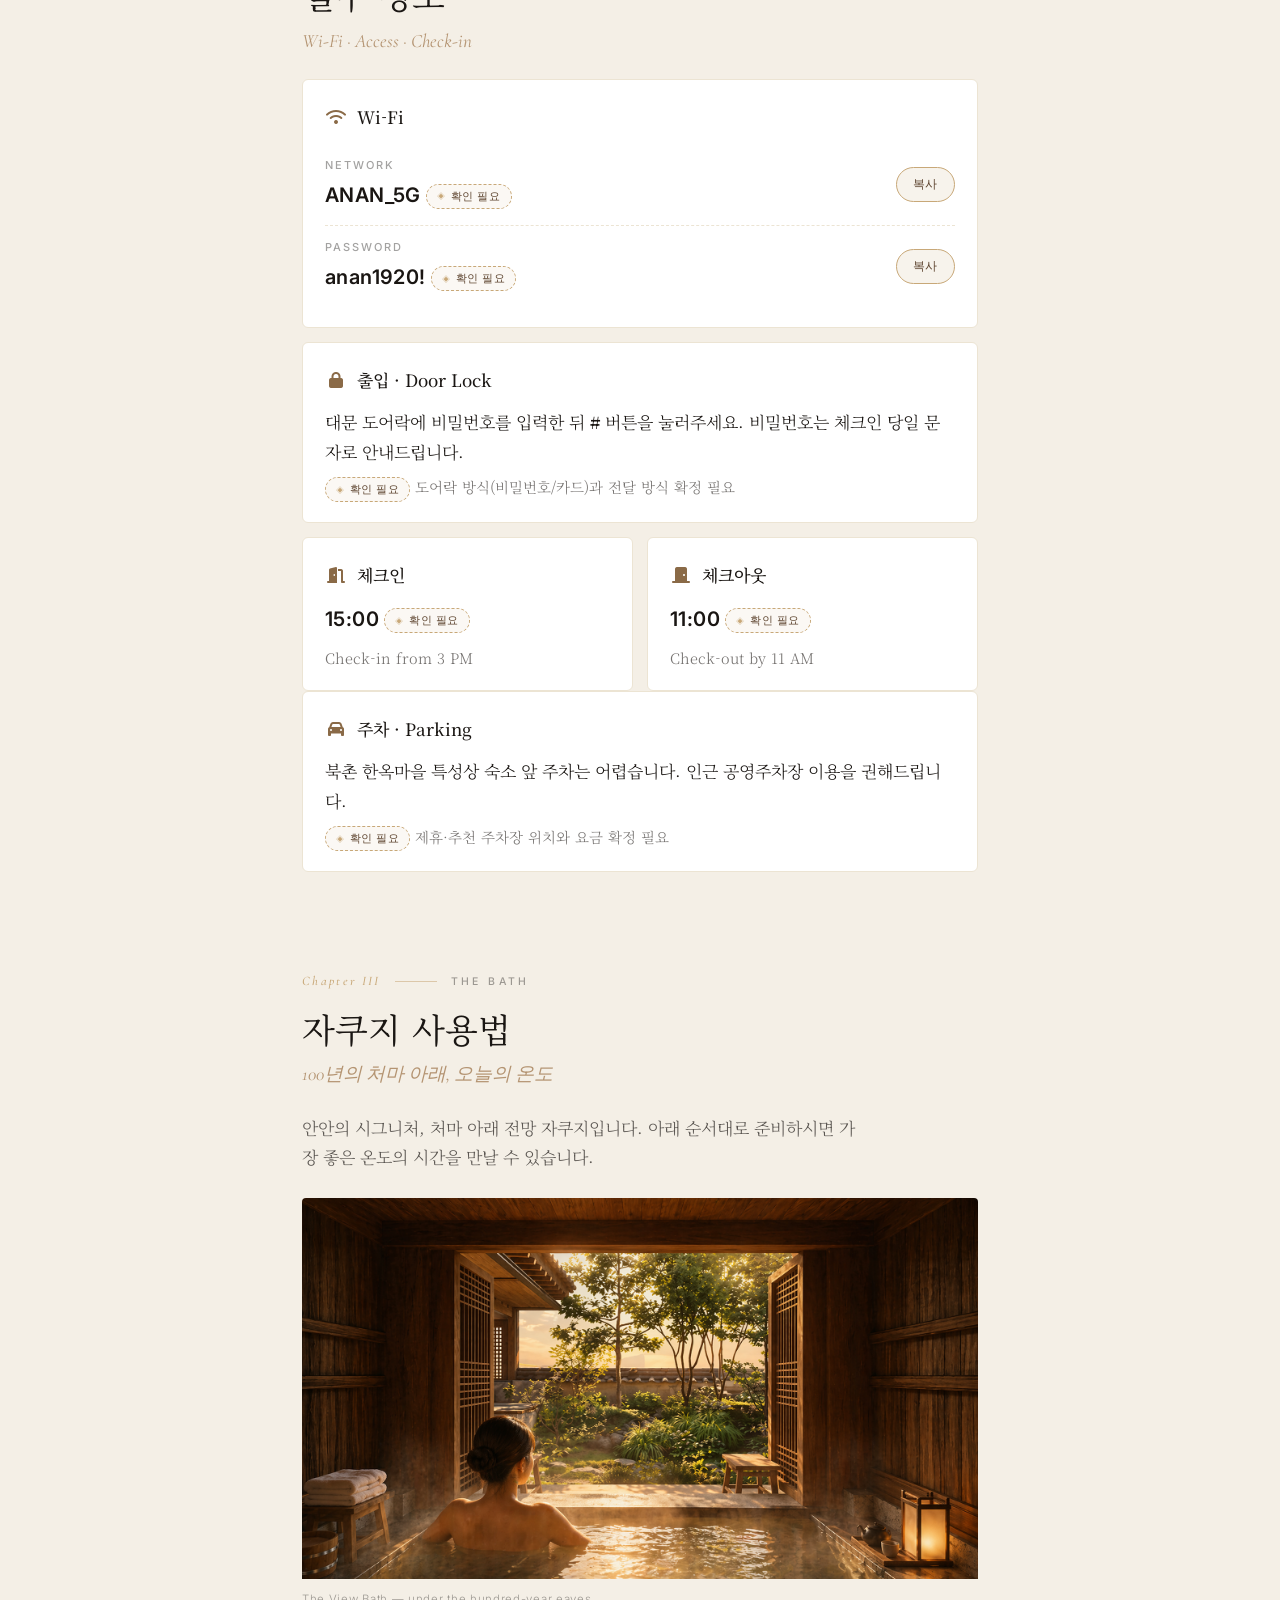
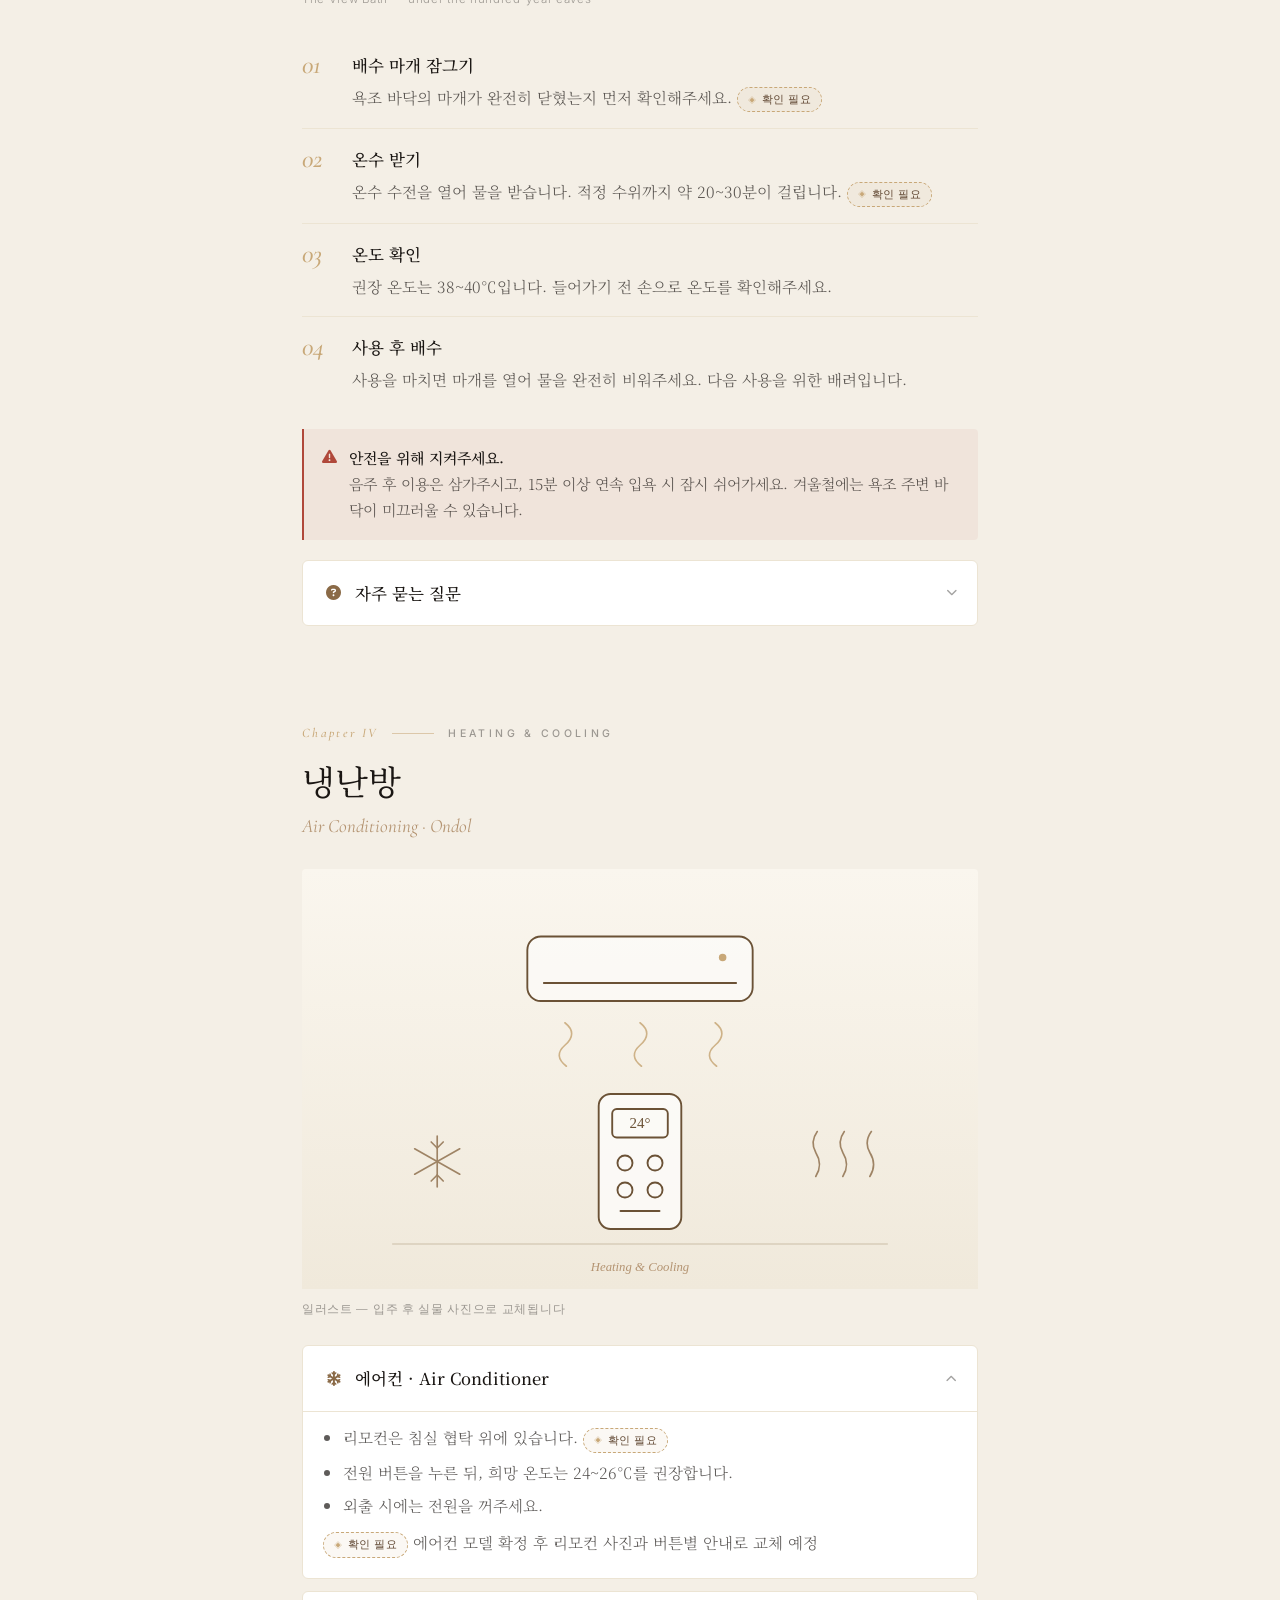
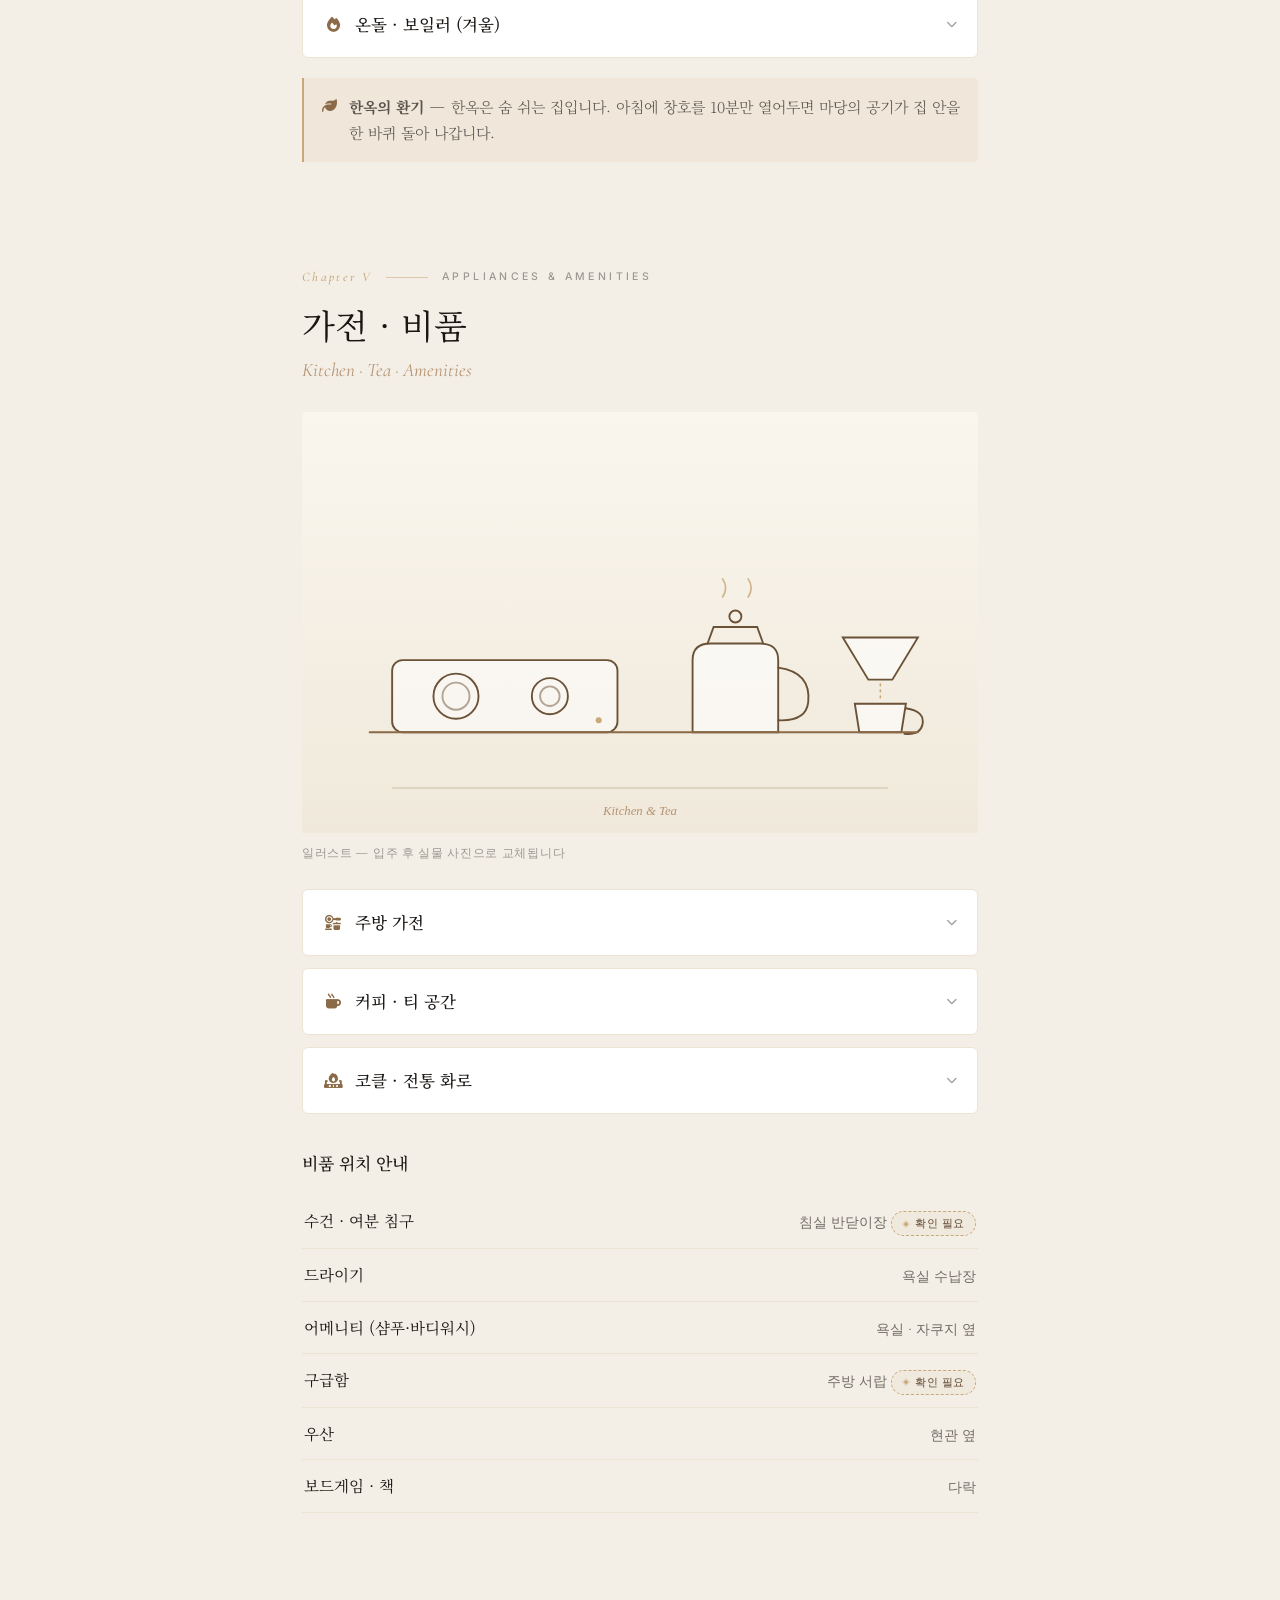
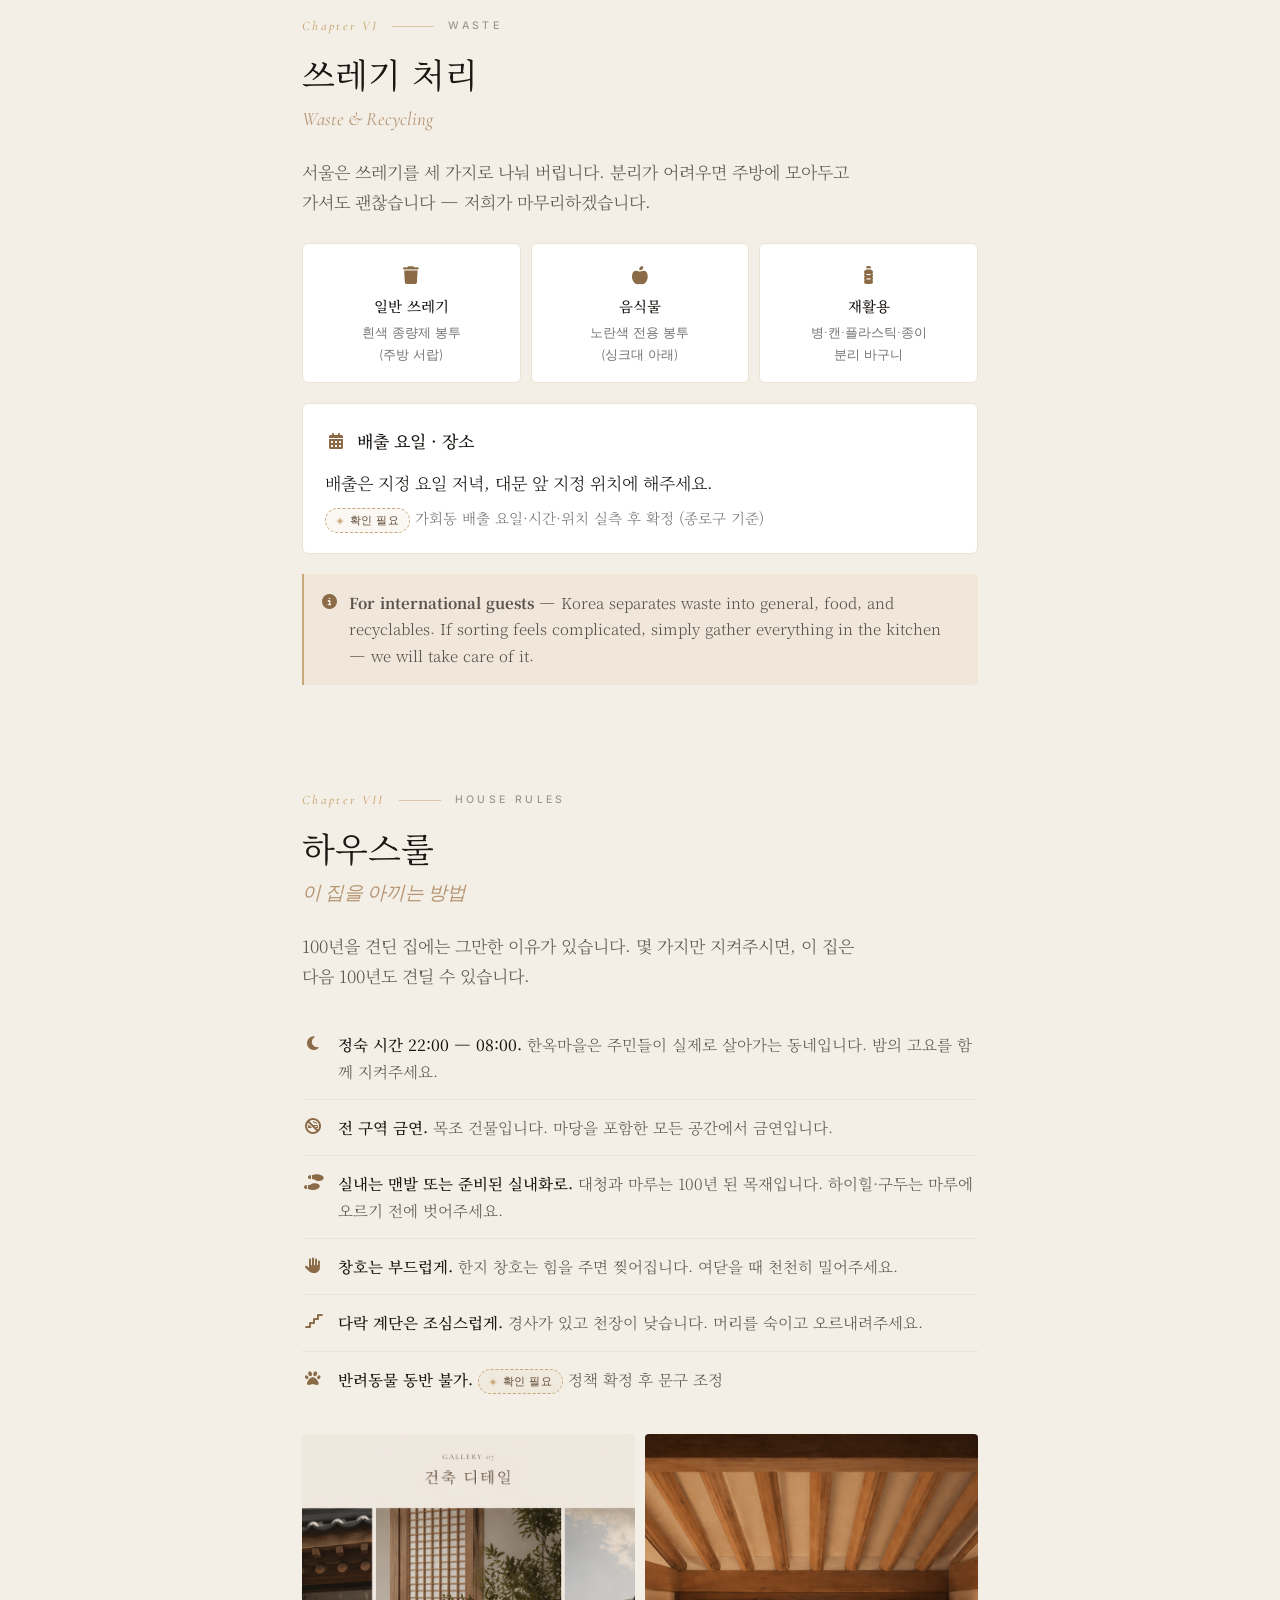
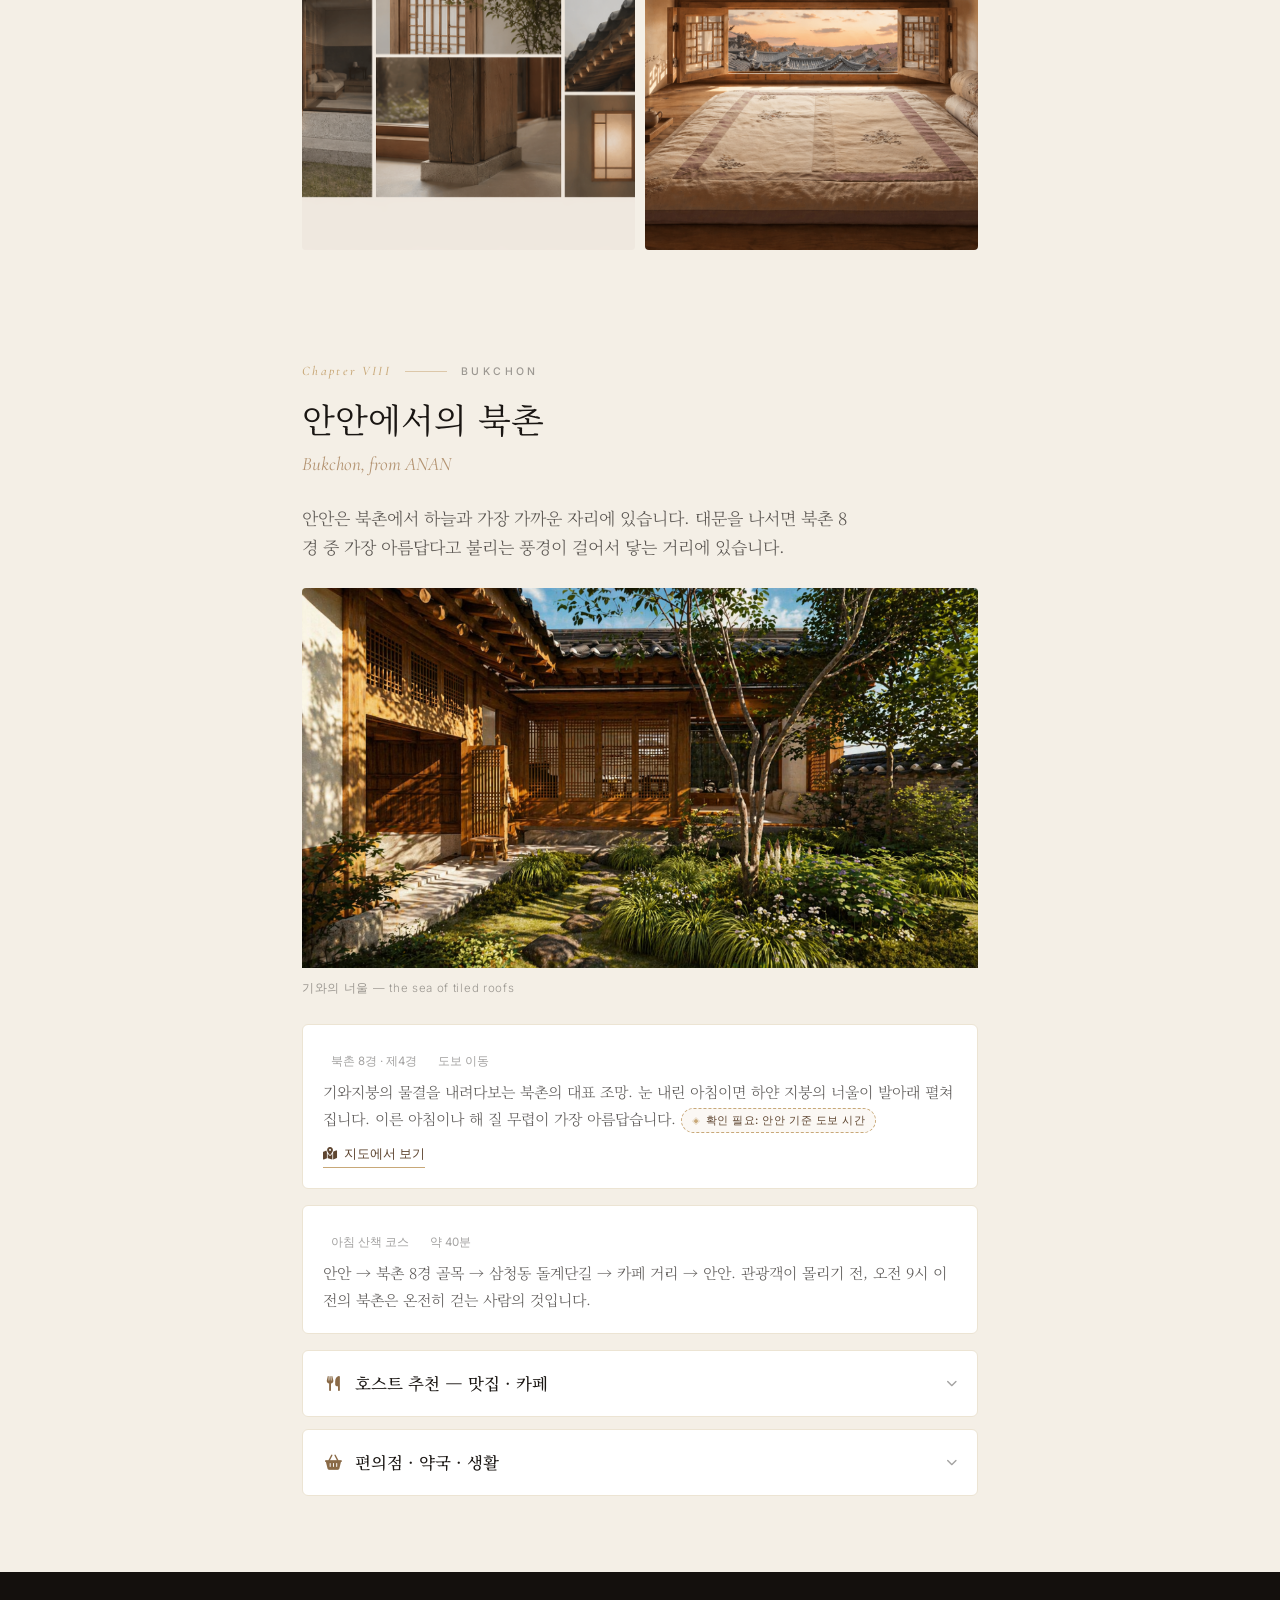
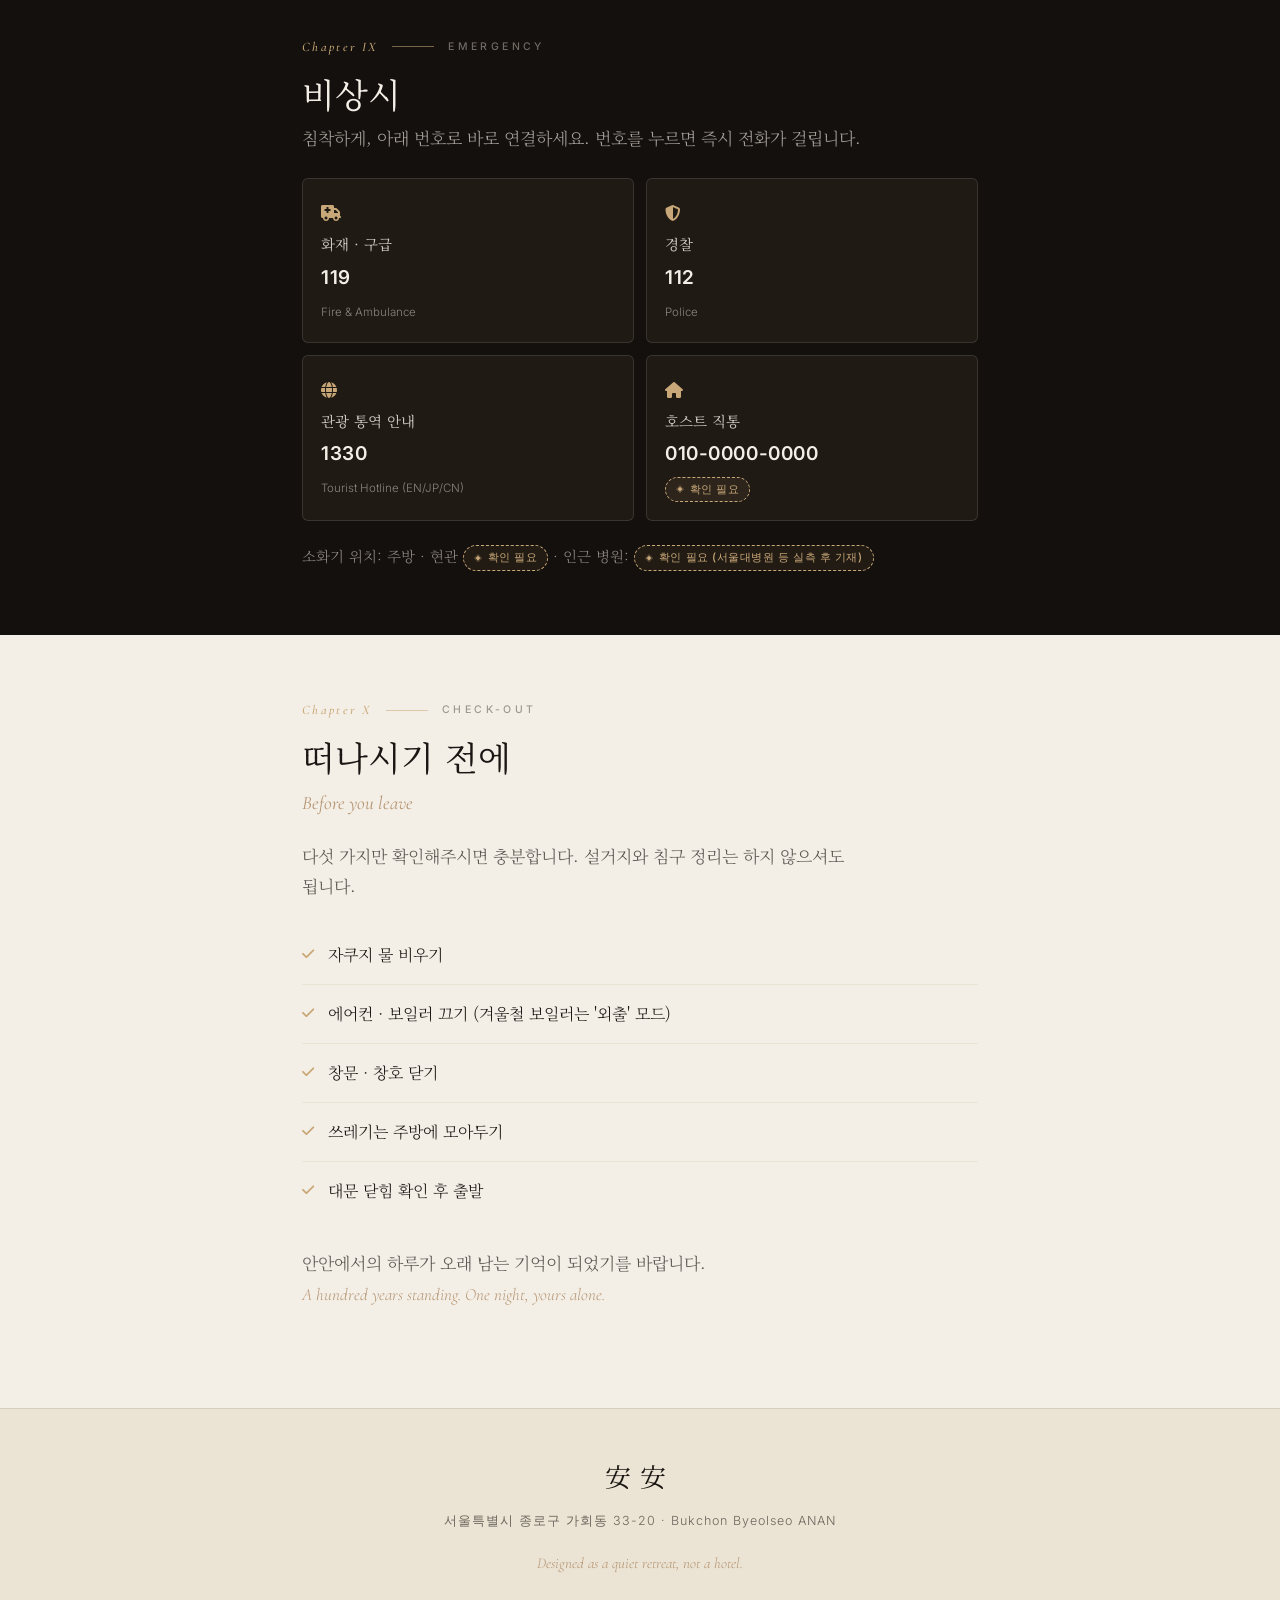
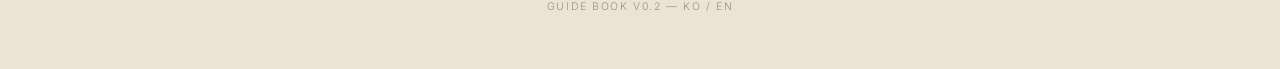
==== commit 3b216bf4: "가이드북 v0.3 — 냉난방·가전 이미지를 내용 일치 일러스트로 교체 - 냉난방: 침실 무드컷 제거, 에어컨·리모컨·온돌 라인 일러스트로 대체 - 가전·비품: 인덕션·전기포트·드립" ====
--- a/guide/index.html
+++ b/guide/index.html
@@ -274,7 +274,8 @@
         <p class="gb-title-en"><span class="ko">Air Conditioning · Ondol</span><span class="en">Air conditioning · Ondol floor heating</span></p>
 
         <figure class="gb-figure">
-            <img src="images/gallery-bedroom.png" alt="안안 침실" loading="lazy">
+            <img src="images/placeholder-climate.svg" alt="냉난방 일러스트" loading="lazy">
+            <figcaption><span class="ko">일러스트 — 입주 후 실물 사진으로 교체됩니다</span><span class="en">Illustration — will be replaced with photos of the actual house</span></figcaption>
         </figure>
 
         <details class="acc" open>
@@ -333,10 +334,10 @@
         <h2 class="gb-title"><span class="ko">가전 · 비품</span><span class="en">Appliances &amp; Amenities</span></h2>
         <p class="gb-title-en"><span class="ko">Kitchen · Tea · Amenities</span><span class="en">Kitchen · Tea · Everyday items</span></p>
 
-        <div class="gb-figure-pair">
-            <figure><img src="images/scene-tea.png" alt="다실" loading="lazy"></figure>
-            <figure><img src="images/gallery-tearoom.png" alt="티룸" loading="lazy"></figure>
-        </div>
+        <figure class="gb-figure">
+            <img src="images/placeholder-kitchen.svg" alt="주방 가전 일러스트" loading="lazy">
+            <figcaption><span class="ko">일러스트 — 입주 후 실물 사진으로 교체됩니다</span><span class="en">Illustration — will be replaced with photos of the actual house</span></figcaption>
+        </figure>
 
         <details class="acc">
             <summary><i class="fa-solid fa-kitchen-set acc-icon"></i><span class="ko">주방 가전</span><span class="en">Kitchen appliances</span></summary>
@@ -363,6 +364,10 @@
                     <li class="en">The electric kettle is on the tea-room shelf.</li>
                     <li class="en">After using the tea set, please rinse lightly and leave it on the drying rack.</li>
                 </ul>
+                <figure class="gb-figure" style="margin:16px 0 6px;">
+                    <img src="images/scene-tea.png" alt="안안의 티 공간" loading="lazy">
+                    <figcaption><span class="ko">안안의 티 공간</span><span class="en">The tea space at ANAN</span></figcaption>
+                </figure>
             </div>
         </details>
 
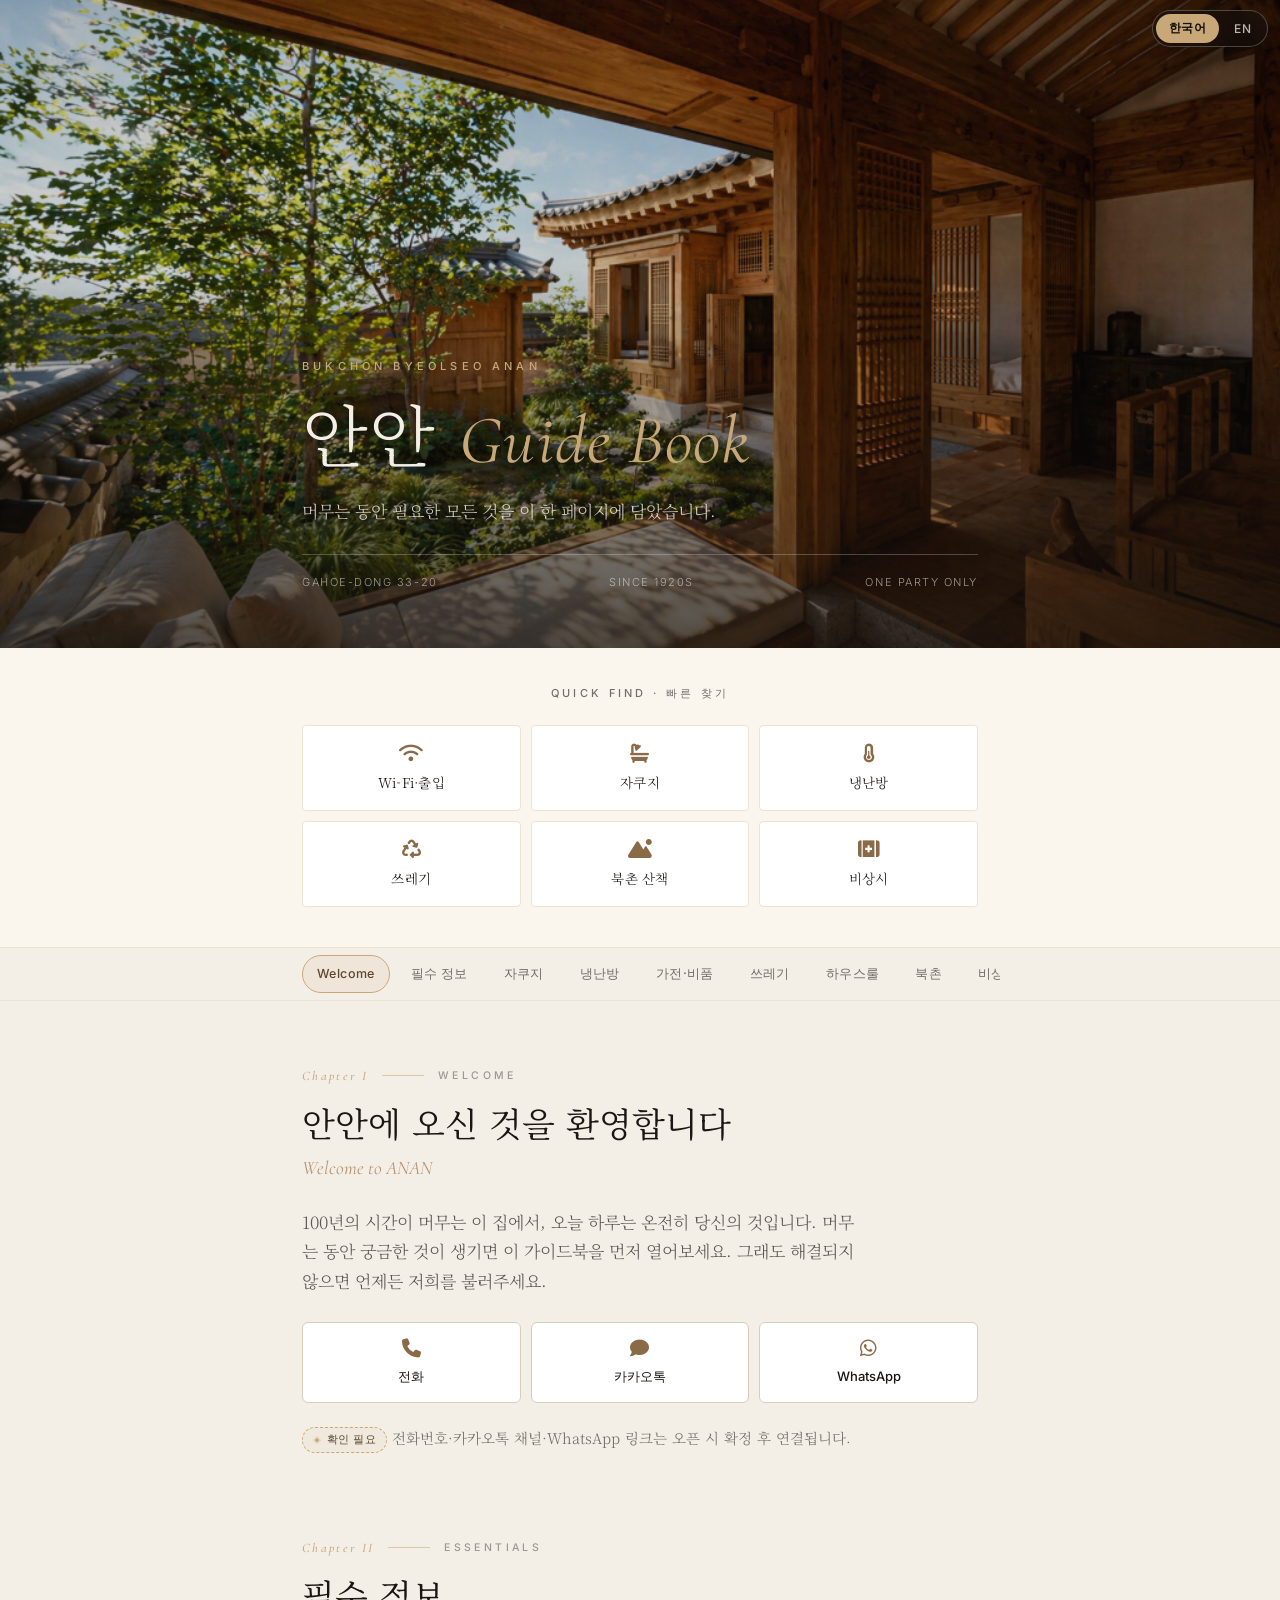
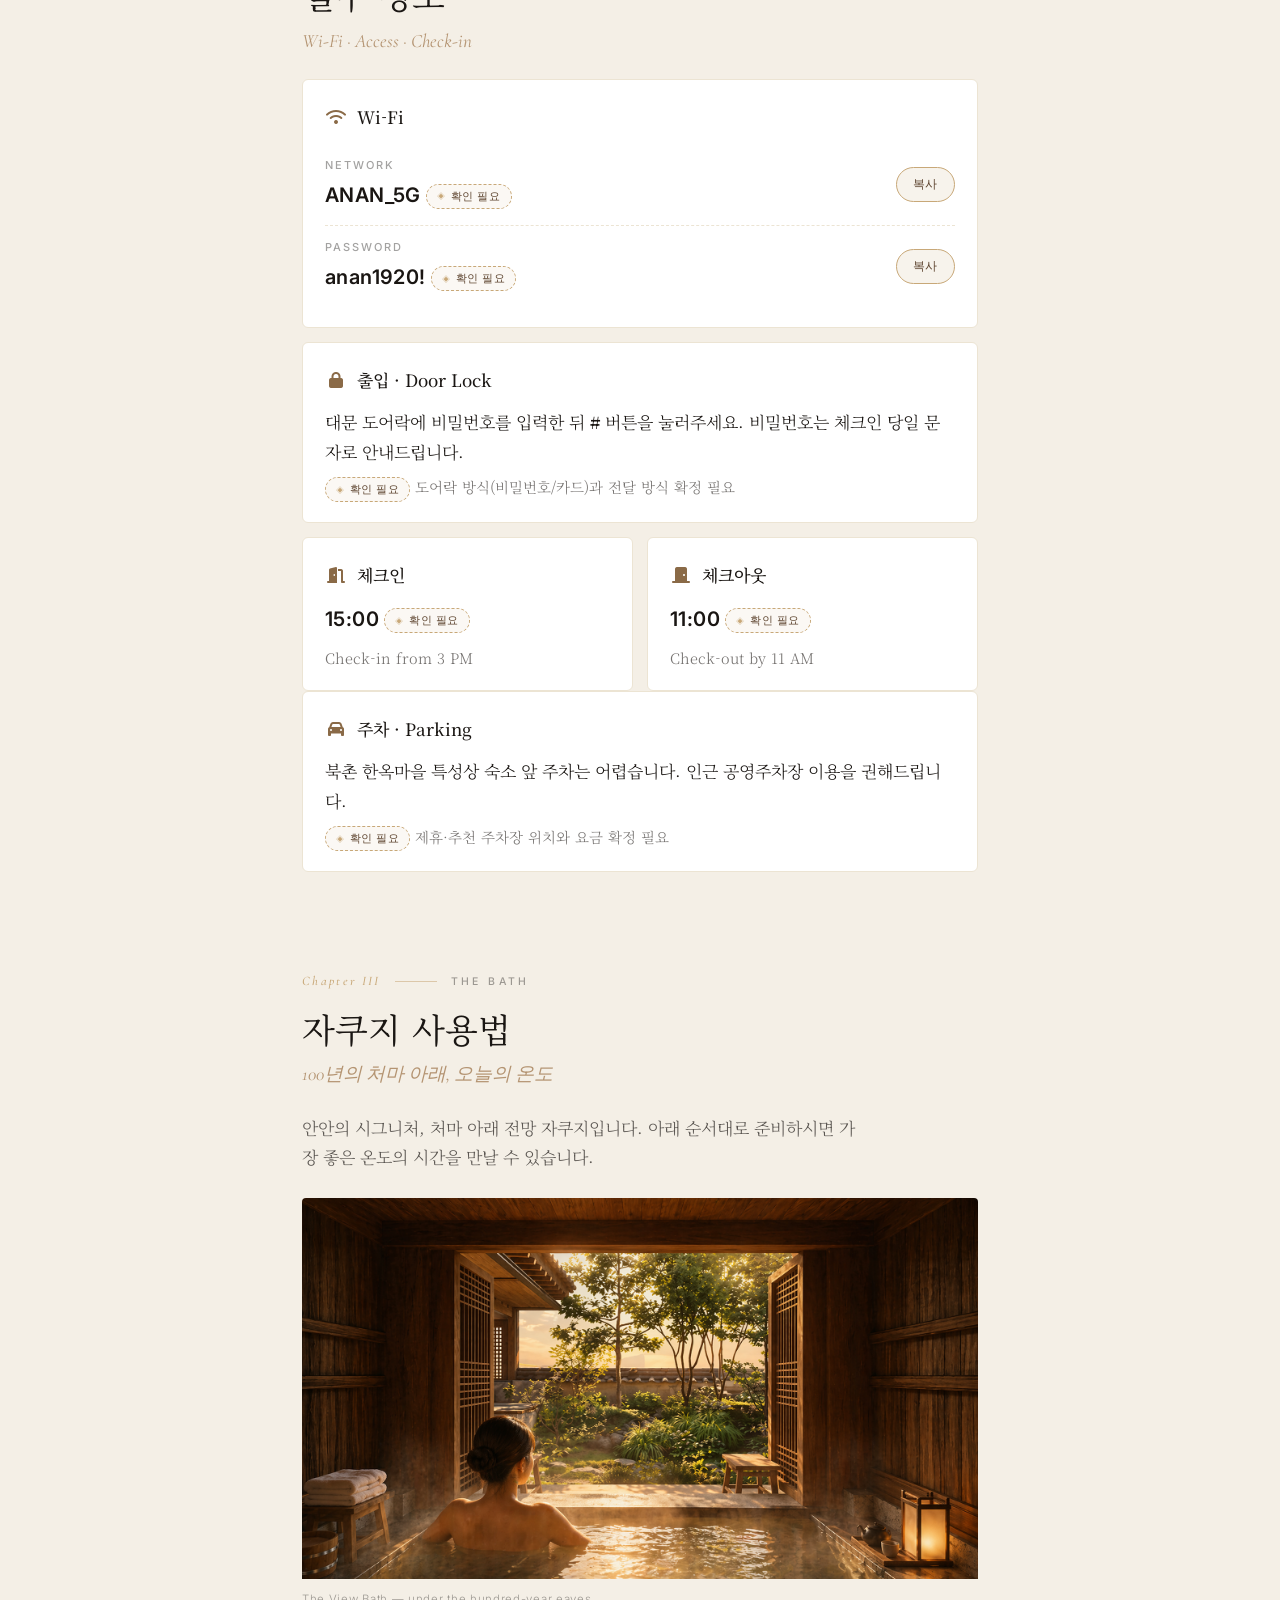
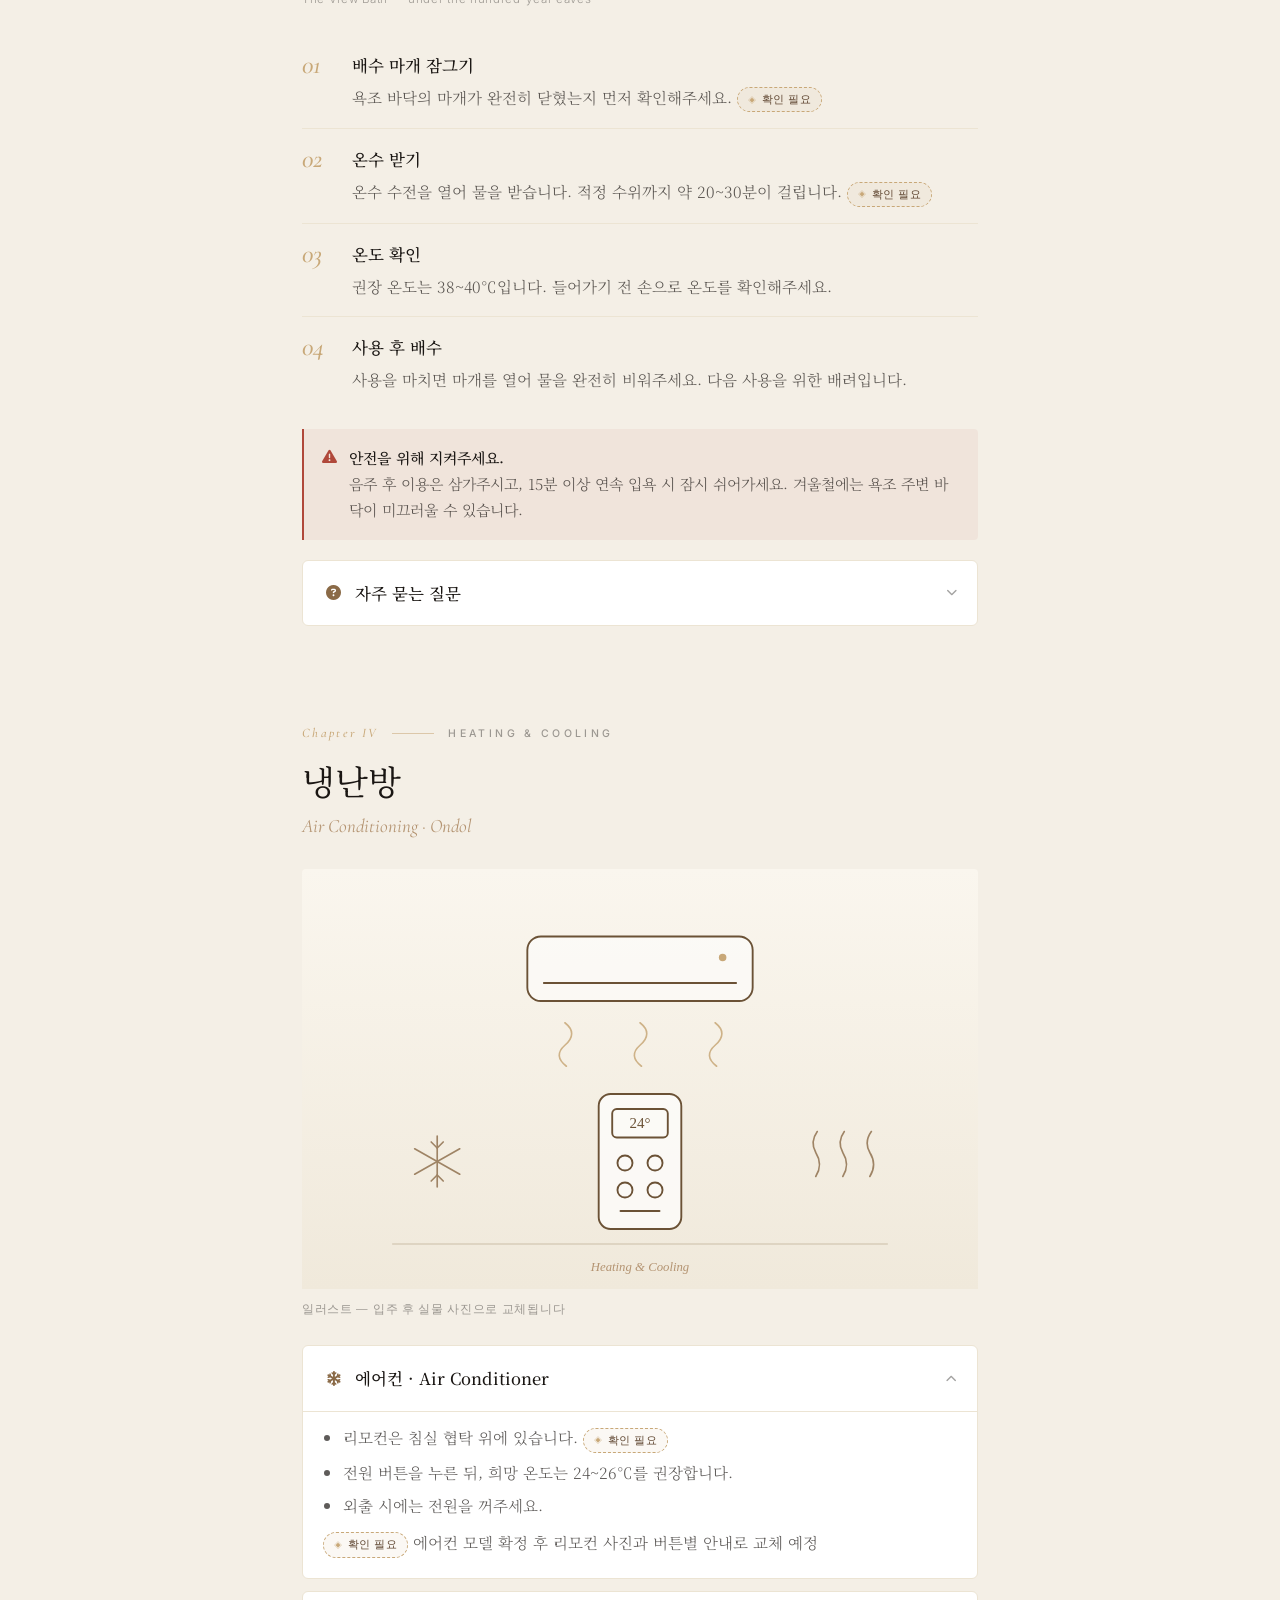
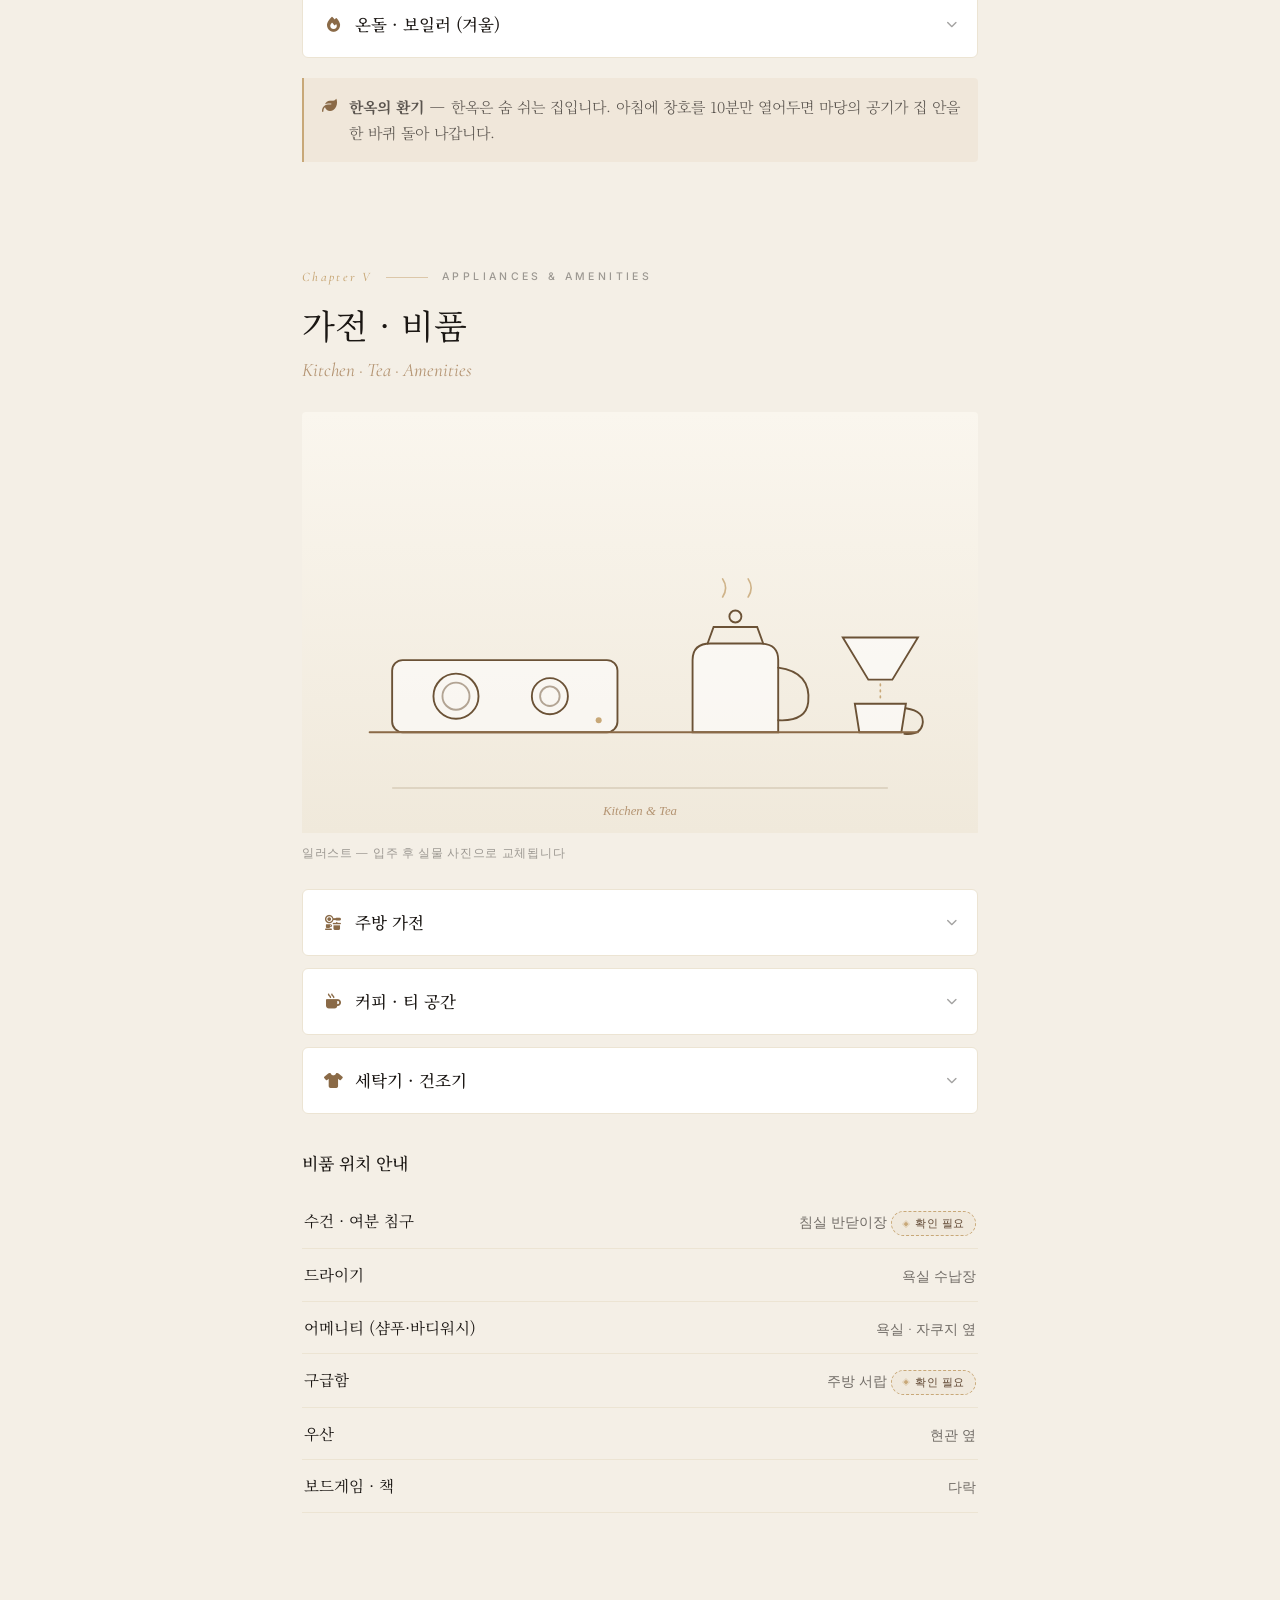
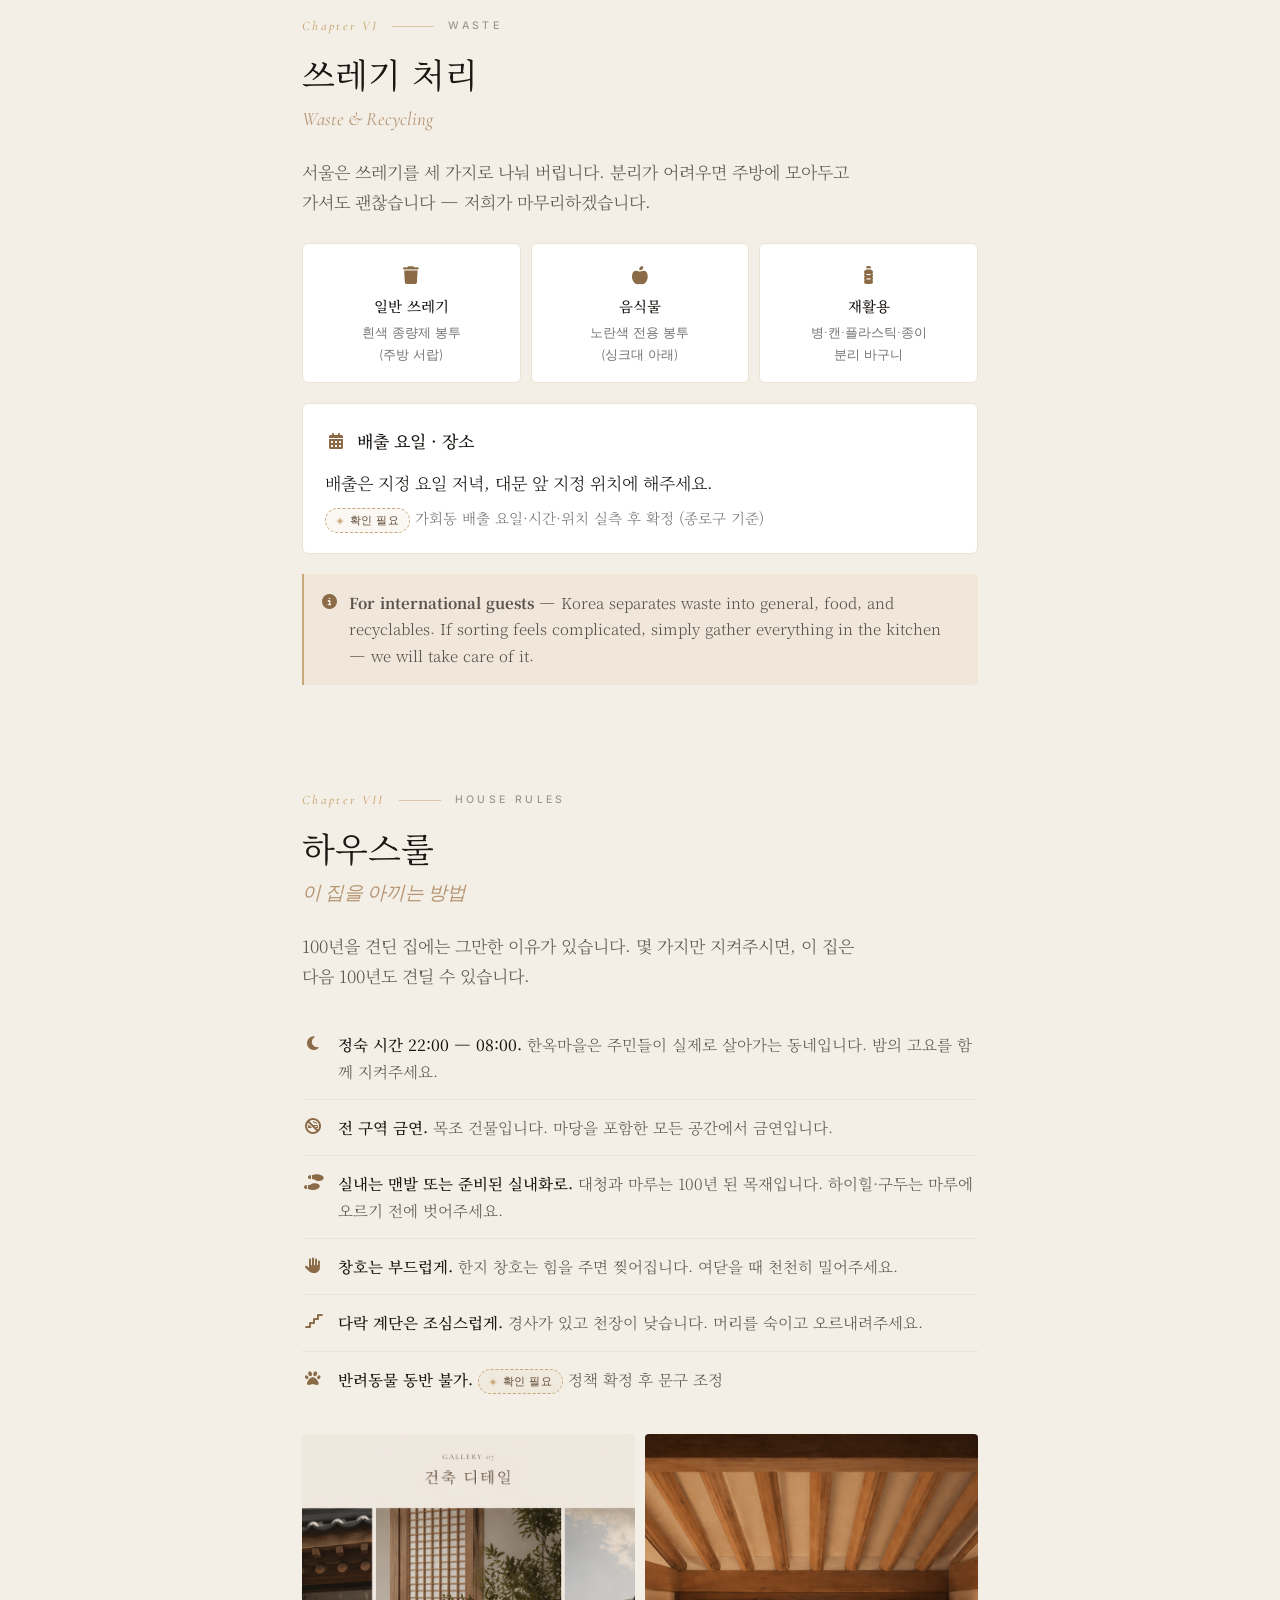
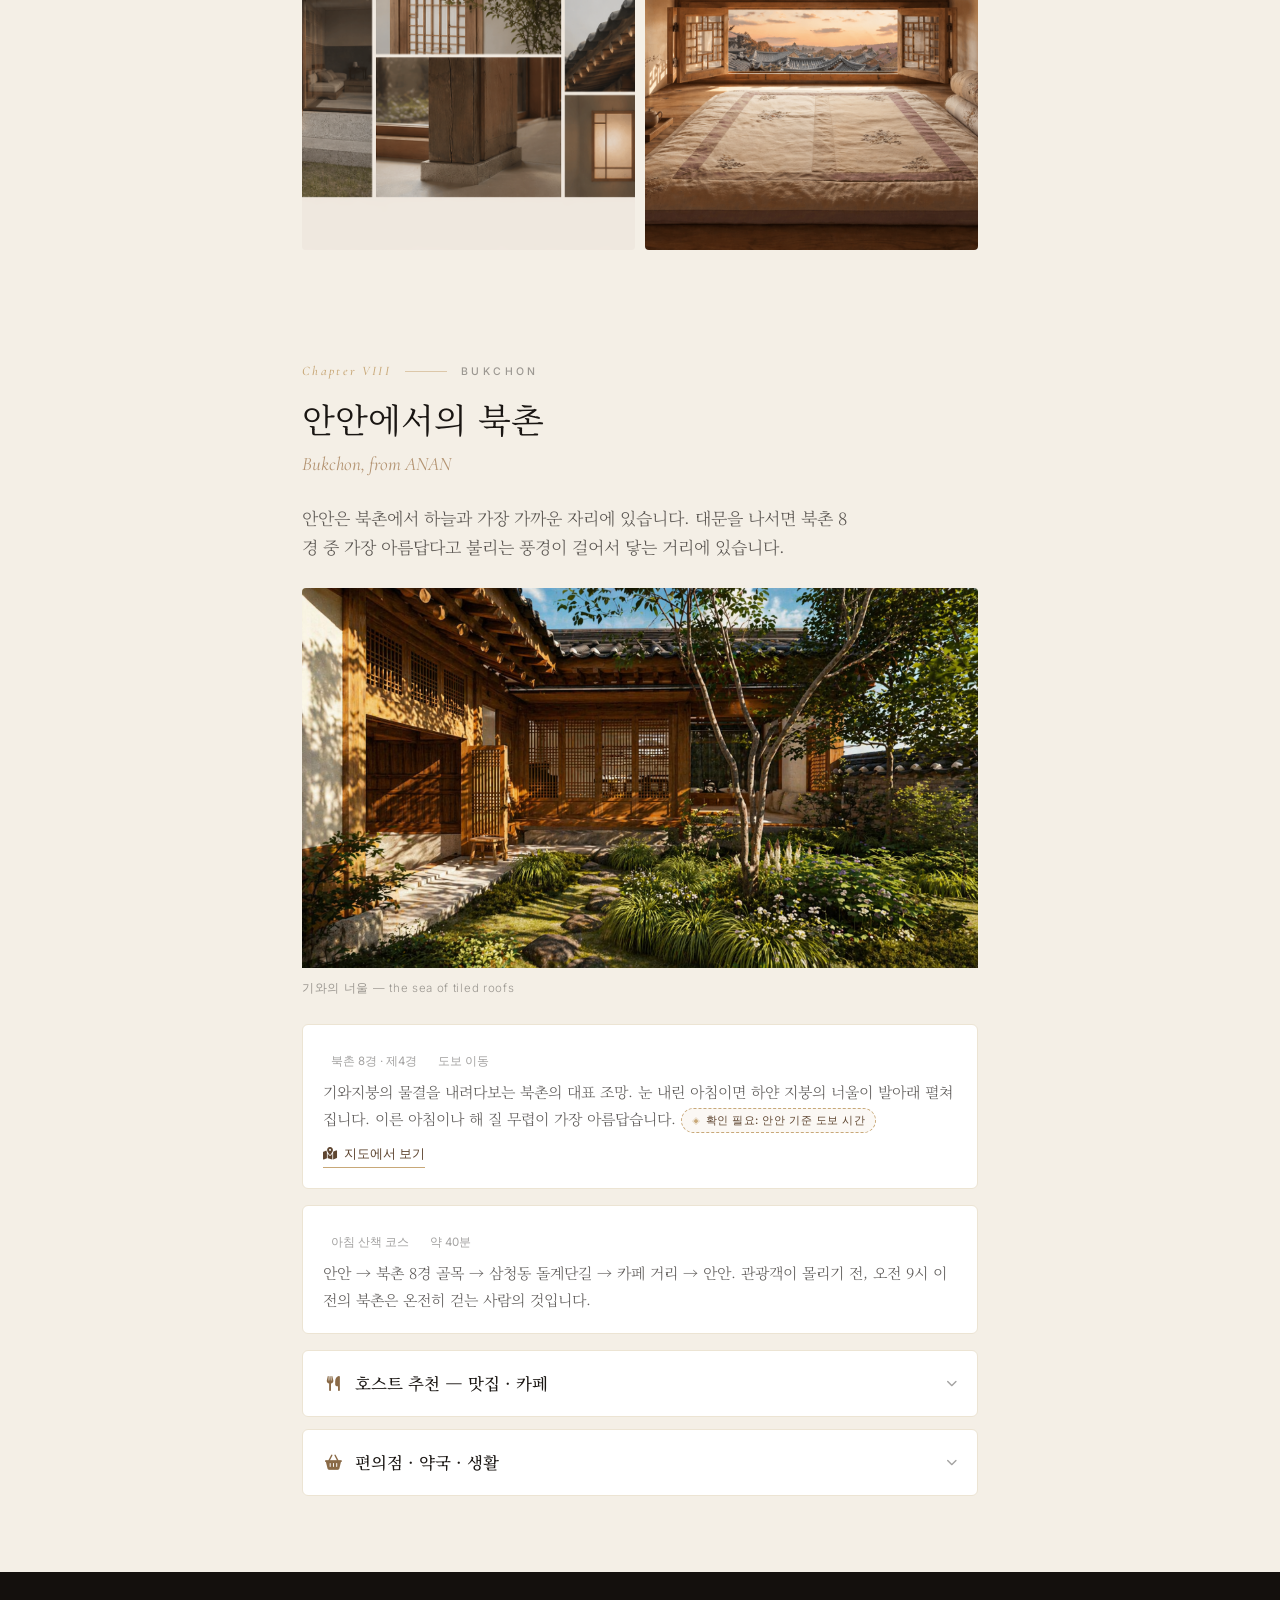
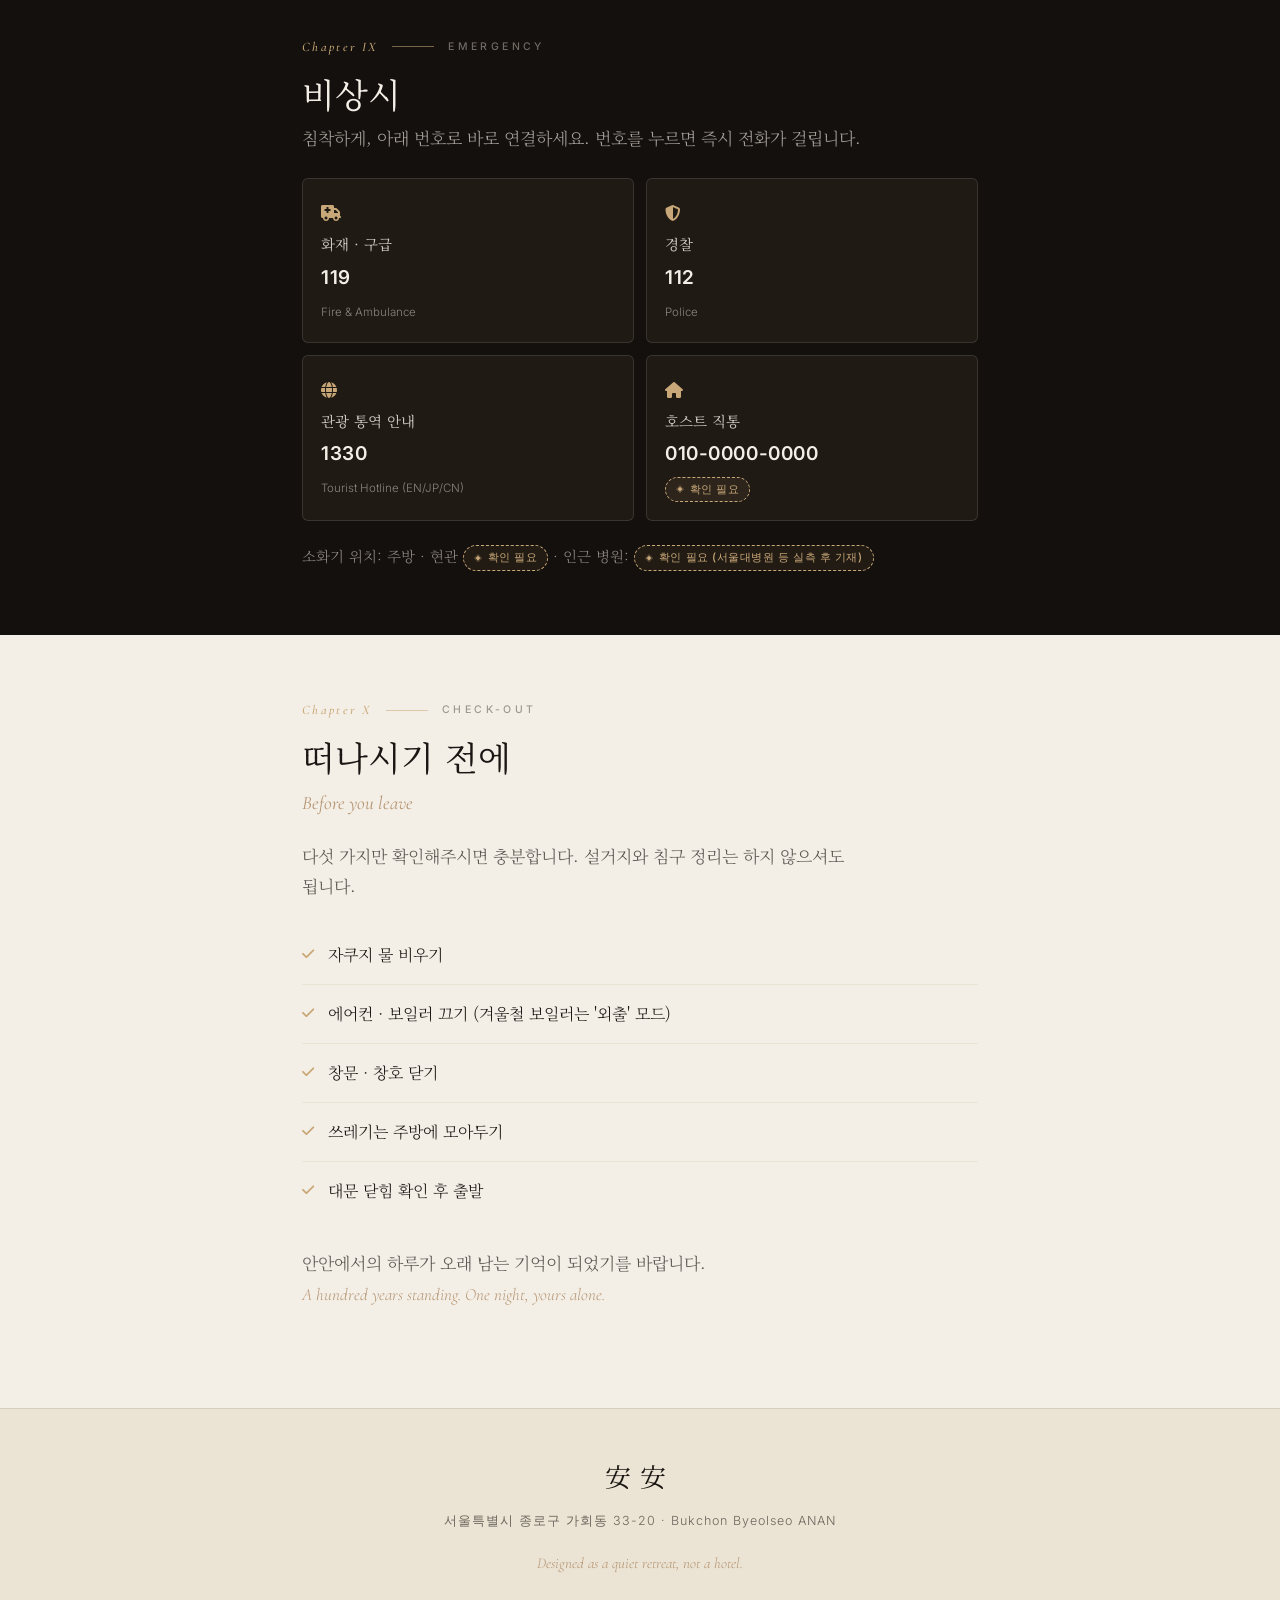
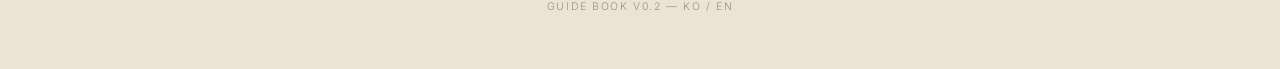
==== commit 038d0f7f: "가이드북 v0.3.1 — 코클(없음) 항목을 세탁기·건조기 안내로 교체 Co-Authored-By: Claude Fable 5 <noreply@anthropic.com>" ====
--- a/guide/index.html
+++ b/guide/index.html
@@ -372,13 +372,16 @@
         </details>
 
         <details class="acc">
-            <summary><i class="fa-solid fa-fire-burner acc-icon"></i><span class="ko">코클 · 전통 화로</span><span class="en">Kokle · traditional fire pit</span></summary>
+            <summary><i class="fa-solid fa-shirt acc-icon"></i><span class="ko">세탁기 · 건조기</span><span class="en">Washer &amp; Dryer</span></summary>
             <div class="acc-body">
-                <p><span class="ko">안안의 전통 화로 '코클'은 호스트의 안내에 따라 이용해주세요.
-                안전을 위해 임의 점화는 삼가주시기 바랍니다.</span>
-                <span class="en">Please enjoy ANAN's traditional fire pit, the <em>kokle</em>, only with the host's guidance.
-                For safety, do not light it yourself.</span>
-                <span class="tbd"><span class="ko">확인 필요</span><span class="en">TBC</span></span></p>
+                <ul>
+                    <li class="ko">세탁기와 건조기의 위치는 입주 후 안내드립니다. <span class="tbd">확인 필요</span></li>
+                    <li class="ko">캡슐 세제가 준비되어 있습니다. 세탁조에 1개 넣고 표준 코스를 선택해주세요. <span class="tbd">확인 필요</span></li>
+                    <li class="ko">울·실크 등 섬세한 의류는 건조기 사용을 피해주세요.</li>
+                    <li class="en">The washer and dryer location will be confirmed at opening. <span class="tbd">TBC</span></li>
+                    <li class="en">Detergent capsules are provided — drop one in the drum and select the standard cycle. <span class="tbd">TBC</span></li>
+                    <li class="en">Please keep wool, silk and other delicates out of the dryer.</li>
+                </ul>
             </div>
         </details>
 
